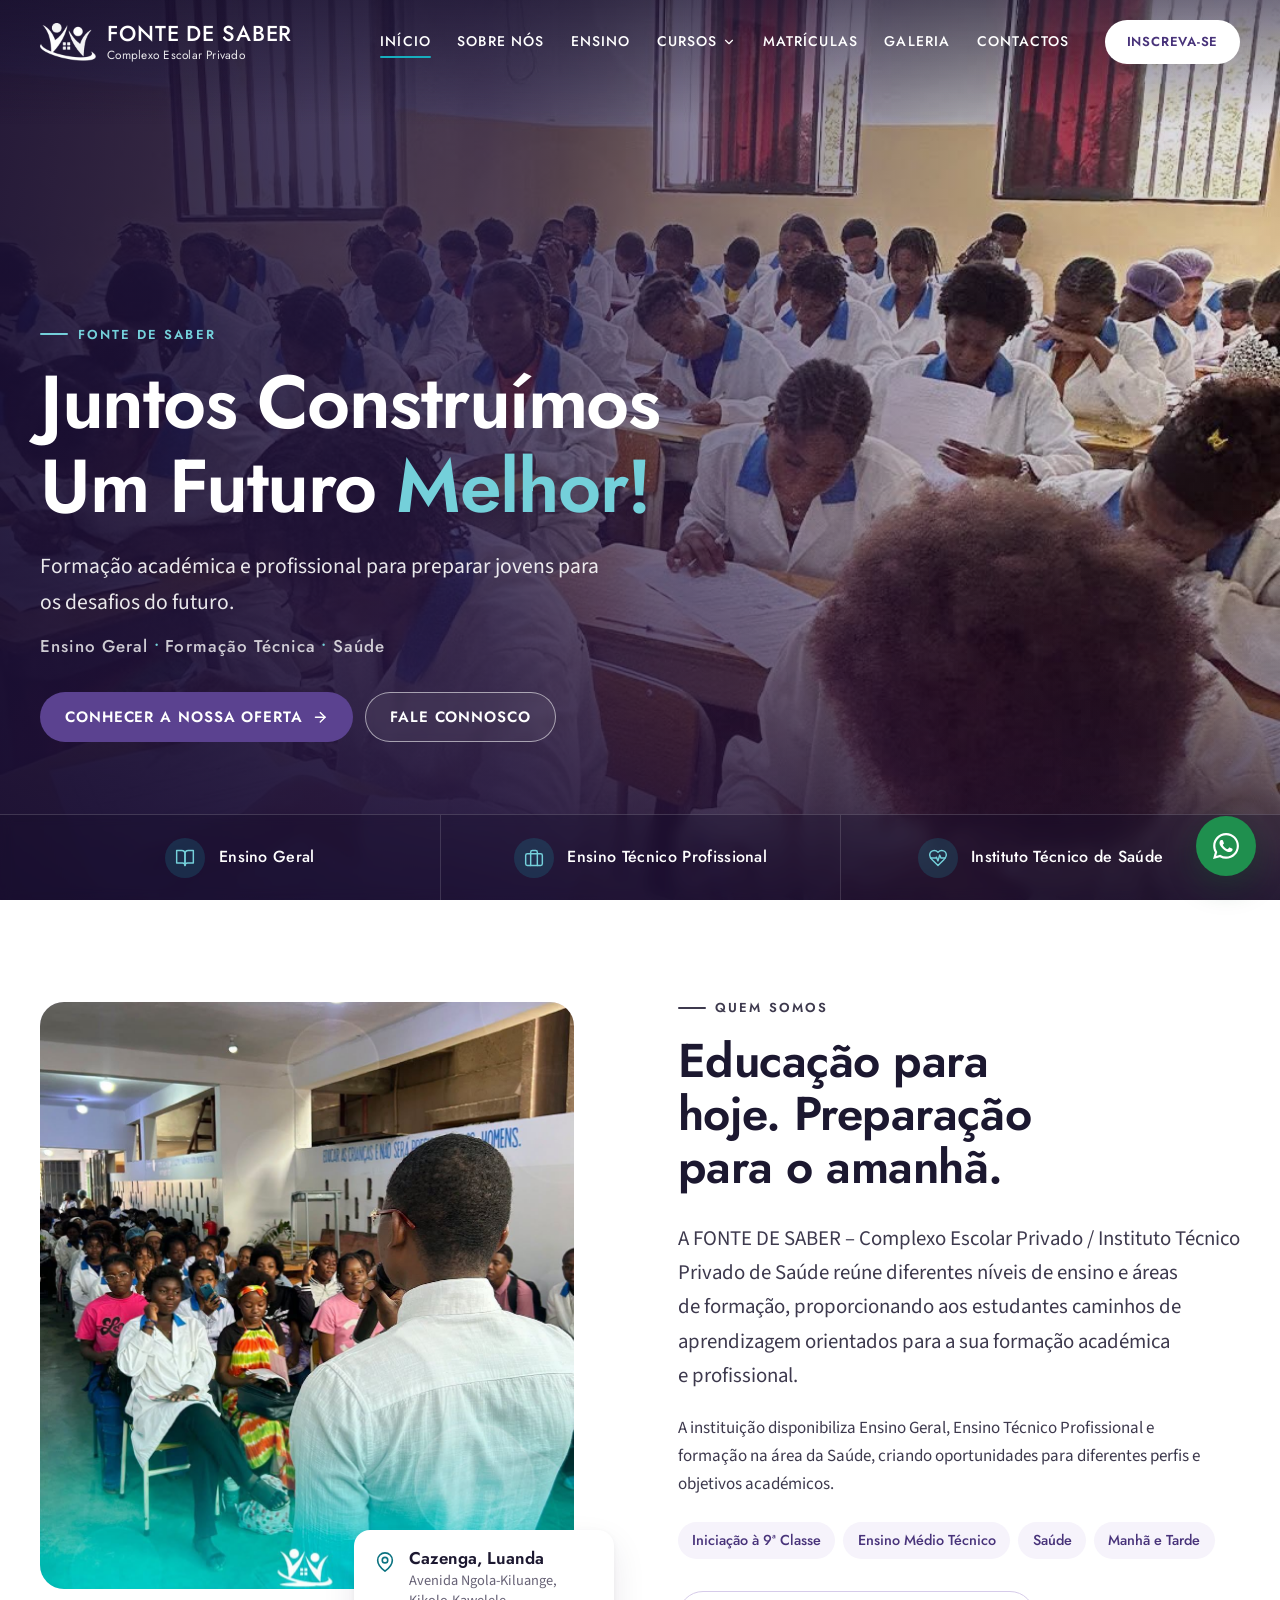
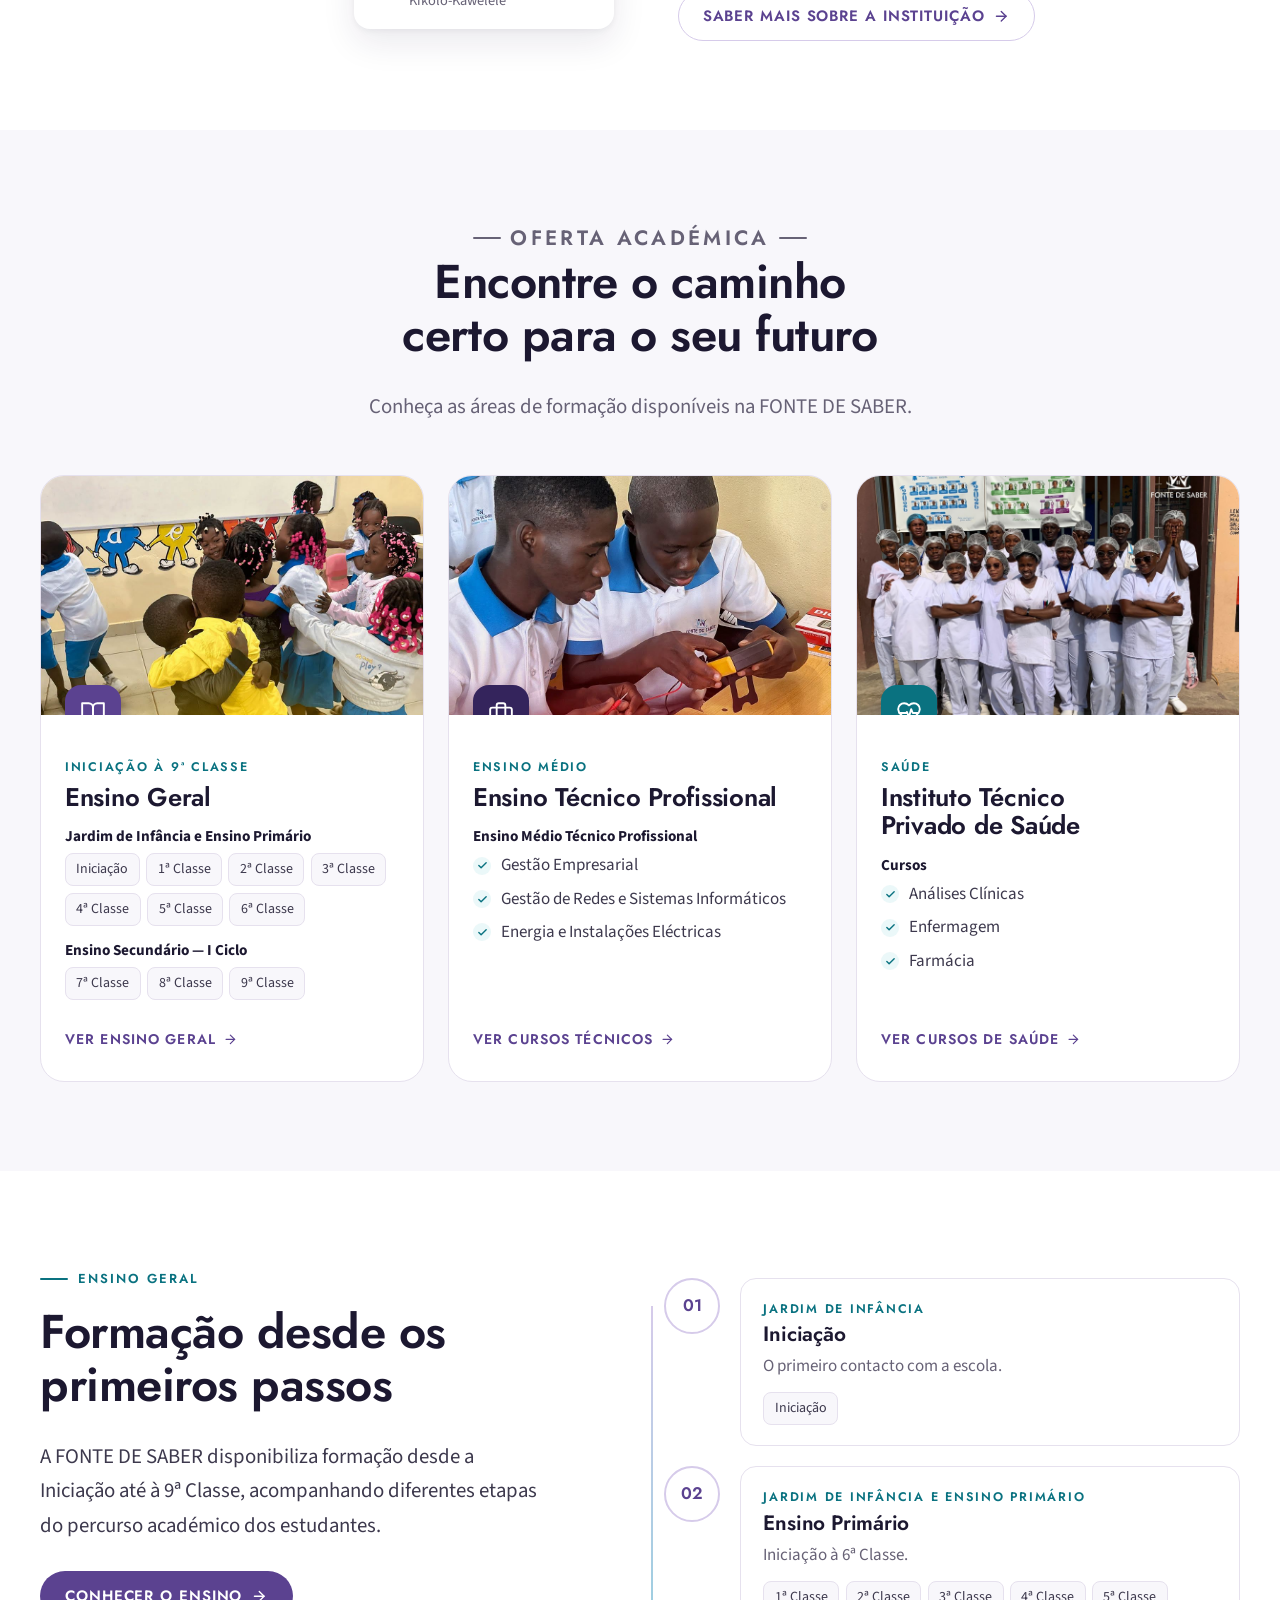
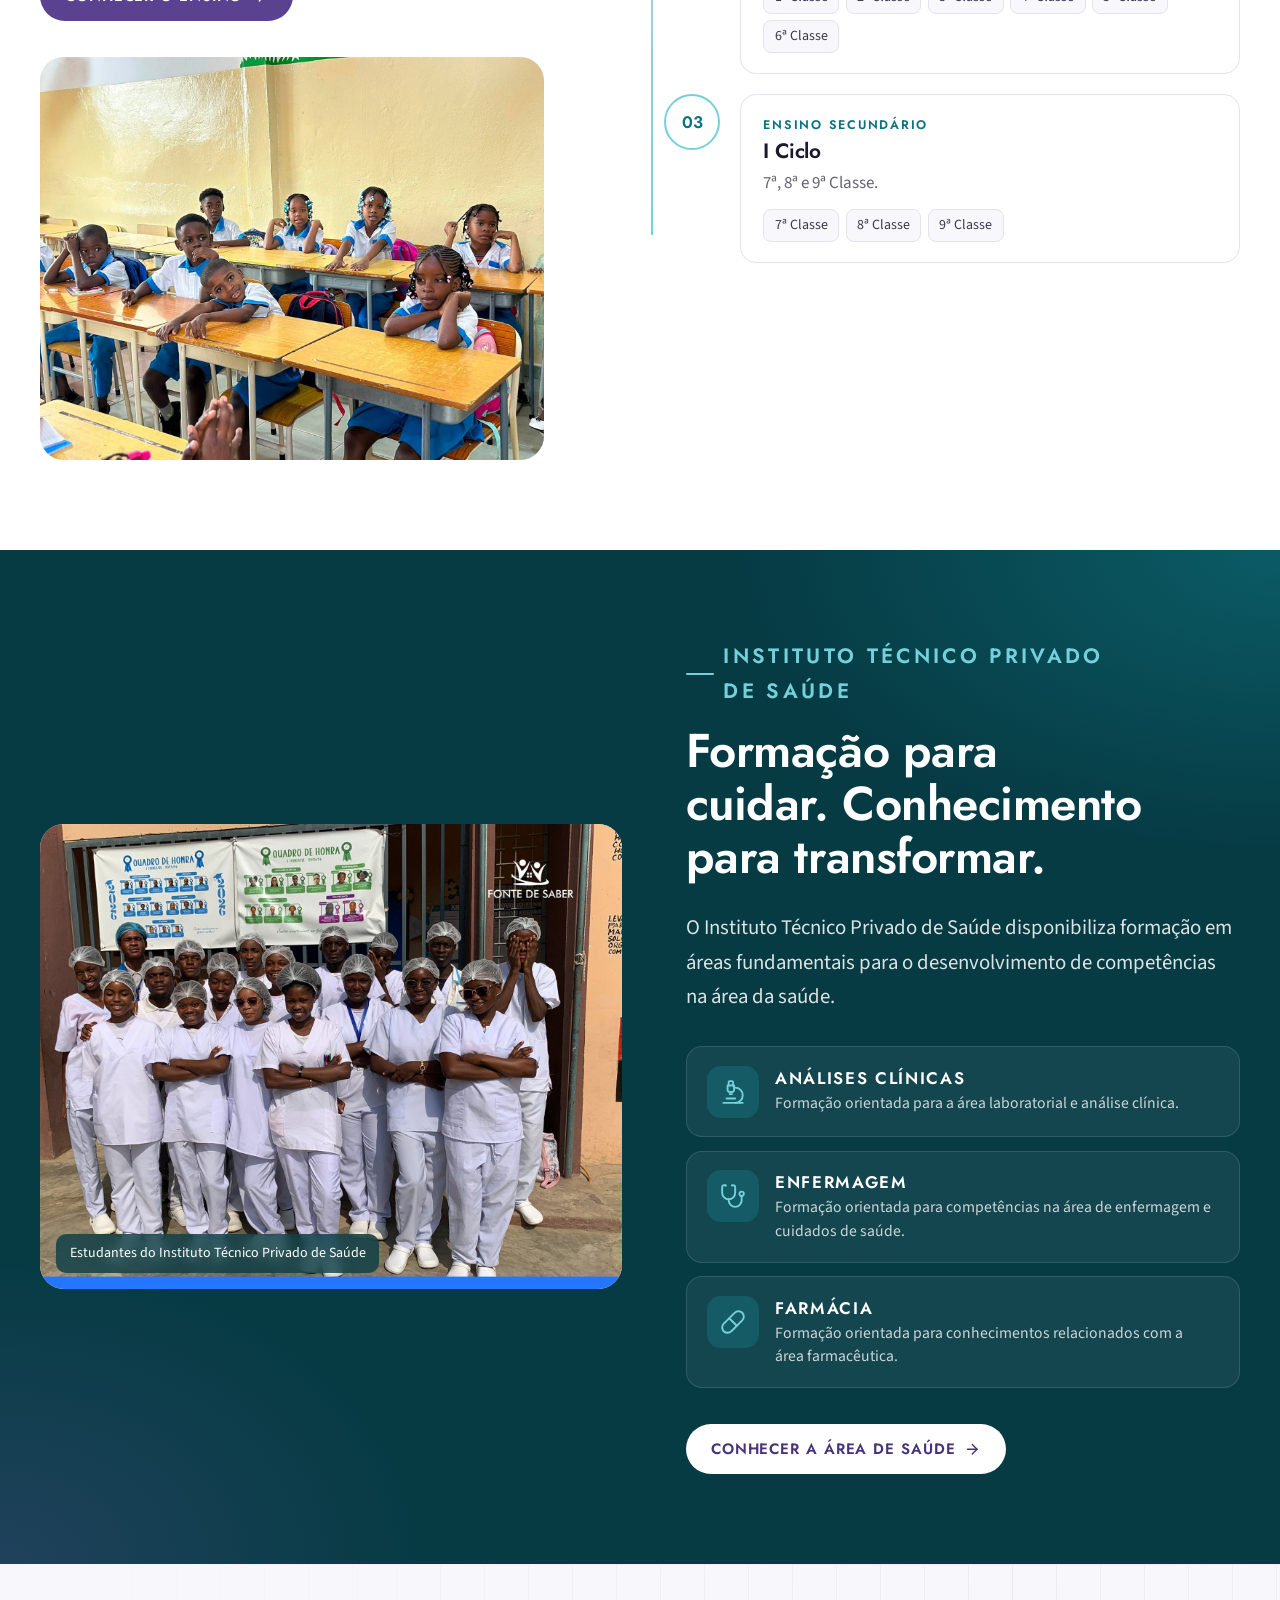
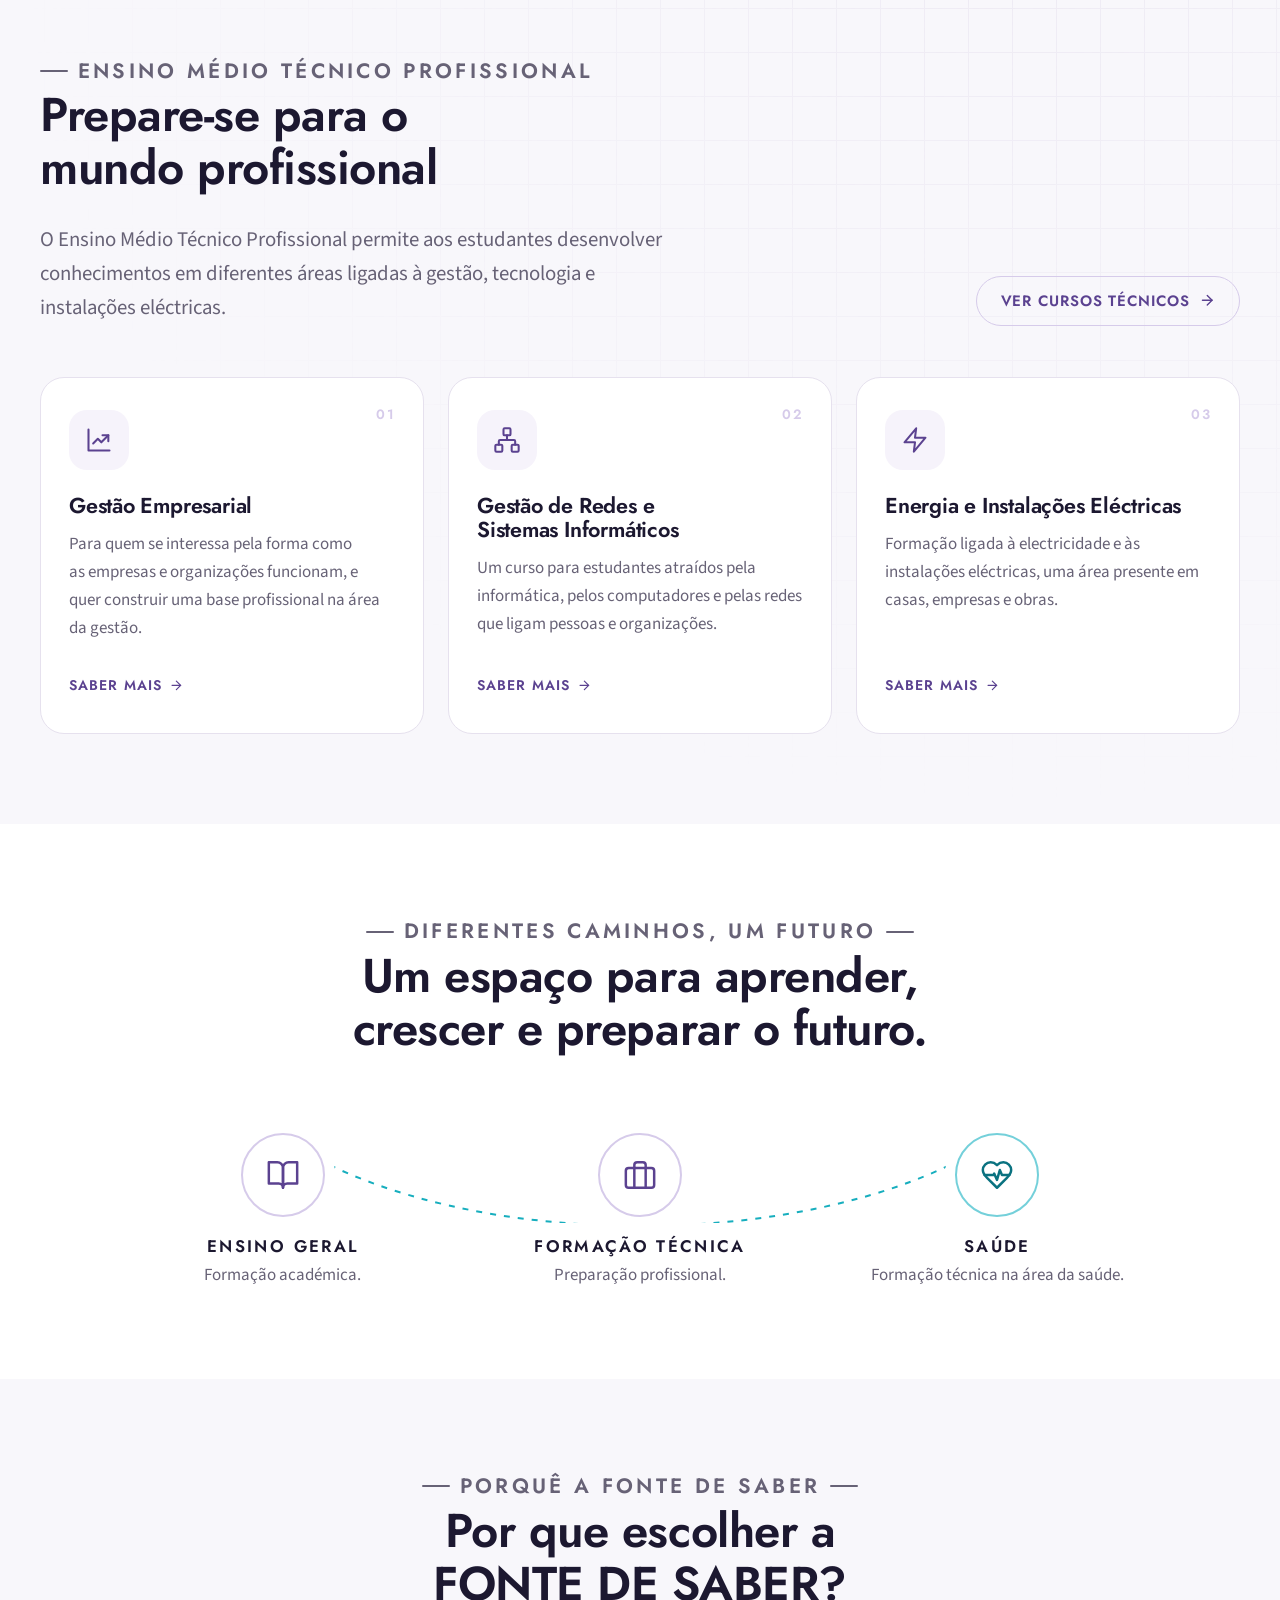
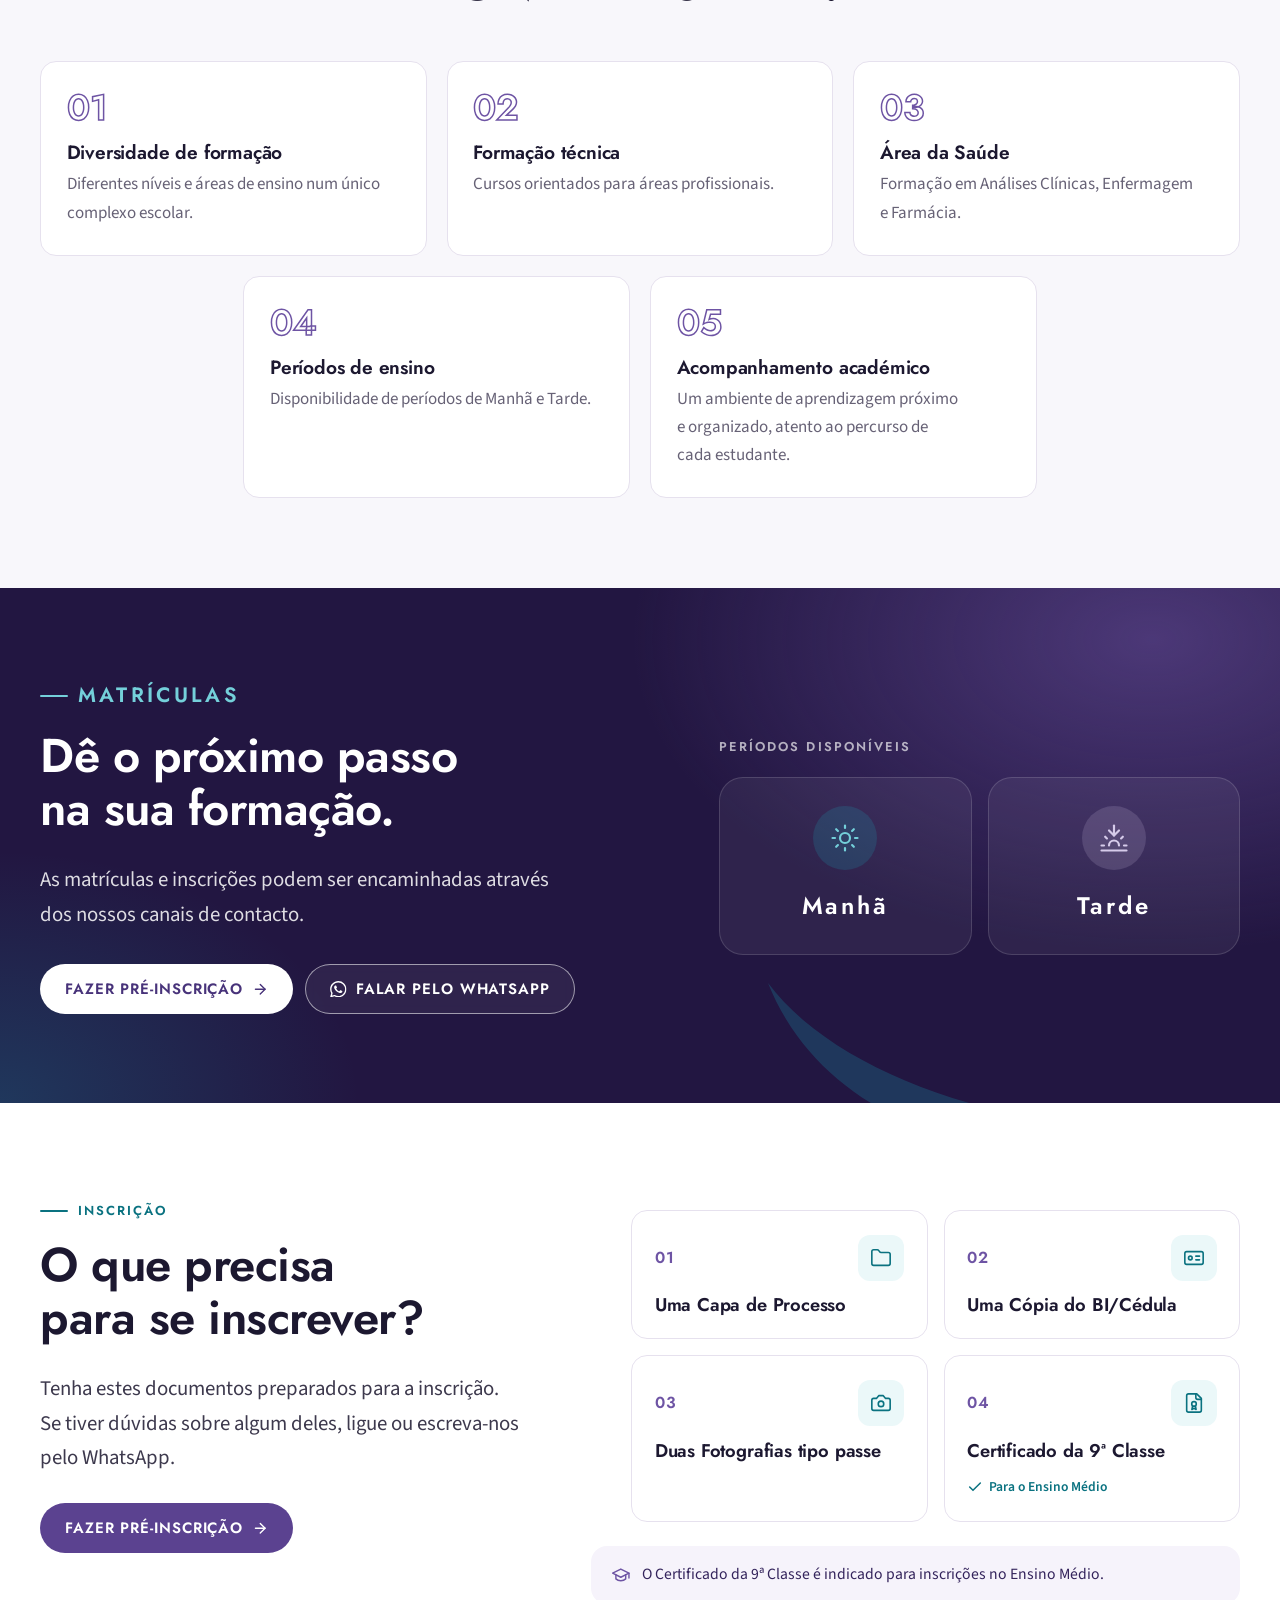
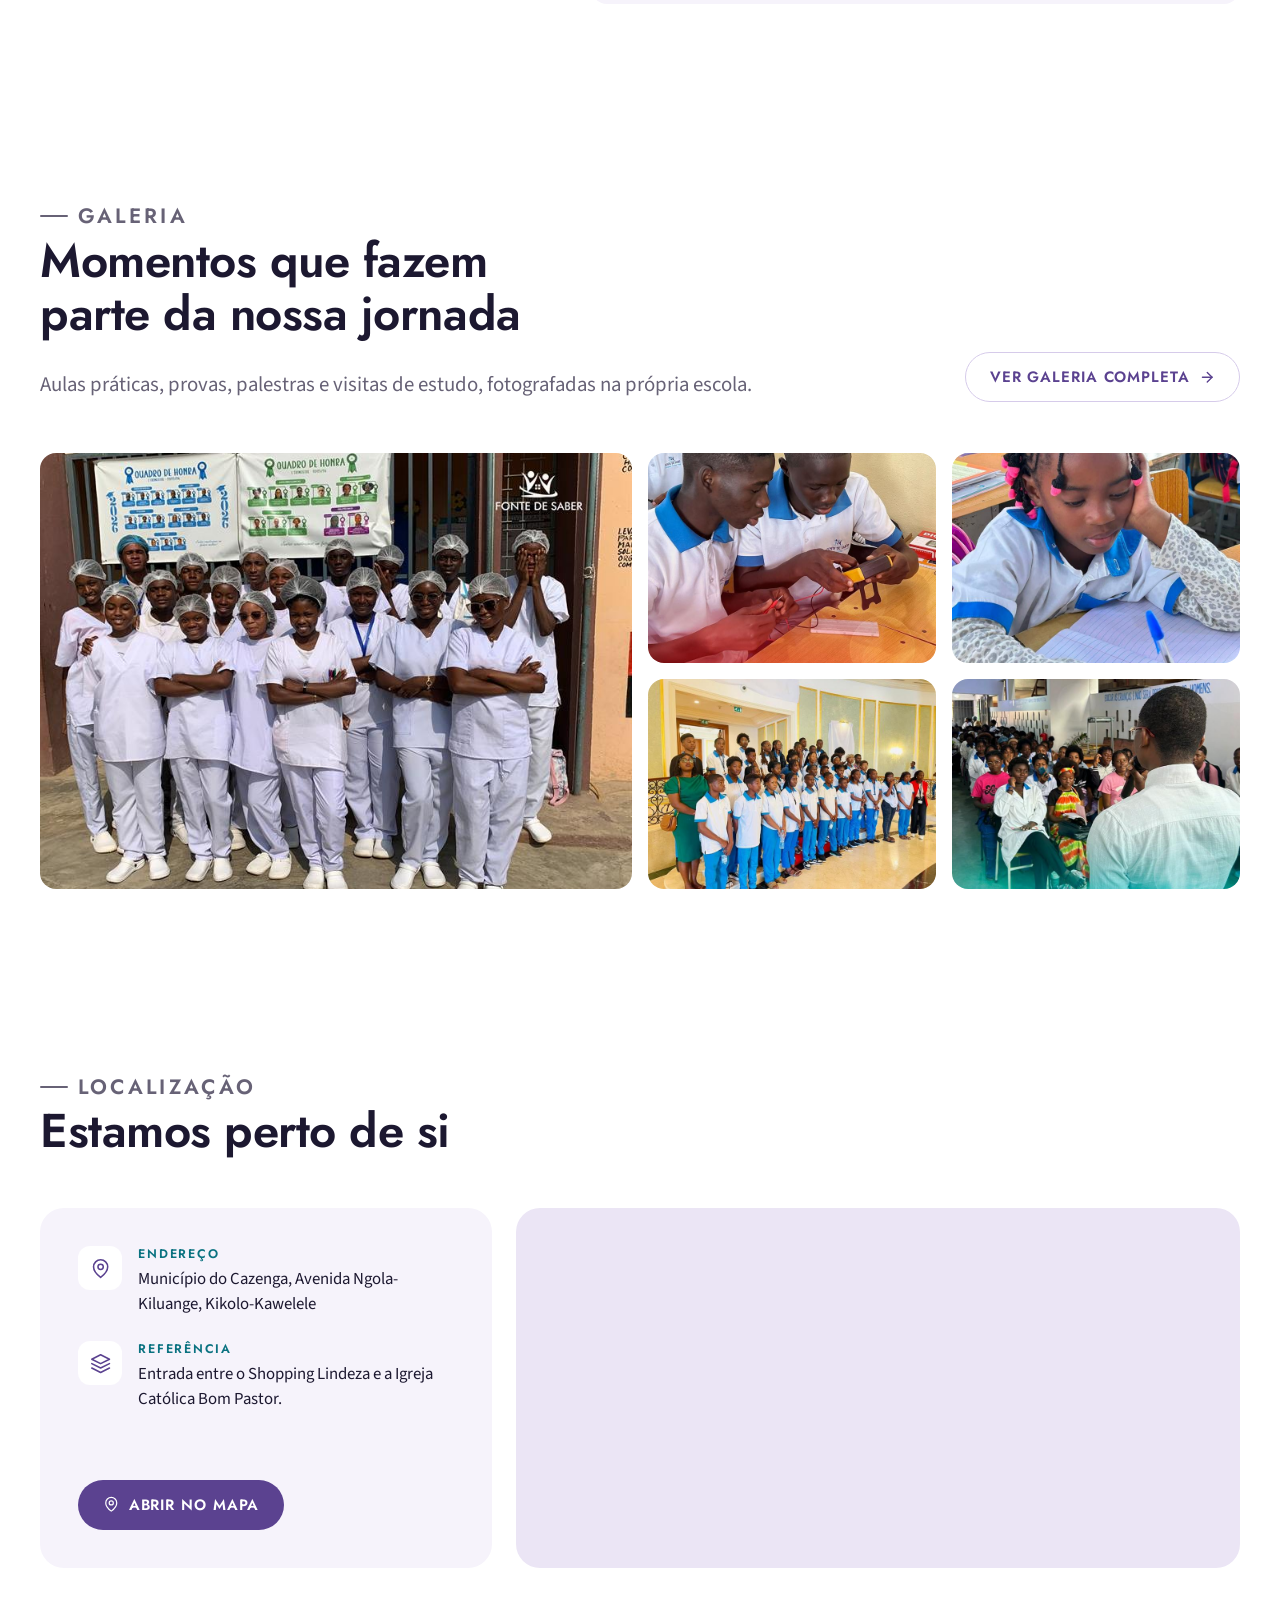
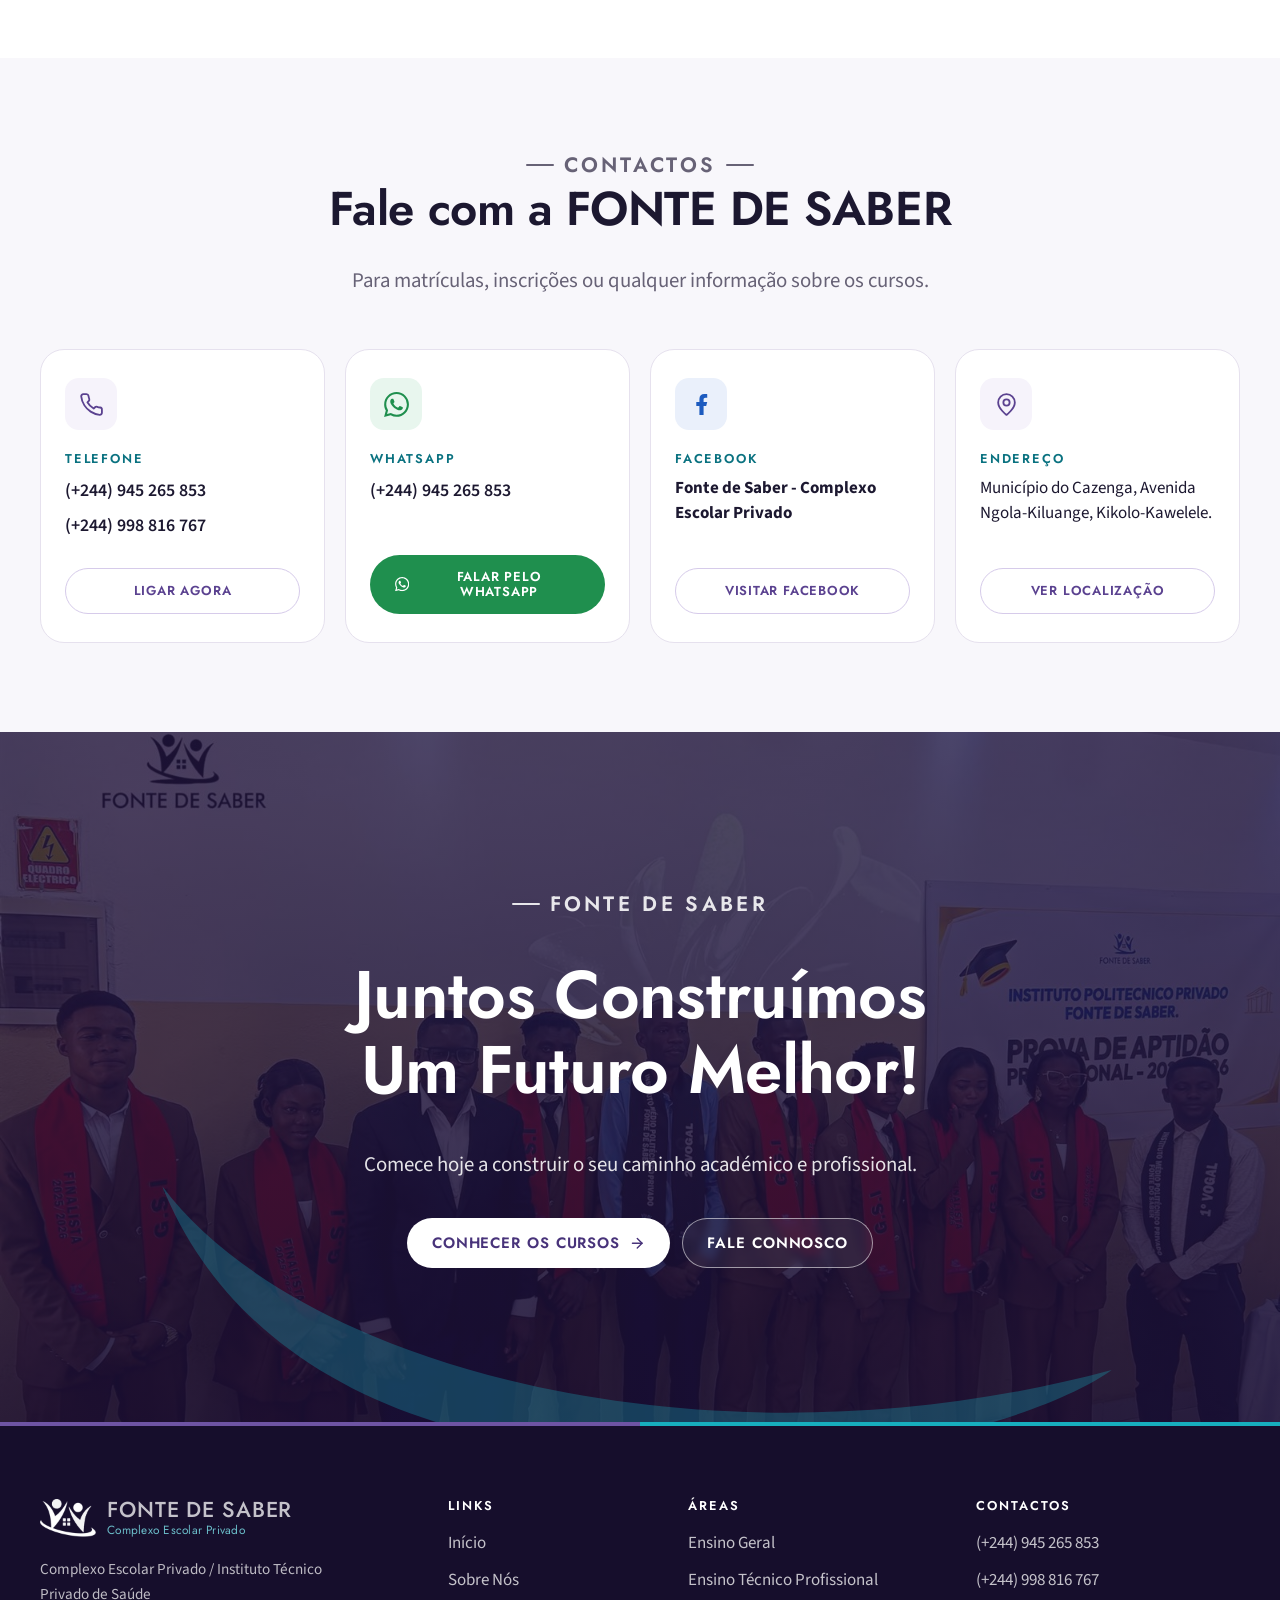
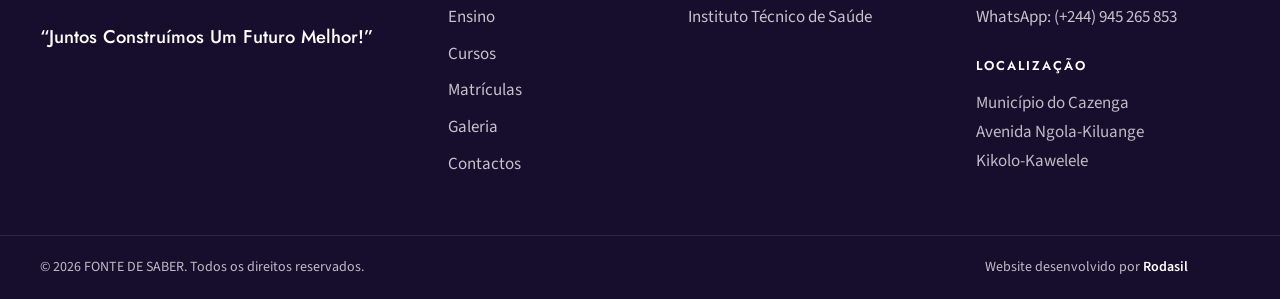
==== index.html @ 8ee9c996 "Demo do site FONTE DE SABER Co-Authored-By: Claude Opus 5.5 <noreply@anthropic.com>" ====
<!doctype html>
<html lang="pt">
<head>
  <meta charset="utf-8">
  <meta name="viewport" content="width=device-width, initial-scale=1">
  <meta name="robots" content="noindex, nofollow">
  <title>FONTE DE SABER | Complexo Escolar Privado e Instituto Técnico de Saúde</title>
  <meta name="description" content="FONTE DE SABER – Complexo Escolar Privado e Instituto Técnico Privado de Saúde no Cazenga, Luanda. Ensino Geral, Formação Técnica Profissional e cursos na área da Saúde.">
  <meta name="keywords" content="Fonte de Saber, Complexo Escolar Privado, Instituto Técnico Privado de Saúde, Escola no Cazenga, Escola em Kikolo, Ensino no Cazenga, Análises Clínicas, Enfermagem, Farmácia, Gestão Empresarial, Redes e Sistemas Informáticos, Energia e Instalações Eléctricas">
  <link rel="canonical" href="https://dominio-a-definir.ao/">
  <meta name="theme-color" content="#3D2A6B">

  <!-- Open Graph -->
  <meta property="og:type" content="website">
  <meta property="og:locale" content="pt_AO">
  <meta property="og:site_name" content="FONTE DE SABER">
  <meta property="og:title" content="FONTE DE SABER | Complexo Escolar Privado e Instituto Técnico de Saúde">
  <meta property="og:description" content="FONTE DE SABER – Complexo Escolar Privado e Instituto Técnico Privado de Saúde no Cazenga, Luanda. Ensino Geral, Formação Técnica Profissional e cursos na área da Saúde.">
  <meta property="og:url" content="https://dominio-a-definir.ao/">
  <meta property="og:image" content="https://dominio-a-definir.ao/assets/img/og-image.jpg">
  <meta name="twitter:card" content="summary_large_image">

  <link rel="icon" type="image/png" sizes="64x64" href="assets/img/favicon-64.png">
  <link rel="apple-touch-icon" href="assets/img/favicon-180.png">

  <link rel="preconnect" href="https://fonts.googleapis.com">
  <link rel="preconnect" href="https://fonts.gstatic.com" crossorigin>
  <link href="https://fonts.googleapis.com/css2?family=Jost:wght@400;500;600;700&family=Source+Sans+3:ital,wght@0,400;0,600;0,700;1,400&display=swap" rel="stylesheet">
  <link rel="stylesheet" href="assets/css/style.css">

  <!-- Schema.org: EducationalOrganization (apenas dados oficiais fornecidos) -->
  <script type="application/ld+json">
  {
    "@context": "https://schema.org",
    "@type": "EducationalOrganization",
    "name": "FONTE DE SABER – Complexo Escolar Privado / Instituto Técnico Privado de Saúde",
    "alternateName": "FONTE DE SABER",
    "slogan": "Juntos Construímos Um Futuro Melhor!",
    "url": "https://dominio-a-definir.ao/",
    "logo": "https://dominio-a-definir.ao/assets/img/logo-full.png",
    "telephone": ["+244945265853", "+244998816767"],
    "address": {
      "@type": "PostalAddress",
      "streetAddress": "Avenida Ngola-Kiluange, Kikolo-Kawelele",
      "addressLocality": "Cazenga",
      "addressRegion": "Luanda",
      "addressCountry": "AO"
    },
    "hasOfferCatalog": {
      "@type": "OfferCatalog",
      "name": "Oferta académica",
      "itemListElement": [
        {"@type": "Course", "name": "Ensino Geral – Iniciação à 6ª Classe"},
        {"@type": "Course", "name": "Ensino Secundário – I Ciclo (7ª, 8ª e 9ª Classe)"},
        {"@type": "Course", "name": "Gestão Empresarial"},
        {"@type": "Course", "name": "Gestão de Redes e Sistemas Informáticos"},
        {"@type": "Course", "name": "Energia e Instalações Eléctricas"},
        {"@type": "Course", "name": "Análises Clínicas"},
        {"@type": "Course", "name": "Enfermagem"},
        {"@type": "Course", "name": "Farmácia"}
      ]
    }
  }
  </script>
</head>
<body>
  <a class="skip-link" href="#conteudo">Saltar para o conteúdo</a>
  <!-- Component: Icons (sprite SVG). Usar com <svg class="icon"><use href="#i-nome"/></svg>. Traços baseados em Lucide (licença ISC). -->
<svg xmlns="http://www.w3.org/2000/svg" style="display:none" aria-hidden="true">
  <symbol id="i-arrow" viewBox="0 0 24 24" fill="none" stroke="currentColor" stroke-width="2" stroke-linecap="round" stroke-linejoin="round"><path d="M5 12h14"/><path d="m12 5 7 7-7 7"/></symbol>
  <symbol id="i-book" viewBox="0 0 24 24" fill="none" stroke="currentColor" stroke-width="1.75" stroke-linecap="round" stroke-linejoin="round"><path d="M2 3h6a4 4 0 0 1 4 4v14a3 3 0 0 0-3-3H2z"/><path d="M22 3h-6a4 4 0 0 0-4 4v14a3 3 0 0 1 3-3h7z"/></symbol>
  <symbol id="i-cap" viewBox="0 0 24 24" fill="none" stroke="currentColor" stroke-width="1.75" stroke-linecap="round" stroke-linejoin="round"><path d="M22 10v6"/><path d="M2 10l10-5 10 5-10 5z"/><path d="M6 12v5c3 3 9 3 12 0v-5"/></symbol>
  <symbol id="i-briefcase" viewBox="0 0 24 24" fill="none" stroke="currentColor" stroke-width="1.75" stroke-linecap="round" stroke-linejoin="round"><rect x="2" y="7" width="20" height="14" rx="2"/><path d="M16 21V5a2 2 0 0 0-2-2h-4a2 2 0 0 0-2 2v16"/></symbol>
  <symbol id="i-chart" viewBox="0 0 24 24" fill="none" stroke="currentColor" stroke-width="1.75" stroke-linecap="round" stroke-linejoin="round"><path d="M3 3v18h18"/><path d="m7 15 4-4 3 3 6-6"/><path d="M15 8h5v5"/></symbol>
  <symbol id="i-network" viewBox="0 0 24 24" fill="none" stroke="currentColor" stroke-width="1.75" stroke-linecap="round" stroke-linejoin="round"><rect x="16" y="16" width="6" height="6" rx="1"/><rect x="2" y="16" width="6" height="6" rx="1"/><rect x="9" y="2" width="6" height="6" rx="1"/><path d="M5 16v-3a1 1 0 0 1 1-1h12a1 1 0 0 1 1 1v3"/><path d="M12 12V8"/></symbol>
  <symbol id="i-monitor" viewBox="0 0 24 24" fill="none" stroke="currentColor" stroke-width="1.75" stroke-linecap="round" stroke-linejoin="round"><rect x="2" y="3" width="20" height="14" rx="2"/><path d="M8 21h8"/><path d="M12 17v4"/></symbol>
  <symbol id="i-zap" viewBox="0 0 24 24" fill="none" stroke="currentColor" stroke-width="1.75" stroke-linecap="round" stroke-linejoin="round"><path d="M13 2 3 14h9l-1 8 10-12h-9l1-8z"/></symbol>
  <symbol id="i-heart" viewBox="0 0 24 24" fill="none" stroke="currentColor" stroke-width="1.75" stroke-linecap="round" stroke-linejoin="round"><path d="M19 14c1.49-1.46 3-3.21 3-5.5A5.5 5.5 0 0 0 16.5 3c-1.76 0-3 .5-4.5 2-1.5-1.5-2.74-2-4.5-2A5.5 5.5 0 0 0 2 8.5c0 2.3 1.5 4.05 3 5.5l7 7Z"/><path d="M3.22 12H9.5l.5-1 2 4.5 2-7 1.5 3.5h5.27"/></symbol>
  <symbol id="i-microscope" viewBox="0 0 24 24" fill="none" stroke="currentColor" stroke-width="1.75" stroke-linecap="round" stroke-linejoin="round"><path d="M6 18h8"/><path d="M3 22h18"/><path d="M14 22a7 7 0 1 0 0-14h-1"/><path d="M9 14h2"/><path d="M9 12a2 2 0 0 1-2-2V6h6v4a2 2 0 0 1-2 2Z"/><path d="M12 6V3a1 1 0 0 0-1-1H9a1 1 0 0 0-1 1v3"/></symbol>
  <symbol id="i-stethoscope" viewBox="0 0 24 24" fill="none" stroke="currentColor" stroke-width="1.75" stroke-linecap="round" stroke-linejoin="round"><path d="M4.8 2.3A.3.3 0 1 0 5 2H4a2 2 0 0 0-2 2v5a6 6 0 0 0 6 6 6 6 0 0 0 6-6V4a2 2 0 0 0-2-2h-1a.2.2 0 1 0 .3.3"/><path d="M8 15v1a6 6 0 0 0 6 6 6 6 0 0 0 6-6v-4"/><circle cx="20" cy="10" r="2"/></symbol>
  <symbol id="i-pill" viewBox="0 0 24 24" fill="none" stroke="currentColor" stroke-width="1.75" stroke-linecap="round" stroke-linejoin="round"><path d="m10.5 20.5 10-10a4.95 4.95 0 1 0-7-7l-10 10a4.95 4.95 0 1 0 7 7Z"/><path d="m8.5 8.5 7 7"/></symbol>
  <symbol id="i-phone" viewBox="0 0 24 24" fill="none" stroke="currentColor" stroke-width="1.75" stroke-linecap="round" stroke-linejoin="round"><path d="M22 16.92v3a2 2 0 0 1-2.18 2 19.79 19.79 0 0 1-8.63-3.07 19.5 19.5 0 0 1-6-6 19.79 19.79 0 0 1-3.07-8.67A2 2 0 0 1 4.11 2h3a2 2 0 0 1 2 1.72 12.84 12.84 0 0 0 .7 2.81 2 2 0 0 1-.45 2.11L8.09 9.91a16 16 0 0 0 6 6l1.27-1.27a2 2 0 0 1 2.11-.45 12.84 12.84 0 0 0 2.81.7A2 2 0 0 1 22 16.92z"/></symbol>
  <symbol id="i-pin" viewBox="0 0 24 24" fill="none" stroke="currentColor" stroke-width="1.75" stroke-linecap="round" stroke-linejoin="round"><path d="M20 10c0 6-8 12-8 12s-8-6-8-12a8 8 0 0 1 16 0Z"/><circle cx="12" cy="10" r="3"/></symbol>
  <symbol id="i-sun" viewBox="0 0 24 24" fill="none" stroke="currentColor" stroke-width="1.75" stroke-linecap="round" stroke-linejoin="round"><circle cx="12" cy="12" r="4"/><path d="M12 2v2M12 20v2M4.93 4.93l1.41 1.41M17.66 17.66l1.41 1.41M2 12h2M20 12h2M6.34 17.66l-1.41 1.41M19.07 4.93l-1.41 1.41"/></symbol>
  <symbol id="i-sunset" viewBox="0 0 24 24" fill="none" stroke="currentColor" stroke-width="1.75" stroke-linecap="round" stroke-linejoin="round"><path d="M12 10V2"/><path d="m4.93 10.93 1.41 1.41M2 18h2M20 18h2M19.07 10.93l-1.41 1.41M22 22H2"/><path d="m16 6-4 4-4-4"/><path d="M16 18a4 4 0 0 0-8 0"/></symbol>
  <symbol id="i-check" viewBox="0 0 24 24" fill="none" stroke="currentColor" stroke-width="2.25" stroke-linecap="round" stroke-linejoin="round"><path d="M20 6 9 17l-5-5"/></symbol>
  <symbol id="i-menu" viewBox="0 0 24 24" fill="none" stroke="currentColor" stroke-width="2" stroke-linecap="round"><path d="M4 7h16M4 12h16M4 17h16"/></symbol>
  <symbol id="i-x" viewBox="0 0 24 24" fill="none" stroke="currentColor" stroke-width="2" stroke-linecap="round"><path d="M18 6 6 18M6 6l12 12"/></symbol>
  <symbol id="i-chevron-down" viewBox="0 0 24 24" fill="none" stroke="currentColor" stroke-width="2" stroke-linecap="round" stroke-linejoin="round"><path d="m6 9 6 6 6-6"/></symbol>
  <symbol id="i-chevron-left" viewBox="0 0 24 24" fill="none" stroke="currentColor" stroke-width="2" stroke-linecap="round" stroke-linejoin="round"><path d="m15 18-6-6 6-6"/></symbol>
  <symbol id="i-chevron-right" viewBox="0 0 24 24" fill="none" stroke="currentColor" stroke-width="2" stroke-linecap="round" stroke-linejoin="round"><path d="m9 18 6-6-6-6"/></symbol>
  <symbol id="i-folder" viewBox="0 0 24 24" fill="none" stroke="currentColor" stroke-width="1.75" stroke-linecap="round" stroke-linejoin="round"><path d="M20 20a2 2 0 0 0 2-2V8a2 2 0 0 0-2-2h-7.9a2 2 0 0 1-1.69-.9L9.6 3.9A2 2 0 0 0 7.93 3H4a2 2 0 0 0-2 2v13a2 2 0 0 0 2 2Z"/></symbol>
  <symbol id="i-idcard" viewBox="0 0 24 24" fill="none" stroke="currentColor" stroke-width="1.75" stroke-linecap="round" stroke-linejoin="round"><rect x="2" y="5" width="20" height="14" rx="2"/><circle cx="8" cy="12" r="2"/><path d="M14 10h4M14 14h4"/></symbol>
  <symbol id="i-camera" viewBox="0 0 24 24" fill="none" stroke="currentColor" stroke-width="1.75" stroke-linecap="round" stroke-linejoin="round"><path d="M14.5 4h-5L7 7H4a2 2 0 0 0-2 2v9a2 2 0 0 0 2 2h16a2 2 0 0 0 2-2V9a2 2 0 0 0-2-2h-3l-2.5-3z"/><circle cx="12" cy="13" r="3"/></symbol>
  <symbol id="i-certificate" viewBox="0 0 24 24" fill="none" stroke="currentColor" stroke-width="1.75" stroke-linecap="round" stroke-linejoin="round"><path d="M15 2H6a2 2 0 0 0-2 2v16a2 2 0 0 0 2 2h12a2 2 0 0 0 2-2V7Z"/><path d="M14 2v4a2 2 0 0 0 2 2h4"/><circle cx="12" cy="13" r="2.5"/><path d="m10.5 15.2-.8 3.8 2.3-1.2 2.3 1.2-.8-3.8"/></symbol>
  <symbol id="i-users" viewBox="0 0 24 24" fill="none" stroke="currentColor" stroke-width="1.75" stroke-linecap="round" stroke-linejoin="round"><path d="M16 21v-2a4 4 0 0 0-4-4H6a4 4 0 0 0-4 4v2"/><circle cx="9" cy="7" r="4"/><path d="M22 21v-2a4 4 0 0 0-3-3.87M16 3.13a4 4 0 0 1 0 7.75"/></symbol>
  <symbol id="i-layers" viewBox="0 0 24 24" fill="none" stroke="currentColor" stroke-width="1.75" stroke-linecap="round" stroke-linejoin="round"><path d="m12 2 10 5-10 5L2 7z"/><path d="m2 17 10 5 10-5"/><path d="m2 12 10 5 10-5"/></symbol>
  <symbol id="i-blocks" viewBox="0 0 24 24" fill="none" stroke="currentColor" stroke-width="1.75" stroke-linecap="round" stroke-linejoin="round"><rect x="3" y="3" width="7" height="7" rx="1.5"/><rect x="14" y="3" width="7" height="7" rx="1.5"/><rect x="3" y="14" width="7" height="7" rx="1.5"/><rect x="14" y="14" width="7" height="7" rx="1.5"/></symbol>
  <symbol id="i-whatsapp" viewBox="0 0 24 24" fill="currentColor"><path d="M17.47 14.38c-.3-.15-1.76-.87-2.03-.97-.27-.1-.47-.15-.67.15-.2.3-.77.97-.94 1.16-.17.2-.35.22-.64.08-.3-.15-1.26-.46-2.39-1.48-.88-.79-1.48-1.76-1.65-2.06-.17-.3-.02-.46.13-.6.13-.14.3-.35.45-.52.15-.18.2-.3.3-.5.1-.2.05-.37-.03-.52-.07-.15-.67-1.61-.92-2.2-.24-.58-.49-.5-.67-.51h-.57c-.2 0-.52.07-.8.37-.27.3-1.04 1.02-1.04 2.48s1.07 2.88 1.21 3.07c.15.2 2.1 3.2 5.08 4.49.7.3 1.26.49 1.7.63.71.22 1.36.19 1.87.12.57-.09 1.76-.72 2-1.41.25-.7.25-1.29.18-1.41-.08-.13-.28-.2-.57-.35m-5.42 7.4A9.87 9.87 0 0 1 7.02 20.4l-.36-.21-3.74.98 1-3.65-.24-.37a9.86 9.86 0 0 1-1.51-5.26c0-5.45 4.44-9.88 9.89-9.88 2.64 0 5.12 1.03 6.99 2.9a9.83 9.83 0 0 1 2.89 6.99c0 5.45-4.44 9.88-9.89 9.88M20.46 3.49A11.82 11.82 0 0 0 12.05 0C5.5 0 .16 5.34.16 11.89c0 2.1.55 4.14 1.59 5.95L.06 24l6.3-1.65a11.88 11.88 0 0 0 5.69 1.45c6.55 0 11.89-5.34 11.89-11.89 0-3.18-1.24-6.17-3.48-8.42"/></symbol>
  <symbol id="i-facebook" viewBox="0 0 24 24" fill="currentColor"><path d="M14 13.5h2.5l1-4H14v-2c0-1.03 0-2 2-2h1.5V2.14C17.17 2.1 15.94 2 14.64 2 11.93 2 10 3.66 10 6.7v2.8H7v4h3V22h4z"/></symbol>
  <symbol id="i-send" viewBox="0 0 24 24" fill="none" stroke="currentColor" stroke-width="1.75" stroke-linecap="round" stroke-linejoin="round"><path d="m22 2-7 20-4-9-9-4z"/><path d="M22 2 11 13"/></symbol>
  <symbol id="i-expand" viewBox="0 0 24 24" fill="none" stroke="currentColor" stroke-width="1.75" stroke-linecap="round" stroke-linejoin="round"><path d="M15 3h6v6M9 21H3v-6M21 3l-7 7M3 21l7-7"/></symbol>
</svg>

  <!-- Component: Header + MobileMenu
     Transparente sobre o hero; ganha fundo sólido e sombra ao fazer scroll (classe .is-solid, ver main.js).
     WordPress: substituir pelo cabeçalho do tema / Elementor Header, mantendo as mesmas classes. -->
<header class="site-header" data-header>
  <div class="container site-header__inner">
    <a class="brand" href="" aria-label="FONTE DE SABER – página inicial">
      <img class="brand__mark" src="assets/img/logo-mark.png" alt="" width="56" height="38">
      <span class="brand__text">
        <span class="brand__name">FONTE DE SABER</span>
        <span class="brand__tag">Complexo Escolar Privado</span>
      </span>
    </a>

    <nav class="nav" aria-label="Navegação principal">
      <ul class="nav__list">
        <li><a class="nav__link" href="" aria-current="page">Início</a></li>
        <li><a class="nav__link" href="sobre/">Sobre Nós</a></li>
        <li><a class="nav__link" href="ensino/">Ensino</a></li>
        <li class="nav__item--drop">
          <button class="nav__link nav__drop-toggle" type="button" aria-expanded="false" aria-controls="menu-cursos">
            Cursos <svg class="icon icon--sm" aria-hidden="true"><use href="#i-chevron-down"/></svg>
          </button>
          <ul class="nav__dropdown" id="menu-cursos">
            <li><a href="tecnico-profissional/"><svg class="icon" aria-hidden="true"><use href="#i-briefcase"/></svg><span><strong>Ensino Técnico Profissional</strong><small>Gestão, Informática e Electricidade</small></span></a></li>
            <li><a href="saude/"><svg class="icon" aria-hidden="true"><use href="#i-heart"/></svg><span><strong>Instituto Técnico de Saúde</strong><small>Análises Clínicas, Enfermagem e Farmácia</small></span></a></li>
          </ul>
        </li>
        <li><a class="nav__link" href="matriculas/">Matrículas</a></li>
        <li><a class="nav__link" href="galeria/">Galeria</a></li>
        <li><a class="nav__link" href="contactos/">Contactos</a></li>
      </ul>
    </nav>

    <a class="btn btn--primary site-header__cta" href="pre-inscricao/">Inscreva-se</a>

    <button class="nav-toggle" type="button" aria-expanded="false" aria-controls="mobile-menu" aria-label="Abrir menu">
      <svg class="icon nav-toggle__open" aria-hidden="true"><use href="#i-menu"/></svg>
      <svg class="icon nav-toggle__close" aria-hidden="true"><use href="#i-x"/></svg>
    </button>
  </div>

  <!-- Component: MobileMenu -->
  <div class="mobile-menu" id="mobile-menu" hidden>
    <nav aria-label="Navegação móvel">
      <ul class="mobile-menu__list">
        <li><a href="" aria-current="page">Início</a></li>
        <li><a href="sobre/">Sobre Nós</a></li>
        <li><a href="ensino/">Ensino</a></li>
        <li class="mobile-menu__group">
          <span class="mobile-menu__label">Cursos</span>
          <a href="tecnico-profissional/">Ensino Técnico Profissional</a>
          <a href="saude/">Instituto Técnico de Saúde</a>
        </li>
        <li><a href="matriculas/">Matrículas</a></li>
        <li><a href="galeria/">Galeria</a></li>
        <li><a href="contactos/">Contactos</a></li>
      </ul>
    </nav>
    <div class="mobile-menu__foot">
      <a class="btn btn--primary btn--block" href="pre-inscricao/">Inscreva-se agora</a>
      <a class="mobile-menu__phone" href="tel:+244945265853"><svg class="icon" aria-hidden="true"><use href="#i-phone"/></svg> (+244) 945 265 853</a>
    </div>
  </div>
</header>


  <main id="conteudo" tabindex="-1">
<!-- Página inicial: ordem das secções = ordem dos blocos HTML no WordPress -->
<!-- Component: Hero (página inicial) -->
<section class="hero" aria-labelledby="hero-title">
  <!-- IMAGEM: fotografia real da instituição (estudantes do Instituto de Saúde durante uma prova).
       Para substituir: trocar assets/img/hero-provas-saude.jpg (ideal: horizontal, mín. 1920px de largura). -->
  <img class="hero__bg" src="assets/img/hero-provas-saude.jpg" alt="Estudantes da FONTE DE SABER, de bata branca, durante uma prova em sala de aula" width="1080" height="1350" fetchpriority="high" decoding="async">

  <div class="container hero__content">
    <p class="eyebrow eyebrow--light reveal">FONTE DE SABER</p>
    <h1 class="hero__title reveal" id="hero-title" style="--d:.08s">Juntos Construímos Um Futuro <em>Melhor!</em></h1>
    <p class="hero__lead reveal" style="--d:.16s">Formação académica e profissional para preparar jovens para os desafios do futuro.</p>
    <p class="hero__areas reveal" style="--d:.22s">Ensino Geral<span aria-hidden="true">•</span>Formação Técnica<span aria-hidden="true">•</span>Saúde</p>
    <div class="btn-row reveal" style="--d:.3s">
      <a class="btn btn--primary" href="ensino/">Conhecer a nossa oferta <svg class="icon icon--arrow" aria-hidden="true"><use href="#i-arrow"/></svg></a>
      <a class="btn btn--ghost" href="contactos/">Fale connosco</a>
    </div>
  </div>

  <div class="hero__badges">
    <ul class="container" aria-label="Áreas de ensino">
      <li><span class="hero__badge-icon"><svg class="icon" aria-hidden="true"><use href="#i-book"/></svg></span>Ensino Geral</li>
      <li><span class="hero__badge-icon"><svg class="icon" aria-hidden="true"><use href="#i-briefcase"/></svg></span>Ensino Técnico Profissional</li>
      <li><span class="hero__badge-icon"><svg class="icon" aria-hidden="true"><use href="#i-heart"/></svg></span>Instituto Técnico de Saúde</li>
    </ul>
  </div>
</section>

<!-- Secção: Apresentação (duas colunas) -->
<section class="section intro" aria-labelledby="intro-title">
  <div class="container intro__grid">
    <div class="intro__visual reveal">
      <!-- IMAGEM: palestra com estudantes da instituição. Substituir em assets/img/palestra.jpg -->
      <div class="media">
        <img src="assets/img/palestra.jpg" alt="Estudantes da FONTE DE SABER sentados a assistir a uma palestra no espaço da escola" width="1080" height="1350" loading="lazy" decoding="async">
      </div>
      <div class="intro__tag">
        <svg class="icon" aria-hidden="true"><use href="#i-pin"/></svg>
        <div><strong>Cazenga, Luanda</strong><span>Avenida Ngola-Kiluange, Kikolo-Kawelele</span></div>
      </div>
    </div>

    <div class="intro__text">
      <p class="eyebrow reveal">Quem somos</p>
      <h2 id="intro-title" class="reveal">Educação para hoje. Preparação para o amanhã.</h2>
      <p class="lead reveal">A FONTE DE SABER – Complexo Escolar Privado / Instituto Técnico Privado de Saúde reúne diferentes níveis de ensino e áreas de formação, proporcionando aos estudantes caminhos de aprendizagem orientados para a sua formação académica e profissional.</p>
      <p class="reveal">A instituição disponibiliza Ensino Geral, Ensino Técnico Profissional e formação na área da Saúde, criando oportunidades para diferentes perfis e objetivos académicos.</p>
      <ul class="intro__pillars reveal" aria-label="Áreas">
        <li>Iniciação à 9ª Classe</li>
        <li>Ensino Médio Técnico</li>
        <li>Saúde</li>
        <li>Manhã e Tarde</li>
      </ul>
      <div class="btn-row reveal">
        <a class="btn btn--outline" href="sobre/">Saber mais sobre a instituição <svg class="icon icon--arrow" aria-hidden="true"><use href="#i-arrow"/></svg></a>
      </div>
    </div>
  </div>
</section>

<!-- Secção: Áreas de ensino — 3 x EducationCard -->
<section class="section section--soft areas" id="cursos" aria-labelledby="areas-title">
  <div class="container">
    <div class="section-header section-header--center reveal">
      <p class="eyebrow">Oferta académica</p>
      <h2 id="areas-title">Encontre o caminho certo para o seu futuro</h2>
      <p>Conheça as áreas de formação disponíveis na FONTE DE SABER.</p>
    </div>

    <div class="areas__grid">
      <!-- EducationCard: Ensino Geral -->
      <article class="edu-card reveal">
        <div class="edu-card__media">
          <!-- IMAGEM: sala da classe infantil. Substituir em assets/img/infantil-sala.jpg -->
          <img src="assets/img/infantil-sala.jpg" alt="Crianças da classe de Iniciação a brincar juntas na sala de aula" width="1080" height="1350" loading="lazy" decoding="async" style="object-position:50% 35%">
          <span class="edu-card__icon"><svg class="icon" aria-hidden="true"><use href="#i-book"/></svg></span>
        </div>
        <div class="edu-card__body">
          <span class="edu-card__kicker">Iniciação à 9ª Classe</span>
          <h3>Ensino Geral</h3>
          <div class="edu-card__group">
            <h4>Jardim de Infância e Ensino Primário</h4>
            <ul class="chips"><li>Iniciação</li><li>1ª Classe</li><li>2ª Classe</li><li>3ª Classe</li><li>4ª Classe</li><li>5ª Classe</li><li>6ª Classe</li></ul>
          </div>
          <div class="edu-card__group">
            <h4>Ensino Secundário — I Ciclo</h4>
            <ul class="chips"><li>7ª Classe</li><li>8ª Classe</li><li>9ª Classe</li></ul>
          </div>
          <div class="edu-card__foot"><a class="link-arrow" href="ensino/">Ver Ensino Geral <svg class="icon" aria-hidden="true"><use href="#i-arrow"/></svg></a></div>
        </div>
      </article>

      <!-- EducationCard: Ensino Técnico Profissional -->
      <article class="edu-card edu-card--tech reveal" style="--d:.08s">
        <div class="edu-card__media">
          <!-- IMAGEM: aula prática com multímetro. Substituir em assets/img/tecnico-multimetro.jpg -->
          <img src="assets/img/tecnico-multimetro.jpg" alt="Dois estudantes de uniforme a fazer medições com um multímetro numa aula prática" width="1080" height="1350" loading="lazy" decoding="async" style="object-position:50% 30%">
          <span class="edu-card__icon"><svg class="icon" aria-hidden="true"><use href="#i-briefcase"/></svg></span>
        </div>
        <div class="edu-card__body">
          <span class="edu-card__kicker">Ensino Médio</span>
          <h3>Ensino Técnico Profissional</h3>
          <div class="edu-card__group">
            <h4>Ensino Médio Técnico Profissional</h4>
            <ul class="check-list">
              <li>Gestão Empresarial</li>
              <li>Gestão de Redes e Sistemas Informáticos</li>
              <li>Energia e Instalações Eléctricas</li>
            </ul>
          </div>
          <div class="edu-card__foot"><a class="link-arrow" href="tecnico-profissional/">Ver cursos técnicos <svg class="icon" aria-hidden="true"><use href="#i-arrow"/></svg></a></div>
        </div>
      </article>

      <!-- EducationCard: Instituto Técnico de Saúde -->
      <article class="edu-card edu-card--health reveal" style="--d:.16s">
        <div class="edu-card__media">
          <!-- IMAGEM: estudantes de saúde de farda. Substituir em assets/img/saude-turma.jpg -->
          <img src="assets/img/saude-turma.jpg" alt="Turma de estudantes de saúde de farda branca e touca, em frente à escola" width="1600" height="1280" loading="lazy" decoding="async" style="object-position:50% 40%">
          <span class="edu-card__icon"><svg class="icon" aria-hidden="true"><use href="#i-heart"/></svg></span>
        </div>
        <div class="edu-card__body">
          <span class="edu-card__kicker">Saúde</span>
          <h3>Instituto Técnico Privado de Saúde</h3>
          <div class="edu-card__group">
            <h4>Cursos</h4>
            <ul class="check-list">
              <li>Análises Clínicas</li>
              <li>Enfermagem</li>
              <li>Farmácia</li>
            </ul>
          </div>
          <div class="edu-card__foot"><a class="link-arrow" href="saude/">Ver cursos de saúde <svg class="icon" aria-hidden="true"><use href="#i-arrow"/></svg></a></div>
        </div>
      </article>
    </div>
  </div>
</section>

<!-- Secção: Ensino Geral (timeline Iniciação → Ensino Primário → I Ciclo) -->
<section class="section journey" aria-labelledby="journey-title">
  <div class="container journey__grid">
    <div class="journey__intro">
      <p class="eyebrow reveal">Ensino Geral</p>
      <h2 id="journey-title" class="reveal" style="font-size:var(--fs-h2)">Formação desde os primeiros passos</h2>
      <p class="lead reveal">A FONTE DE SABER disponibiliza formação desde a Iniciação até à 9ª Classe, acompanhando diferentes etapas do percurso académico dos estudantes.</p>
      <div class="btn-row reveal">
        <a class="btn btn--primary" href="ensino/">Conhecer o ensino <svg class="icon icon--arrow" aria-hidden="true"><use href="#i-arrow"/></svg></a>
      </div>
      <!-- IMAGEM: sala do Ensino Primário. Substituir em assets/img/galeria/03-primario.jpg -->
      <div class="media journey__photo reveal">
        <img src="assets/img/galeria/03-primario.jpg" alt="Alunos do Ensino Primário sentados nas carteiras durante a aula" width="1600" height="1200" loading="lazy" decoding="async">
      </div>
    </div>

    <ol class="timeline" aria-label="Percurso do Ensino Geral">
      <li class="timeline__step reveal">
        <span class="timeline__dot" aria-hidden="true">01</span>
        <div class="timeline__card">
          <small>Jardim de Infância</small>
          <h3>Iniciação</h3>
          <p>O primeiro contacto com a escola.</p>
          <ul class="chips"><li>Iniciação</li></ul>
        </div>
      </li>
      <li class="timeline__step reveal" style="--d:.08s">
        <span class="timeline__dot" aria-hidden="true">02</span>
        <div class="timeline__card">
          <small>Jardim de Infância e Ensino Primário</small>
          <h3>Ensino Primário</h3>
          <p>Iniciação à 6ª Classe.</p>
          <ul class="chips"><li>1ª Classe</li><li>2ª Classe</li><li>3ª Classe</li><li>4ª Classe</li><li>5ª Classe</li><li>6ª Classe</li></ul>
        </div>
      </li>
      <li class="timeline__step reveal" style="--d:.16s">
        <span class="timeline__dot" aria-hidden="true">03</span>
        <div class="timeline__card">
          <small>Ensino Secundário</small>
          <h3>I Ciclo</h3>
          <p>7ª, 8ª e 9ª Classe.</p>
          <ul class="chips"><li>7ª Classe</li><li>8ª Classe</li><li>9ª Classe</li></ul>
        </div>
      </li>
    </ol>
  </div>
</section>

<!-- Secção: Instituto Técnico Privado de Saúde (destaque) — 3 x HealthCourseCard -->
<section class="section health" aria-labelledby="health-title">
  <div class="container health__grid">
    <div class="media health__media reveal">
      <!-- IMAGEM: turma de saúde de farda. Ideal no futuro: foto em laboratório/aula prática. Substituir em assets/img/saude-turma.jpg -->
      <img src="assets/img/saude-turma.jpg" alt="Estudantes do Instituto Técnico Privado de Saúde, de farda branca e touca, reunidos à entrada da escola" width="1600" height="1280" loading="lazy" decoding="async">
      <span class="health__media-caption">Estudantes do Instituto Técnico Privado de Saúde</span>
    </div>

    <div class="health__text">
      <p class="eyebrow reveal">Instituto Técnico Privado de Saúde</p>
      <h2 id="health-title" class="reveal">Formação para cuidar. Conhecimento para transformar.</h2>
      <p class="reveal">O Instituto Técnico Privado de Saúde disponibiliza formação em áreas fundamentais para o desenvolvimento de competências na área da saúde.</p>

      <ul class="health-courses">
        <li class="health-card reveal">
          <span class="health-card__icon"><svg class="icon" aria-hidden="true"><use href="#i-microscope"/></svg></span>
          <div><h3>Análises Clínicas</h3><p>Formação orientada para a área laboratorial e análise clínica.</p></div>
        </li>
        <li class="health-card reveal" style="--d:.08s">
          <span class="health-card__icon"><svg class="icon" aria-hidden="true"><use href="#i-stethoscope"/></svg></span>
          <div><h3>Enfermagem</h3><p>Formação orientada para competências na área de enfermagem e cuidados de saúde.</p></div>
        </li>
        <li class="health-card reveal" style="--d:.16s">
          <span class="health-card__icon"><svg class="icon" aria-hidden="true"><use href="#i-pill"/></svg></span>
          <div><h3>Farmácia</h3><p>Formação orientada para conhecimentos relacionados com a área farmacêutica.</p></div>
        </li>
      </ul>

      <div class="btn-row reveal">
        <a class="btn btn--white" href="saude/">Conhecer a área de saúde <svg class="icon icon--arrow" aria-hidden="true"><use href="#i-arrow"/></svg></a>
      </div>
    </div>
  </div>
</section>

<!-- Secção: Ensino Técnico Profissional — 3 x TechnicalCourseCard -->
<section class="section tech" aria-labelledby="tech-title">
  <div class="container">
    <div class="tech__head">
      <div class="section-header reveal">
        <p class="eyebrow">Ensino Médio Técnico Profissional</p>
        <h2 id="tech-title">Prepare-se para o mundo profissional</h2>
        <p>O Ensino Médio Técnico Profissional permite aos estudantes desenvolver conhecimentos em diferentes áreas ligadas à gestão, tecnologia e instalações eléctricas.</p>
      </div>
      <a class="btn btn--outline reveal" href="tecnico-profissional/">Ver cursos técnicos <svg class="icon icon--arrow" aria-hidden="true"><use href="#i-arrow"/></svg></a>
    </div>

    <div class="course-grid">
      <!-- TechnicalCourseCard x3 (descrições institucionais — sem conteúdos curriculares inventados) -->
<article class="course-card reveal" id="gestao-empresarial">
  <span class="course-card__num" aria-hidden="true">01</span>
  <span class="course-card__icon"><svg class="icon" aria-hidden="true"><use href="#i-chart"/></svg></span>
  <h3>Gestão Empresarial</h3>
  <p>Para quem se interessa pela forma como as empresas e organizações funcionam, e quer construir uma base profissional na área da gestão.</p>
  <a class="link-arrow" href="tecnico-profissional/#gestao-empresarial" aria-label="Saber mais sobre Gestão Empresarial">Saber mais <svg class="icon" aria-hidden="true"><use href="#i-arrow"/></svg></a>
</article>
<article class="course-card reveal" id="redes-sistemas" style="--d:.08s">
  <span class="course-card__num" aria-hidden="true">02</span>
  <span class="course-card__icon"><svg class="icon" aria-hidden="true"><use href="#i-network"/></svg></span>
  <h3>Gestão de Redes e Sistemas Informáticos</h3>
  <p>Um curso para estudantes atraídos pela informática, pelos computadores e pelas redes que ligam pessoas e organizações.</p>
  <a class="link-arrow" href="tecnico-profissional/#redes-sistemas" aria-label="Saber mais sobre Gestão de Redes e Sistemas Informáticos">Saber mais <svg class="icon" aria-hidden="true"><use href="#i-arrow"/></svg></a>
</article>
<article class="course-card reveal" id="energia-instalacoes" style="--d:.16s">
  <span class="course-card__num" aria-hidden="true">03</span>
  <span class="course-card__icon"><svg class="icon" aria-hidden="true"><use href="#i-zap"/></svg></span>
  <h3>Energia e Instalações Eléctricas</h3>
  <p>Formação ligada à electricidade e às instalações eléctricas, uma área presente em casas, empresas e obras.</p>
  <a class="link-arrow" href="tecnico-profissional/#energia-instalacoes" aria-label="Saber mais sobre Energia e Instalações Eléctricas">Saber mais <svg class="icon" aria-hidden="true"><use href="#i-arrow"/></svg></a>
</article>

    </div>
  </div>
</section>

<!-- Secção: Diferentes caminhos, um futuro (três áreas ligadas pelo arco do logótipo) -->
<section class="section paths" aria-labelledby="paths-title">
  <div class="container">
    <div class="section-header section-header--center reveal">
      <p class="eyebrow">Diferentes caminhos, um futuro</p>
      <h2 id="paths-title">Um espaço para aprender, crescer e preparar o futuro.</h2>
    </div>

    <div class="paths__track">
      <svg class="paths__line" viewBox="0 0 600 120" preserveAspectRatio="none" aria-hidden="true">
        <path d="M0 42 C 150 150, 450 150, 600 42" fill="none" stroke="currentColor" stroke-width="2" stroke-dasharray="6 8" vector-effect="non-scaling-stroke"/>
      </svg>
      <a class="paths__node reveal" href="ensino/" style="text-decoration:none">
        <span class="paths__circle"><svg class="icon" aria-hidden="true"><use href="#i-book"/></svg></span>
        <h3>Ensino Geral</h3>
        <p>Formação académica.</p>
      </a>
      <a class="paths__node paths__node--mid reveal" href="tecnico-profissional/" style="text-decoration:none;--d:.1s">
        <span class="paths__circle"><svg class="icon" aria-hidden="true"><use href="#i-briefcase"/></svg></span>
        <h3>Formação Técnica</h3>
        <p>Preparação profissional.</p>
      </a>
      <a class="paths__node paths__node--health reveal" href="saude/" style="text-decoration:none;--d:.2s">
        <span class="paths__circle"><svg class="icon" aria-hidden="true"><use href="#i-heart"/></svg></span>
        <h3>Saúde</h3>
        <p>Formação técnica na área da saúde.</p>
      </a>
    </div>
  </div>
</section>

<!-- Secção: Por que escolher a FONTE DE SABER? (baseado apenas na oferta oficial) -->
<section class="section section--soft why" aria-labelledby="why-title">
  <div class="container">
    <div class="section-header section-header--center reveal">
      <p class="eyebrow">Porquê a FONTE DE SABER</p>
      <h2 id="why-title">Por que escolher a FONTE DE SABER?</h2>
    </div>
    <div class="why__grid">
      <article class="why-card reveal"><span class="why-card__num" aria-hidden="true">01</span><h3>Diversidade de formação</h3><p>Diferentes níveis e áreas de ensino num único complexo escolar.</p></article>
      <article class="why-card reveal" style="--d:.06s"><span class="why-card__num" aria-hidden="true">02</span><h3>Formação técnica</h3><p>Cursos orientados para áreas profissionais.</p></article>
      <article class="why-card reveal" style="--d:.12s"><span class="why-card__num" aria-hidden="true">03</span><h3>Área da Saúde</h3><p>Formação em Análises Clínicas, Enfermagem e Farmácia.</p></article>
      <article class="why-card reveal"><span class="why-card__num" aria-hidden="true">04</span><h3>Períodos de ensino</h3><p>Disponibilidade de períodos de Manhã e Tarde.</p></article>
      <article class="why-card reveal" style="--d:.06s"><span class="why-card__num" aria-hidden="true">05</span><h3>Acompanhamento académico</h3><p>Um ambiente de aprendizagem próximo e organizado, atento ao percurso de cada estudante.</p></article>
    </div>
  </div>
</section>

<!-- Secção: Matrículas (fundo contrastante) -->
<section class="section enrol" id="matriculas" aria-labelledby="enrol-title">
  <svg class="swoosh" viewBox="0 0 640 220" aria-hidden="true"><path d="M8 40c90 120 360 190 620 120-40 30-210 90-420 40C110 175 40 120 8 40z" fill="currentColor"/></svg>
  <div class="container enrol__grid">
    <div class="enrol__text">
      <p class="eyebrow reveal">Matrículas</p>
      <h2 id="enrol-title" class="reveal">Dê o próximo passo na sua formação.</h2>
      <p class="reveal">As matrículas e inscrições podem ser encaminhadas através dos nossos canais de contacto.</p>
      <div class="btn-row reveal">
        <a class="btn btn--white" href="pre-inscricao/">Fazer pré-inscrição <svg class="icon icon--arrow" aria-hidden="true"><use href="#i-arrow"/></svg></a>
        <a class="btn btn--ghost" href="https://wa.me/244945265853?text=Ol%C3%A1%2C%20gostaria%20de%20obter%20informa%C3%A7%C3%B5es%20sobre%20as%20matr%C3%ADculas%20da%20FONTE%20DE%20SABER." target="_blank" rel="noopener"><svg class="icon" aria-hidden="true"><use href="#i-whatsapp"/></svg> Falar pelo WhatsApp</a>
      </div>
    </div>
    <div class="periods reveal" style="--d:.1s">
      <p class="periods__title">Períodos disponíveis</p>
      <div class="period period--manha">
        <span class="period__icon"><svg class="icon" aria-hidden="true"><use href="#i-sun"/></svg></span>
        <strong>Manhã</strong>
      </div>
      <div class="period period--tarde">
        <span class="period__icon"><svg class="icon" aria-hidden="true"><use href="#i-sunset"/></svg></span>
        <strong>Tarde</strong>
      </div>
    </div>
  </div>
</section>

<!-- Secção: Requisitos de inscrição — 4 x RequirementCard -->
<section class="section req" id="requisitos" aria-labelledby="req-title">
  <div class="container req__grid">
    <div class="req__intro reveal">
      <p class="eyebrow">Inscrição</p>
      <h2 id="req-title" style="font-size:var(--fs-h2)">O que precisa para se inscrever?</h2>
      <p class="lead">Tenha estes documentos preparados para a inscrição. Se tiver dúvidas sobre algum deles, ligue ou escreva-nos pelo WhatsApp.</p>
      <div class="btn-row">
        <a class="btn btn--primary" href="pre-inscricao/">Fazer pré-inscrição <svg class="icon icon--arrow" aria-hidden="true"><use href="#i-arrow"/></svg></a>
      </div>
    </div>

    <div>
      <ol class="req__list" aria-label="Documentos necessários">
        <li class="req-card reveal">
          <div class="req-card__top"><span class="req-card__num">01</span><span class="req-card__icon"><svg class="icon" aria-hidden="true"><use href="#i-folder"/></svg></span></div>
          <h3>Uma Capa de Processo</h3>
        </li>
        <li class="req-card reveal" style="--d:.06s">
          <div class="req-card__top"><span class="req-card__num">02</span><span class="req-card__icon"><svg class="icon" aria-hidden="true"><use href="#i-idcard"/></svg></span></div>
          <h3>Uma Cópia do BI/Cédula</h3>
        </li>
        <li class="req-card reveal" style="--d:.12s">
          <div class="req-card__top"><span class="req-card__num">03</span><span class="req-card__icon"><svg class="icon" aria-hidden="true"><use href="#i-camera"/></svg></span></div>
          <h3>Duas Fotografias tipo passe</h3>
        </li>
        <li class="req-card reveal" style="--d:.18s">
          <div class="req-card__top"><span class="req-card__num">04</span><span class="req-card__icon"><svg class="icon" aria-hidden="true"><use href="#i-certificate"/></svg></span></div>
          <h3>Certificado da 9ª Classe</h3>
          <span class="req-card__check"><svg class="icon" aria-hidden="true"><use href="#i-check"/></svg> Para o Ensino Médio</span>
        </li>
      </ol>
      <p class="req__note reveal"><svg class="icon" aria-hidden="true"><use href="#i-cap"/></svg><span>O Certificado da 9ª Classe é indicado para inscrições no Ensino Médio.</span></p>
    </div>
  </div>
</section>

<!-- Secção: Galeria (pré-visualização) -->
<section class="section gallery" aria-labelledby="gallery-preview-title">
  <div class="container">
    <div class="tech__head">
      <div class="section-header reveal">
        <p class="eyebrow">Galeria</p>
        <h2 id="gallery-preview-title">Momentos que fazem parte da nossa jornada</h2>
        <p>Aulas práticas, provas, palestras e visitas de estudo, fotografadas na própria escola.</p>
      </div>
      <a class="btn btn--outline reveal" href="galeria/">Ver galeria completa <svg class="icon icon--arrow" aria-hidden="true"><use href="#i-arrow"/></svg></a>
    </div>
    <ul class="gallery__preview reveal" data-gallery>
      <!-- Galeria (pré-visualização na página inicial): 5 fotografias com lightbox -->
<li class="gallery__item" data-cat="saude"><button class="gallery__btn" type="button" data-full="assets/img/galeria/11-saude.jpg" data-caption="Estudantes do Instituto de Saúde"><img src="assets/img/galeria/11-saude-thumb.jpg" alt="Turma de saúde de farda branca e touca à entrada da escola" width="720" height="576" loading="lazy" decoding="async"><span class="gallery__caption">Estudantes do Instituto de Saúde <svg class="icon" aria-hidden="true"><use href="#i-expand"/></svg></span></button></li>
<li class="gallery__item" data-cat="tecnico"><button class="gallery__btn" type="button" data-full="assets/img/galeria/07-tecnico.jpg" data-caption="Aula prática com multímetro"><img src="assets/img/galeria/07-tecnico-thumb.jpg" alt="Dois estudantes a medir um circuito com um multímetro" width="720" height="900" loading="lazy" decoding="async"><span class="gallery__caption">Aula prática com multímetro <svg class="icon" aria-hidden="true"><use href="#i-expand"/></svg></span></button></li>
<li class="gallery__item" data-cat="ensino-geral"><button class="gallery__btn" type="button" data-full="assets/img/galeria/01-infantil.jpg" data-caption="Classe de Iniciação"><img src="assets/img/galeria/01-infantil-thumb.jpg" alt="Crianças da classe de Iniciação na sala de aula" width="720" height="960" loading="lazy" decoding="async"><span class="gallery__caption">Classe de Iniciação <svg class="icon" aria-hidden="true"><use href="#i-expand"/></svg></span></button></li>
<li class="gallery__item" data-cat="ensino-geral"><button class="gallery__btn" type="button" data-full="assets/img/galeria/22-visita.jpg" data-caption="Saída escolar"><img src="assets/img/galeria/22-visita-thumb.jpg" alt="Alunos de uniforme alinhados numa visita de estudo" width="720" height="540" loading="lazy" decoding="async"><span class="gallery__caption">Saída escolar <svg class="icon" aria-hidden="true"><use href="#i-expand"/></svg></span></button></li>
<li class="gallery__item" data-cat="vida-escolar"><button class="gallery__btn" type="button" data-full="assets/img/galeria/17-palestra.jpg" data-caption="Palestra para estudantes"><img src="assets/img/galeria/17-palestra-thumb.jpg" alt="Orador com microfone diante de estudantes sentados" width="720" height="900" loading="lazy" decoding="async"><span class="gallery__caption">Palestra para estudantes <svg class="icon" aria-hidden="true"><use href="#i-expand"/></svg></span></button></li>

    </ul>
  </div>
</section>

<!-- Secção: Localização (mapa por pesquisa de endereço — sem coordenadas inventadas) -->
<section class="section location" id="localizacao" aria-labelledby="location-title">
  <div class="container">
    <div class="section-header reveal">
      <p class="eyebrow">Localização</p>
      <h2 id="location-title">Estamos perto de si</h2>
    </div>
    <div class="location__grid">
      <div class="location__card reveal">
        <div class="location__item">
          <span class="location__item-icon"><svg class="icon" aria-hidden="true"><use href="#i-pin"/></svg></span>
          <div>
            <h3>Endereço</h3>
            <address>Município do Cazenga, Avenida Ngola-Kiluange, Kikolo-Kawelele</address>
          </div>
        </div>
        <div class="location__item">
          <span class="location__item-icon"><svg class="icon" aria-hidden="true"><use href="#i-layers"/></svg></span>
          <div>
            <h3>Referência</h3>
            <p>Entrada entre o Shopping Lindeza e a Igreja Católica Bom Pastor.</p>
          </div>
        </div>
        <a class="btn btn--primary" href="https://www.google.com/maps/search/?api=1&amp;query=Avenida%20Ngola%20Kiluange%2C%20Kikolo%2C%20Cazenga%2C%20Luanda%2C%20Angola" target="_blank" rel="noopener">
          <svg class="icon" aria-hidden="true"><use href="#i-pin"/></svg> Abrir no mapa
        </a>
      </div>
      <!-- MAPA: embed por pesquisa de texto. Quando a escola tiver a ficha no Google Maps,
           substituir o src pelo "Incorporar um mapa" da própria ficha. -->
      <div class="map reveal" style="--d:.08s">
        <iframe title="Mapa: Avenida Ngola-Kiluange, Kikolo, Cazenga, Luanda" src="https://www.google.com/maps?q=Avenida%20Ngola%20Kiluange%2C%20Kikolo%2C%20Cazenga%2C%20Luanda%2C%20Angola&amp;output=embed" loading="lazy" referrerpolicy="no-referrer-when-downgrade"></iframe>
      </div>
    </div>
  </div>
</section>

<!-- Secção: Contactos — 4 x ContactCard -->
<section class="section section--soft contact" id="contactos" aria-labelledby="contact-title">
  <div class="container">
    <div class="section-header section-header--center reveal">
      <p class="eyebrow">Contactos</p>
      <h2 id="contact-title">Fale com a FONTE DE SABER</h2>
      <p>Para matrículas, inscrições ou qualquer informação sobre os cursos.</p>
    </div>
    <div class="contact__grid">
      <article class="contact-card reveal">
        <span class="contact-card__icon"><svg class="icon" aria-hidden="true"><use href="#i-phone"/></svg></span>
        <h3>Telefone</h3>
        <a href="tel:+244945265853">(+244) 945 265 853</a>
        <a href="tel:+244998816767">(+244) 998 816 767</a>
        <span class="contact-card__spacer"></span>
        <a class="btn btn--outline" href="tel:+244945265853">Ligar agora</a>
      </article>
      <article class="contact-card contact-card--wa reveal" style="--d:.06s">
        <span class="contact-card__icon"><svg class="icon" aria-hidden="true"><use href="#i-whatsapp"/></svg></span>
        <h3>WhatsApp</h3>
        <a href="https://wa.me/244945265853" target="_blank" rel="noopener">(+244) 945 265 853</a>
        <span class="contact-card__spacer"></span>
        <a class="btn btn--wa" href="https://wa.me/244945265853?text=Ol%C3%A1%2C%20gostaria%20de%20obter%20informa%C3%A7%C3%B5es%20sobre%20as%20matr%C3%ADculas%20da%20FONTE%20DE%20SABER." target="_blank" rel="noopener"><svg class="icon" aria-hidden="true"><use href="#i-whatsapp"/></svg> Falar pelo WhatsApp</a>
      </article>
      <article class="contact-card contact-card--fb reveal" style="--d:.12s">
        <span class="contact-card__icon"><svg class="icon" aria-hidden="true"><use href="#i-facebook"/></svg></span>
        <h3>Facebook</h3>
        <p><strong>Fonte de Saber - Complexo Escolar Privado</strong></p>
        <span class="contact-card__spacer"></span>
        <!-- PLACEHOLDER: o URL da página de Facebook não foi fornecido. Este link abre a pesquisa do Facebook pelo nome
             da página. Substituir pelo endereço real (ex.: https://www.facebook.com/nome-da-pagina). -->
        <a class="btn btn--outline" href="https://www.facebook.com/search/top?q=Fonte%20de%20Saber%20-%20Complexo%20Escolar%20Privado" target="_blank" rel="noopener" data-placeholder="facebook-url">Visitar Facebook</a>
      </article>
      <article class="contact-card reveal" style="--d:.18s">
        <span class="contact-card__icon"><svg class="icon" aria-hidden="true"><use href="#i-pin"/></svg></span>
        <h3>Endereço</h3>
        <address>Município do Cazenga, Avenida Ngola-Kiluange, Kikolo-Kawelele.</address>
        <span class="contact-card__spacer"></span>
        <a class="btn btn--outline" href="contactos/#localizacao">Ver localização</a>
      </article>
    </div>
  </div>
</section>

<!-- Component: CTASection (final) -->
<section class="cta-final" aria-labelledby="cta-title">
  <!-- IMAGEM: finalistas na Prova de Aptidão Profissional. Substituir em assets/img/finalistas.jpg -->
  <img class="cta-final__bg" src="assets/img/finalistas.jpg" alt="" width="1600" height="1200" loading="lazy" decoding="async">
  <svg class="swoosh" viewBox="0 0 640 220" aria-hidden="true"><path d="M8 40c90 120 360 190 620 120-40 30-210 90-420 40C110 175 40 120 8 40z" fill="currentColor"/></svg>
  <div class="container">
    <p class="eyebrow eyebrow--light reveal" style="justify-content:center">FONTE DE SABER</p>
    <h2 id="cta-title" class="reveal">Juntos Construímos Um Futuro Melhor!</h2>
    <p class="reveal">Comece hoje a construir o seu caminho académico e profissional.</p>
    <div class="btn-row reveal">
      <a class="btn btn--white" href="ensino/#cursos">Conhecer os cursos <svg class="icon icon--arrow" aria-hidden="true"><use href="#i-arrow"/></svg></a>
      <a class="btn btn--ghost" href="contactos/">Fale connosco</a>
    </div>
  </div>
</section>


  </main>

  <!-- Component: Footer -->
<footer class="site-footer">
  <div class="container site-footer__grid">
    <div class="site-footer__brand">
      <a class="brand brand--footer" href="" aria-label="FONTE DE SABER – página inicial">
        <img class="brand__mark" src="assets/img/logo-mark.png" alt="" width="56" height="38" loading="lazy">
        <span class="brand__text">
          <span class="brand__name">FONTE DE SABER</span>
          <span class="brand__tag">Complexo Escolar Privado</span>
        </span>
      </a>
      <p class="site-footer__desc">Complexo Escolar Privado / Instituto Técnico Privado de Saúde</p>
      <p class="site-footer__slogan">“Juntos Construímos Um Futuro Melhor!”</p>
    </div>

    <nav class="site-footer__col" aria-label="Links do rodapé">
      <h2 class="site-footer__title">Links</h2>
      <ul>
        <li><a href="">Início</a></li>
        <li><a href="sobre/">Sobre Nós</a></li>
        <li><a href="ensino/">Ensino</a></li>
        <li><a href="ensino/#cursos">Cursos</a></li>
        <li><a href="matriculas/">Matrículas</a></li>
        <li><a href="galeria/">Galeria</a></li>
        <li><a href="contactos/">Contactos</a></li>
      </ul>
    </nav>

    <div class="site-footer__col">
      <h2 class="site-footer__title">Áreas</h2>
      <ul>
        <li><a href="ensino/">Ensino Geral</a></li>
        <li><a href="tecnico-profissional/">Ensino Técnico Profissional</a></li>
        <li><a href="saude/">Instituto Técnico de Saúde</a></li>
      </ul>
    </div>

    <div class="site-footer__col">
      <h2 class="site-footer__title">Contactos</h2>
      <ul>
        <li><a href="tel:+244945265853">(+244) 945 265 853</a></li>
        <li><a href="tel:+244998816767">(+244) 998 816 767</a></li>
        <li><a href="https://wa.me/244945265853" target="_blank" rel="noopener">WhatsApp: (+244) 945 265 853</a></li>
      </ul>
      <h2 class="site-footer__title site-footer__title--spaced">Localização</h2>
      <address>
        Município do Cazenga<br>
        Avenida Ngola-Kiluange<br>
        Kikolo-Kawelele
      </address>
    </div>
  </div>

  <div class="site-footer__bottom">
    <div class="container site-footer__bottom-inner">
      <p>© 2026 FONTE DE SABER. Todos os direitos reservados.</p>
      <p>Website desenvolvido por <strong>Rodasil</strong></p>
    </div>
  </div>
</footer>

  <!-- Component: WhatsAppButton (flutuante). Número oficial: 244945265853 -->
<a class="wa-float" href="https://wa.me/244945265853?text=Ol%C3%A1%2C%20gostaria%20de%20obter%20informa%C3%A7%C3%B5es%20sobre%20as%20matr%C3%ADculas%20da%20FONTE%20DE%20SABER." target="_blank" rel="noopener" aria-label="Falar pelo WhatsApp com a FONTE DE SABER">
  <svg class="icon" aria-hidden="true"><use href="#i-whatsapp"/></svg>
  <span class="wa-float__label">WhatsApp</span>
</a>


  <script src="assets/js/main.js" defer></script>
</body>
</html>
---- assets/css/style.css ----
/* ==========================================================================
   FONTE DE SABER — estilos globais
   Estrutura:
     1. Tokens (cores, tipografia, espaçamento)  -> colar em "CSS Adicional" no WordPress
     2. Base / reset
     3. Utilitários e componentes base (container, botões, SectionHeader)
     4. Header + MobileMenu
     5. Secções (prefixo por secção: .hero, .intro, .areas, ...)
     6. Footer, WhatsAppButton, Lightbox
     7. Animações e acessibilidade
   ========================================================================== */

/* 1. TOKENS ---------------------------------------------------------------- */
:root {
  /* Cores extraídas do logótipo */
  --purple-50: #f6f3fb;
  --purple-100: #ebe5f5;
  --purple-200: #d6cbea;
  --purple-500: #6e54a4;   /* roxo do logótipo */
  --purple-600: #5b4290;
  --purple-700: #48337a;
  --purple-800: #34245c;
  --purple-900: #221641;
  --teal-50: #ebf8f9;
  --teal-100: #cfeff2;
  --teal-300: #74d0da;
  --teal-500: #17aebe;     /* turquesa do logótipo */
  --teal-600: #0e93a2;
  --teal-700: #0a7280;
  --teal-900: #063b44;

  --ink: #1c1830;
  --text: #3d394d;
  --muted: #676276;
  --line: #e6e1ee;
  --bg: #ffffff;
  --bg-soft: #f8f7fb;
  --white: #ffffff;

  /* Tipografia */
  --font-head: "Jost", "Futura", "Century Gothic", system-ui, sans-serif;
  --font-body: "Source Sans 3", "Segoe UI", system-ui, -apple-system, sans-serif;
  --fs-sm: 0.9375rem;
  --fs-base: 1.0625rem;
  --fs-lg: clamp(1.125rem, 0.4vw + 1.05rem, 1.3rem);
  --fs-h4: 1.25rem;
  --fs-h3: clamp(1.35rem, 0.6vw + 1.2rem, 1.6rem);
  --fs-h2: clamp(1.95rem, 2.2vw + 1.2rem, 3rem);
  --fs-h1: clamp(2.45rem, 4.6vw + 1rem, 4.75rem);

  /* Espaçamento e forma */
  --gutter: 16px;
  --container: 1200px;
  --section-y: clamp(4.5rem, 7vw, 7.5rem);
  --radius-sm: 10px;
  --radius: 16px;
  --radius-lg: 24px;
  --shadow-sm: 0 1px 2px rgba(28, 24, 48, .06), 0 2px 8px rgba(28, 24, 48, .05);
  --shadow: 0 2px 6px rgba(28, 24, 48, .05), 0 14px 34px rgba(34, 22, 65, .09);
  --shadow-lg: 0 24px 60px rgba(34, 22, 65, .18);
  --header-h: 68px;
  --ease: cubic-bezier(.2, .7, .2, 1);
}
@media (min-width: 768px) { :root { --gutter: 32px; } }
@media (min-width: 1120px) { :root { --header-h: 84px; } }

/* 2. BASE ------------------------------------------------------------------ */
*, *::before, *::after { box-sizing: border-box; }
html { -webkit-text-size-adjust: 100%; scroll-behavior: smooth; scroll-padding-top: calc(var(--header-h) + 16px); }
body {
  margin: 0;
  font-family: var(--font-body);
  font-size: var(--fs-base);
  line-height: 1.65;
  color: var(--text);
  background: var(--bg);
  -webkit-font-smoothing: antialiased;
  text-rendering: optimizeLegibility;
  overflow-x: hidden;
}
img, svg, video, iframe { display: block; max-width: 100%; }
img { height: auto; }
h1, h2, h3, h4 { font-family: var(--font-head); color: var(--ink); line-height: 1.12; margin: 0 0 .6em; font-weight: 600; letter-spacing: -0.01em; text-wrap: balance; }
p { margin: 0 0 1em; text-wrap: pretty; }
a { color: var(--purple-600); text-decoration-thickness: 1px; text-underline-offset: 3px; }
ul { padding: 0; margin: 0; list-style: none; }
address { font-style: normal; }
button { font: inherit; color: inherit; cursor: pointer; }
main:focus { outline: none; }
:focus-visible { outline: 3px solid var(--teal-500); outline-offset: 3px; border-radius: 4px; }

.icon { width: 1.25em; height: 1.25em; flex: none; }
.icon--sm { width: 1em; height: 1em; }
.visually-hidden { position: absolute !important; width: 1px; height: 1px; padding: 0; margin: -1px; overflow: hidden; clip: rect(0 0 0 0); white-space: nowrap; border: 0; }
.skip-link { position: absolute; left: 16px; top: -60px; z-index: 200; background: var(--purple-700); color: #fff; padding: 10px 16px; border-radius: 8px; transition: top .2s; }
.skip-link:focus { top: 12px; }

/* 3. COMPONENTES BASE ------------------------------------------------------ */
.container { width: 100%; max-width: calc(var(--container) + var(--gutter) * 2); margin-inline: auto; padding-inline: var(--gutter); }
.section { padding-block: var(--section-y); position: relative; }
.section--soft { background: var(--bg-soft); }
.section--tight-top { padding-top: calc(var(--section-y) * .5); }

/* SectionHeader */
.eyebrow {
  display: inline-flex; align-items: center; gap: .6rem;
  font-family: var(--font-head); font-weight: 600; font-size: .8125rem;
  letter-spacing: .16em; text-transform: uppercase; color: var(--teal-700);
  margin: 0 0 1rem;
}
.eyebrow::before { content: ""; width: 28px; height: 2px; border-radius: 2px; background: currentColor; }
.eyebrow--light { color: var(--teal-300); }
.section-header { max-width: 720px; margin-bottom: clamp(2.25rem, 4vw, 3.5rem); }
.section-header--center { margin-inline: auto; text-align: center; }
.section-header--center .eyebrow::after { content: ""; width: 28px; height: 2px; border-radius: 2px; background: currentColor; }
.section-header h2 { font-size: var(--fs-h2); }
.section-header p { font-size: var(--fs-lg); color: var(--muted); margin: 0; }
.lead { font-size: var(--fs-lg); color: var(--text); }

/* Botões */
.btn {
  --btn-bg: var(--purple-600); --btn-fg: #fff; --btn-bd: transparent;
  display: inline-flex; align-items: center; justify-content: center; gap: .55rem;
  min-height: 50px; padding: .8rem 1.5rem;
  font-family: var(--font-head); font-weight: 600; font-size: .9375rem; letter-spacing: .06em; text-transform: uppercase;
  text-decoration: none; line-height: 1.2; text-align: center;
  color: var(--btn-fg); background: var(--btn-bg); border: 1.5px solid var(--btn-bd); border-radius: 999px;
  transition: background-color .25s var(--ease), color .25s var(--ease), border-color .25s var(--ease), transform .25s var(--ease), box-shadow .25s var(--ease);
}
.btn:hover { transform: translateY(-1px); }
.btn .icon { width: 1.1em; height: 1.1em; transition: transform .25s var(--ease); }
.btn:hover .icon--arrow { transform: translateX(3px); }
.btn--primary:hover { --btn-bg: var(--purple-700); box-shadow: 0 10px 24px rgba(72, 51, 122, .28); }
.btn--teal { --btn-bg: var(--teal-700); }
.btn--teal:hover { --btn-bg: #08606c; box-shadow: 0 10px 24px rgba(10, 114, 128, .28); }
.btn--outline { --btn-bg: transparent; --btn-fg: var(--purple-600); --btn-bd: var(--purple-200); }
.btn--outline:hover { --btn-bg: var(--purple-50); --btn-bd: var(--purple-500); }
.btn--ghost { --btn-bg: rgba(255, 255, 255, .06); --btn-fg: #fff; --btn-bd: rgba(255, 255, 255, .55); backdrop-filter: blur(4px); }
.btn--ghost:hover { --btn-bg: #fff; --btn-fg: var(--purple-800); --btn-bd: #fff; }
.btn--white { --btn-bg: #fff; --btn-fg: var(--purple-700); }
.btn--white:hover { --btn-bg: var(--purple-50); }
.btn--wa { --btn-bg: #1f8f4e; }
.btn--wa:hover { --btn-bg: #187a42; box-shadow: 0 10px 24px rgba(31, 143, 78, .28); }
.btn--block { width: 100%; }
.btn-row { display: flex; flex-wrap: wrap; gap: .75rem; }
@media (max-width: 479px) { .btn-row > .btn { width: 100%; } }

/* Link com seta + underline animado */
.link-arrow {
  display: inline-flex; align-items: center; gap: .45rem;
  font-family: var(--font-head); font-weight: 600; font-size: .875rem; letter-spacing: .08em; text-transform: uppercase;
  color: var(--purple-600); text-decoration: none; position: relative; padding-block: 4px;
}
.link-arrow::after { content: ""; position: absolute; left: 0; bottom: 0; height: 1.5px; width: 100%; background: currentColor; transform: scaleX(0); transform-origin: left; transition: transform .3s var(--ease); }
.link-arrow:hover::after { transform: scaleX(1); }
.link-arrow .icon { width: 1.05em; height: 1.05em; transition: transform .25s var(--ease); }
.link-arrow:hover .icon { transform: translateX(3px); }

/* Imagem com zoom suave */
.media { position: relative; overflow: hidden; border-radius: var(--radius-lg); background: var(--purple-100); }
.media img { width: 100%; height: 100%; object-fit: cover; transition: transform .9s var(--ease); }
.media:hover img { transform: scale(1.035); }

/* Arco do logótipo, usado como motivo gráfico */
.swoosh { position: absolute; pointer-events: none; color: var(--teal-500); }

/* 4. HEADER ---------------------------------------------------------------- */
.site-header {
  position: fixed; inset: 0 0 auto; z-index: 100;
  height: var(--header-h);
  color: #fff;
  transition: background-color .35s var(--ease), box-shadow .35s var(--ease), color .35s var(--ease);
}
.site-header::before { /* leve sombreado para legibilidade sobre a fotografia */
  content: ""; position: absolute; inset: 0 0 -40px; z-index: -1; pointer-events: none;
  background: linear-gradient(180deg, rgba(20, 12, 40, .55), rgba(20, 12, 40, 0));
  transition: opacity .35s var(--ease);
}
.site-header.is-solid, .site-header.menu-open { background: rgba(255, 255, 255, .97); color: var(--ink); box-shadow: 0 1px 0 var(--line), 0 8px 24px rgba(28, 24, 48, .06); }
/* backdrop-filter só sem menu aberto: senão o .mobile-menu (position: fixed) fica preso ao header */
.site-header.is-solid:not(.menu-open) { backdrop-filter: saturate(1.4) blur(10px); }
.site-header.menu-open { background: #fff; }
.site-header.is-solid::before, .site-header.menu-open::before { opacity: 0; }
.site-header__inner { height: 100%; display: flex; align-items: center; gap: 1.5rem; }

.brand { display: inline-flex; align-items: center; gap: .7rem; color: inherit; text-decoration: none; flex: none; }
.brand__mark { width: 48px; height: auto; transition: filter .35s var(--ease); }
.site-header:not(.is-solid):not(.menu-open) .brand__mark { filter: brightness(0) invert(1); }
.brand__text { display: flex; flex-direction: column; line-height: 1.05; }
.brand__name { font-family: var(--font-head); font-weight: 500; font-size: 1.2rem; letter-spacing: .04em; color: inherit; }
.site-header.is-solid .brand__name, .site-header.menu-open .brand__name { color: var(--purple-500); }
.brand__tag { font-family: var(--font-head); font-size: .74rem; letter-spacing: .02em; opacity: .9; margin-top: 3px; }
.site-header.is-solid .brand__tag, .site-header.menu-open .brand__tag { color: var(--teal-700); opacity: 1; }
@media (min-width: 1120px) { .brand__mark { width: 56px; } .brand__name { font-size: 1.35rem; } }

.nav { display: none; margin-left: auto; }
.nav__list { display: flex; align-items: center; gap: .25rem; }
.nav__link {
  position: relative; display: inline-flex; align-items: center; gap: .3rem;
  padding: .55rem .7rem; background: none; border: 0;
  font-family: var(--font-head); font-weight: 500; font-size: .875rem; letter-spacing: .08em; text-transform: uppercase;
  color: inherit; text-decoration: none;
}
.nav__link::after { content: ""; position: absolute; left: .7rem; right: .7rem; bottom: .25rem; height: 2px; border-radius: 2px; background: var(--teal-500); transform: scaleX(0); transform-origin: left; transition: transform .3s var(--ease); }
.nav__link:hover::after, .nav__link[aria-current="page"]::after { transform: scaleX(1); }
.nav__drop-toggle .icon { transition: transform .25s var(--ease); }
.nav__item--drop { position: relative; }
.nav__item--drop:hover .nav__drop-toggle .icon, .nav__drop-toggle[aria-expanded="true"] .icon { transform: rotate(180deg); }
.nav__dropdown {
  position: absolute; top: calc(100% + 10px); left: 50%; width: 330px; padding: .5rem;
  background: #fff; color: var(--ink); border-radius: var(--radius); box-shadow: var(--shadow-lg); border: 1px solid var(--line);
  opacity: 0; visibility: hidden; transform: translate(-50%, 6px); transition: opacity .2s, transform .2s var(--ease), visibility .2s;
}
.nav__dropdown::before { content: ""; position: absolute; inset: -12px 0 auto; height: 12px; }
.nav__item--drop:hover .nav__dropdown, .nav__item--drop:focus-within .nav__dropdown, .nav__dropdown.is-open { opacity: 1; visibility: visible; transform: translate(-50%, 0); }
.nav__dropdown a { display: flex; gap: .85rem; align-items: flex-start; padding: .8rem .9rem; border-radius: 12px; text-decoration: none; color: inherit; transition: background-color .2s; }
.nav__dropdown a:hover { background: var(--purple-50); }
.nav__dropdown .icon { width: 22px; height: 22px; color: var(--teal-700); margin-top: 2px; }
.nav__dropdown strong { display: block; font-family: var(--font-head); font-weight: 600; font-size: .98rem; color: var(--ink); }
.nav__dropdown small { display: block; font-size: .85rem; color: var(--muted); line-height: 1.4; }

.site-header__cta { display: none; min-height: 44px; padding: .6rem 1.3rem; font-size: .8125rem; }
.site-header:not(.is-solid):not(.menu-open) .site-header__cta { --btn-bg: #fff; --btn-fg: var(--purple-700); }

.nav-toggle { margin-left: auto; display: inline-grid; place-items: center; width: 46px; height: 46px; border-radius: 12px; border: 1px solid rgba(255,255,255,.35); background: rgba(255,255,255,.08); color: inherit; }
.site-header.is-solid .nav-toggle, .site-header.menu-open .nav-toggle { border-color: var(--line); background: #fff; }
.nav-toggle .icon { width: 24px; height: 24px; }
.nav-toggle__close, .nav-toggle[aria-expanded="true"] .nav-toggle__open { display: none; }
.nav-toggle[aria-expanded="true"] .nav-toggle__close { display: block; }

@media (min-width: 1120px) {
  .nav { display: block; }
  .site-header__cta { display: inline-flex; }
  .nav-toggle { display: none; }
}

/* MobileMenu */
.mobile-menu {
  position: fixed; top: var(--header-h); left: 0; right: 0; bottom: 0;
  background: #fff; color: var(--ink); overflow-y: auto; overscroll-behavior: contain;
  padding: 1rem var(--gutter) 2rem; border-top: 1px solid var(--line);
  display: flex; flex-direction: column; justify-content: space-between; gap: 2rem;
  animation: menuIn .3s var(--ease);
}
.mobile-menu[hidden] { display: none; }
@keyframes menuIn { from { opacity: 0; transform: translateY(-8px); } }
.mobile-menu__list > li { border-bottom: 1px solid var(--line); }
.mobile-menu__list a { display: block; padding: .95rem .25rem; font-family: var(--font-head); font-weight: 500; font-size: 1.2rem; color: var(--ink); text-decoration: none; }
.mobile-menu__list a[aria-current="page"] { color: var(--purple-600); }
.mobile-menu__group { padding-bottom: .5rem; }
.mobile-menu__label { display: block; padding: .95rem .25rem .25rem; font-family: var(--font-head); font-size: .78rem; letter-spacing: .16em; text-transform: uppercase; color: var(--teal-700); font-weight: 600; }
.mobile-menu__group a { padding: .55rem .25rem .55rem 1rem; font-size: 1.05rem; color: var(--text); border-left: 2px solid var(--teal-100); }
.mobile-menu__foot { display: grid; gap: 1rem; }
.mobile-menu__phone { display: inline-flex; gap: .5rem; align-items: center; justify-content: center; color: var(--purple-700); font-weight: 600; text-decoration: none; padding: .5rem; }
body.no-scroll { overflow: hidden; }

/* 5. SECÇÕES --------------------------------------------------------------- */

/* Hero (página inicial) */
.hero {
  position: relative; isolation: isolate; color: #fff;
  min-height: min(100svh, 980px); display: flex; flex-direction: column; justify-content: flex-end;
  padding-top: calc(var(--header-h) + 3rem);
  background: var(--purple-900);
}
.hero__bg { position: absolute; inset: 0; width: 100%; height: 100%; object-fit: cover; object-position: 50% 30%; z-index: -2; }
.hero::before {
  content: ""; position: absolute; inset: 0; z-index: -1;
  background:
    linear-gradient(90deg, rgba(26, 15, 52, .92) 0%, rgba(34, 22, 65, .78) 38%, rgba(34, 22, 65, .25) 75%, rgba(34, 22, 65, .1) 100%),
    linear-gradient(0deg, rgba(20, 12, 40, .85) 0%, rgba(20, 12, 40, 0) 45%);
}
@media (max-width: 767px) {
  .hero::before { background: linear-gradient(180deg, rgba(26, 15, 52, .55) 0%, rgba(26, 15, 52, .72) 40%, rgba(22, 13, 45, .95) 100%); }
}
.hero__content { padding-bottom: clamp(2.5rem, 6vw, 4.5rem); }
.hero__content > * { max-width: 680px; }
.hero__title { font-size: var(--fs-h1); color: #fff; font-weight: 600; letter-spacing: -0.02em; margin-bottom: 1.25rem; }
.hero__title em { font-style: normal; color: var(--teal-300); }
.hero__lead { font-size: clamp(1.125rem, .6vw + 1rem, 1.35rem); color: rgba(255, 255, 255, .9); max-width: 560px; margin-bottom: .75rem; }
.hero__areas { font-family: var(--font-head); font-weight: 500; letter-spacing: .06em; color: rgba(255, 255, 255, .78); margin-bottom: 2rem; }
.hero__areas span { color: var(--teal-300); padding-inline: .35rem; }
.hero__badges { border-top: 1px solid rgba(255, 255, 255, .16); background: rgba(20, 12, 40, .35); backdrop-filter: blur(6px); }
.hero__badges ul { display: grid; grid-template-columns: 1fr; }
.hero__badges li { display: flex; align-items: center; gap: .85rem; padding: 1rem 0; font-family: var(--font-head); font-weight: 500; font-size: 1rem; letter-spacing: .02em; }
.hero__badges li + li { border-top: 1px solid rgba(255, 255, 255, .12); }
.hero__badge-icon { display: grid; place-items: center; width: 40px; height: 40px; border-radius: 50%; background: rgba(23, 174, 190, .18); color: var(--teal-300); flex: none; }
.hero__badge-icon .icon { width: 20px; height: 20px; }
@media (min-width: 768px) {
  .hero__badges ul { grid-template-columns: repeat(3, 1fr); }
  .hero__badges li { padding: 1.4rem 1rem; justify-content: center; }
  .hero__badges li + li { border-top: 0; border-left: 1px solid rgba(255, 255, 255, .14); }
}

/* PageHero (páginas internas) */
.page-hero {
  position: relative; isolation: isolate; color: #fff; background: var(--purple-900);
  padding: calc(var(--header-h) + clamp(3.5rem, 8vw, 6.5rem)) 0 clamp(3.5rem, 7vw, 5.5rem);
  overflow: hidden;
}
.page-hero__bg { position: absolute; inset: 0; width: 100%; height: 100%; object-fit: cover; z-index: -2; object-position: 50% 35%; }
.page-hero::before { content: ""; position: absolute; inset: 0; z-index: -1; background: linear-gradient(100deg, rgba(26, 15, 52, .94) 0%, rgba(34, 22, 65, .8) 50%, rgba(34, 22, 65, .45) 100%); }
.page-hero--teal { background: var(--teal-900); }
.page-hero--teal::before { background: linear-gradient(100deg, rgba(4, 44, 51, .95) 0%, rgba(6, 59, 68, .82) 50%, rgba(6, 59, 68, .4) 100%); }
.page-hero h1 { color: #fff; font-size: clamp(2.2rem, 3.6vw + 1rem, 3.9rem); max-width: 820px; margin-bottom: 1rem; }
.page-hero p { font-size: var(--fs-lg); color: rgba(255, 255, 255, .86); max-width: 640px; margin: 0; }
.breadcrumb { display: flex; flex-wrap: wrap; gap: .4rem; font-size: .875rem; margin-bottom: 1.5rem; color: rgba(255, 255, 255, .7); }
.breadcrumb a { color: rgba(255, 255, 255, .85); text-decoration: none; }
.breadcrumb a:hover { color: #fff; text-decoration: underline; }
.breadcrumb li + li::before { content: "/"; margin-right: .4rem; opacity: .5; }

/* Intro / Apresentação */
.intro__grid { display: grid; gap: clamp(2.5rem, 5vw, 5rem); align-items: center; }
@media (min-width: 900px) { .intro__grid { grid-template-columns: 1.02fr 1fr; } }
.intro__visual { position: relative; padding: 0 0 2.5rem 0; }
.intro__visual .media { aspect-ratio: 4 / 4.4; }
.intro__visual .media img { object-position: 50% 25%; }
.intro__tag {
  position: absolute; right: 0; bottom: 0; max-width: 260px;
  background: #fff; border-radius: var(--radius); box-shadow: var(--shadow); padding: 1.1rem 1.25rem;
  display: flex; gap: .85rem; align-items: flex-start;
}
.intro__tag .icon { color: var(--teal-700); width: 22px; height: 22px; margin-top: 3px; }
.intro__tag strong { display: block; font-family: var(--font-head); color: var(--ink); font-weight: 600; line-height: 1.25; }
.intro__tag span { font-size: .9rem; color: var(--muted); line-height: 1.4; display: block; margin-top: 2px; }
@media (min-width: 900px) { .intro__visual { padding: 0 2.5rem 2.5rem 0; } .intro__tag { right: 0; } }
.intro__text h2 { font-size: var(--fs-h2); }
.intro__text p { color: var(--text); }
.intro__text .btn-row { margin-top: 2rem; }
.intro__pillars { display: flex; flex-wrap: wrap; gap: .5rem; margin: 1.5rem 0 0; }
.intro__pillars li { padding: .4rem .9rem; border-radius: 999px; background: var(--purple-50); color: var(--purple-700); font-family: var(--font-head); font-weight: 500; font-size: .9rem; }

/* EducationCard (Áreas de ensino) */
.areas__grid { display: grid; gap: 1.5rem; }
@media (min-width: 768px) { .areas__grid { grid-template-columns: repeat(2, 1fr); } }
@media (min-width: 1024px) { .areas__grid { grid-template-columns: repeat(3, 1fr); } }
.edu-card {
  position: relative; display: flex; flex-direction: column;
  background: #fff; border: 1px solid var(--line); border-radius: var(--radius-lg); overflow: hidden;
  transition: transform .4s var(--ease), box-shadow .4s var(--ease), border-color .4s;
}
.edu-card:hover { transform: translateY(-6px); box-shadow: var(--shadow); border-color: transparent; }
.edu-card__media { aspect-ratio: 16 / 10; overflow: hidden; position: relative; }
.edu-card__media img { width: 100%; height: 100%; object-fit: cover; transition: transform .9s var(--ease); }
.edu-card:hover .edu-card__media img { transform: scale(1.05); }
.edu-card__icon {
  position: absolute; left: 1.5rem; bottom: -26px; z-index: 1;
  width: 56px; height: 56px; border-radius: 16px; display: grid; place-items: center;
  color: #fff; background: var(--purple-600); box-shadow: 0 8px 20px rgba(34, 22, 65, .25);
}
.edu-card__icon .icon { width: 26px; height: 26px; }
.edu-card--tech .edu-card__icon { background: var(--purple-800); }
.edu-card--health .edu-card__icon { background: var(--teal-700); }
.edu-card__body { padding: 2.6rem 1.5rem 1.6rem; display: flex; flex-direction: column; flex: 1; }
.edu-card__kicker { font-family: var(--font-head); font-size: .78rem; font-weight: 600; letter-spacing: .14em; text-transform: uppercase; color: var(--teal-700); margin-bottom: .4rem; }
.edu-card h3 { font-size: var(--fs-h3); margin-bottom: 1rem; }
.edu-card__group + .edu-card__group { margin-top: 1rem; }
.edu-card__group h4 { font-family: var(--font-body); font-size: .95rem; font-weight: 700; color: var(--ink); margin: 0 0 .5rem; letter-spacing: 0; }
.chips { display: flex; flex-wrap: wrap; gap: .4rem; }
.chips li { font-size: .875rem; padding: .25rem .65rem; border-radius: 8px; background: var(--bg-soft); border: 1px solid var(--line); color: var(--text); }
.check-list li { position: relative; padding-left: 1.75rem; margin-bottom: .55rem; line-height: 1.45; }
.check-list li::before {
  content: ""; position: absolute; left: 0; top: .2em; width: 18px; height: 18px; border-radius: 50%;
  background: var(--teal-50) url("data:image/svg+xml,%3Csvg xmlns='http://www.w3.org/2000/svg' viewBox='0 0 24 24' fill='none' stroke='%230a7280' stroke-width='3' stroke-linecap='round' stroke-linejoin='round'%3E%3Cpath d='M20 6 9 17l-5-5'/%3E%3C/svg%3E") center / 11px no-repeat;
}
.edu-card__foot { margin-top: auto; padding-top: 1.5rem; }

/* Ensino Geral: timeline */
.journey__grid { display: grid; gap: 3rem; align-items: start; }
@media (min-width: 1024px) { .journey__grid { grid-template-columns: .9fr 1.1fr; gap: 5rem; } }
.journey__intro .btn-row { margin-top: 1.75rem; }
.journey__photo { margin-top: 2.25rem; aspect-ratio: 5 / 4; }
.journey__photo img { object-position: 50% 30%; }
.timeline { position: relative; display: grid; gap: 1.25rem; counter-reset: step; }
.timeline::before { content: ""; position: absolute; left: 27px; top: 28px; bottom: 28px; width: 2px; background: linear-gradient(var(--purple-200), var(--teal-300)); }
.timeline__step { position: relative; display: grid; grid-template-columns: 56px 1fr; gap: 1.25rem; align-items: start; }
.timeline__dot {
  position: relative; z-index: 1; width: 56px; height: 56px; border-radius: 50%; display: grid; place-items: center;
  background: #fff; border: 2px solid var(--purple-200); color: var(--purple-600);
  font-family: var(--font-head); font-weight: 600; font-size: 1.05rem;
}
.timeline__step:last-child .timeline__dot { border-color: var(--teal-300); color: var(--teal-700); }
.timeline__card { background: #fff; border: 1px solid var(--line); border-radius: var(--radius); padding: 1.25rem 1.4rem; transition: box-shadow .3s, transform .3s var(--ease); }
.timeline__card:hover { box-shadow: var(--shadow-sm); transform: translateX(4px); }
.timeline__card small { display: block; font-family: var(--font-head); font-size: .78rem; letter-spacing: .14em; text-transform: uppercase; color: var(--teal-700); font-weight: 600; margin-bottom: .25rem; }
.timeline__card h3 { font-size: 1.3rem; margin-bottom: .35rem; }
.timeline__card p { margin: 0 0 .75rem; color: var(--muted); }
.timeline__card .chips { margin-top: .25rem; }

/* Instituto de Saúde (secção de destaque) */
.health { background: var(--teal-900); color: rgba(255, 255, 255, .86); overflow: hidden; isolation: isolate; }
.health::before {
  content: ""; position: absolute; inset: 0; z-index: -1;
  background:
    radial-gradient(900px 500px at 100% 0%, rgba(23, 174, 190, .28), transparent 60%),
    radial-gradient(700px 500px at 0% 100%, rgba(110, 84, 164, .25), transparent 60%);
}
.health h2, .health h3 { color: #fff; }
.health .eyebrow { color: var(--teal-300); }
.health__grid { display: grid; gap: clamp(2.5rem, 5vw, 4.5rem); align-items: center; }
@media (min-width: 1024px) { .health__grid { grid-template-columns: 1.05fr 1fr; } }
.health__media { aspect-ratio: 5 / 4; border-radius: var(--radius-lg); }
.health__media img { object-position: 50% 45%; }
.health__media-caption {
  position: absolute; left: 1rem; bottom: 1rem; right: 1rem; max-width: max-content;
  background: rgba(6, 59, 68, .78); backdrop-filter: blur(6px); color: #fff;
  font-size: .875rem; padding: .5rem .85rem; border-radius: 10px;
}
.health__text h2 { font-size: var(--fs-h2); }
.health__text > p { font-size: var(--fs-lg); }
.health-courses { display: grid; gap: .85rem; margin: 2rem 0 2.25rem; }
.health-card {
  display: grid; grid-template-columns: 52px 1fr; gap: 1rem; align-items: start;
  padding: 1.15rem 1.25rem; border-radius: var(--radius);
  background: rgba(255, 255, 255, .06); border: 1px solid rgba(255, 255, 255, .12);
  transition: background-color .3s, border-color .3s, transform .3s var(--ease);
}
.health-card:hover { background: rgba(255, 255, 255, .1); border-color: rgba(116, 208, 218, .5); transform: translateX(4px); }
.health-card__icon { width: 52px; height: 52px; border-radius: 14px; display: grid; place-items: center; background: rgba(23, 174, 190, .2); color: var(--teal-300); }
.health-card__icon .icon { width: 26px; height: 26px; }
.health-card h3 { font-size: 1.05rem; letter-spacing: .1em; text-transform: uppercase; margin: .2rem 0 .25rem; }
.health-card p { margin: 0; font-size: .98rem; color: rgba(255, 255, 255, .78); line-height: 1.5; }

/* HealthCourseCard grande (página /saude) */
.course-grid { display: grid; gap: 1.5rem; }
@media (min-width: 768px) { .course-grid { grid-template-columns: repeat(2, 1fr); } }
@media (min-width: 1024px) { .course-grid { grid-template-columns: repeat(3, 1fr); } }
.course-card {
  position: relative; background: #fff; border: 1px solid var(--line); border-radius: var(--radius-lg);
  padding: 2rem 1.75rem; display: flex; flex-direction: column; gap: .25rem;
  transition: transform .4s var(--ease), box-shadow .4s var(--ease), border-color .4s;
}
.course-card:hover { transform: translateY(-6px); box-shadow: var(--shadow); border-color: transparent; }
.course-card__icon { width: 60px; height: 60px; border-radius: 18px; display: grid; place-items: center; margin-bottom: 1.25rem; background: var(--purple-50); color: var(--purple-600); transition: background-color .3s, color .3s; }
.course-card__icon .icon { width: 28px; height: 28px; }
.course-card:hover .course-card__icon { background: var(--purple-600); color: #fff; }
.course-card--health .course-card__icon { background: var(--teal-50); color: var(--teal-700); }
.course-card--health:hover .course-card__icon { background: var(--teal-700); color: #fff; }
.course-card h3 { font-size: 1.35rem; margin-bottom: .5rem; }
.course-card p { color: var(--muted); margin-bottom: 1.5rem; }
.course-card .link-arrow { margin-top: auto; align-self: flex-start; }
.course-card__num { position: absolute; top: 1.6rem; right: 1.75rem; font-family: var(--font-head); font-weight: 600; font-size: .85rem; color: var(--purple-200); letter-spacing: .1em; }

/* Ensino Técnico (visual tecnológico) */
.tech { background: var(--bg-soft); overflow: hidden; isolation: isolate; }
.tech::before {
  content: ""; position: absolute; inset: 0; z-index: -1; opacity: .55;
  background-image: linear-gradient(var(--line) 1px, transparent 1px), linear-gradient(90deg, var(--line) 1px, transparent 1px);
  background-size: 44px 44px;
  mask-image: radial-gradient(ellipse at 80% 0%, #000 0%, transparent 70%);
  -webkit-mask-image: radial-gradient(ellipse at 80% 0%, #000 0%, transparent 70%);
}
.tech__head { display: grid; gap: 2rem; align-items: end; margin-bottom: clamp(2.25rem, 4vw, 3.5rem); }
.tech__head .section-header { margin-bottom: 0; }
@media (min-width: 1024px) { .tech__head { grid-template-columns: 1fr auto; } }

/* Split com fotografia (usado nas páginas internas) */
.split { display: grid; gap: clamp(2.5rem, 5vw, 4.5rem); align-items: center; }
@media (min-width: 960px) { .split { grid-template-columns: 1fr 1fr; } .split--reverse .split__media { order: 2; } }
.split__media { aspect-ratio: 4 / 4.2; }
.split__media img { object-position: 50% 30%; }
.split h2 { font-size: var(--fs-h2); }

/* Caminhos (três áreas ligadas por uma linha) */
.paths { text-align: center; overflow: hidden; }
.paths .section-header { margin-bottom: 3rem; }
.paths__track { position: relative; display: grid; gap: 2.5rem; max-width: 1040px; margin-inline: auto; }
.paths__line { display: none; }
.paths__track::before { content: ""; position: absolute; left: 50%; top: 40px; bottom: 40px; width: 2px; transform: translateX(-50%); background: linear-gradient(var(--purple-200), var(--teal-300)); z-index: 0; }
.paths__node { position: relative; z-index: 1; display: flex; flex-direction: column; align-items: center; }
.paths__circle {
  width: 84px; height: 84px; border-radius: 50%; display: grid; place-items: center; margin-bottom: 1.25rem;
  background: #fff; border: 2px solid var(--purple-200); color: var(--purple-600); box-shadow: 0 0 0 10px #fff;
  transition: transform .4s var(--ease), background-color .3s, color .3s;
}
.paths__node:hover .paths__circle { transform: scale(1.06); background: var(--purple-600); color: #fff; }
.paths__node--health .paths__circle { border-color: var(--teal-300); color: var(--teal-700); }
.paths__node--health:hover .paths__circle { background: var(--teal-700); color: #fff; }
.paths__circle .icon { width: 34px; height: 34px; }
.paths__node h3 { font-size: 1.05rem; letter-spacing: .14em; text-transform: uppercase; margin-bottom: .35rem; background: #fff; padding-inline: .5rem; }
.paths__node p { margin: 0; color: var(--muted); background: #fff; padding-inline: .5rem; }
@media (min-width: 768px) {
  .paths__track { grid-template-columns: repeat(3, 1fr); gap: 2rem; padding-top: 30px; }
  .paths__track::before { display: none; }
  .paths__line { display: block; position: absolute; left: 16.66%; right: 16.66%; top: 0; height: 120px; width: 66.68%; z-index: 0; color: var(--teal-500); }
  .paths__node--mid { transform: translateY(46px); }
}

/* WhyCard (Porquê escolher) */
.why__grid { display: grid; gap: 1rem; }
@media (min-width: 640px) { .why__grid { grid-template-columns: repeat(2, 1fr); } }
@media (min-width: 1024px) { .why__grid { grid-template-columns: repeat(6, 1fr); gap: 1.25rem; } .why-card { grid-column: span 2; } .why-card:nth-child(4) { grid-column: 2 / span 2; } }
.why-card { background: #fff; border: 1px solid var(--line); border-radius: var(--radius); padding: 1.75rem 1.6rem; transition: border-color .3s, box-shadow .3s, transform .3s var(--ease); }
.why-card:hover { border-color: var(--purple-200); box-shadow: var(--shadow-sm); transform: translateY(-3px); }
.why-card__num { font-family: var(--font-head); font-weight: 600; font-size: 2.25rem; line-height: 1; color: transparent; -webkit-text-stroke: 1.5px var(--purple-500); margin-bottom: 1rem; display: block; }
.why-card h3 { font-size: 1.2rem; margin-bottom: .45rem; }
.why-card p { margin: 0; color: var(--muted); }

/* Matrículas (alto contraste) */
.enrol { background: var(--purple-900); color: rgba(255, 255, 255, .85); overflow: hidden; isolation: isolate; }
.enrol::before { content: ""; position: absolute; inset: 0; z-index: -1; background: radial-gradient(800px 480px at 90% 10%, rgba(110, 84, 164, .55), transparent 65%), radial-gradient(600px 420px at 0% 100%, rgba(23, 174, 190, .22), transparent 60%); }
.enrol .swoosh { right: -120px; bottom: -60px; width: 640px; opacity: .22; z-index: -1; }
.enrol__grid { display: grid; gap: 3rem; align-items: center; }
@media (min-width: 1024px) { .enrol__grid { grid-template-columns: 1.15fr 1fr; gap: 5rem; } }
.enrol h2 { color: #fff; font-size: var(--fs-h2); }
.enrol .eyebrow { color: var(--teal-300); }
.enrol__text > p { font-size: var(--fs-lg); max-width: 540px; }
.enrol .btn-row { margin-top: 2rem; }
.periods { display: grid; grid-template-columns: 1fr 1fr; gap: 1rem; }
.periods__title { grid-column: 1 / -1; font-family: var(--font-head); font-size: .8rem; letter-spacing: .16em; text-transform: uppercase; color: rgba(255, 255, 255, .65); font-weight: 600; margin: 0 0 .25rem; }
.period { border-radius: var(--radius-lg); padding: 1.75rem 1.25rem; text-align: center; background: rgba(255, 255, 255, .06); border: 1px solid rgba(255, 255, 255, .14); transition: background-color .3s, transform .3s var(--ease); }
.period:hover { background: rgba(255, 255, 255, .1); transform: translateY(-3px); }
.period__icon { width: 64px; height: 64px; margin: 0 auto 1rem; border-radius: 50%; display: grid; place-items: center; background: rgba(23, 174, 190, .18); color: var(--teal-300); }
.period--tarde .period__icon { background: rgba(214, 203, 234, .16); color: var(--purple-200); }
.period__icon .icon { width: 30px; height: 30px; }
.period strong { display: block; font-family: var(--font-head); font-weight: 600; font-size: 1.5rem; letter-spacing: .12em; color: #fff; }

/* RequirementCard */
.req__grid { display: grid; gap: 3rem; }
@media (min-width: 1024px) { .req__grid { grid-template-columns: .85fr 1.15fr; gap: 4.5rem; align-items: start; } .req__intro { position: sticky; top: calc(var(--header-h) + 32px); } }
.req__list { display: grid; gap: 1rem; counter-reset: req; }
@media (min-width: 640px) { .req__list { grid-template-columns: 1fr 1fr; } }
.req-card { position: relative; background: #fff; border: 1px solid var(--line); border-radius: var(--radius); padding: 1.5rem 1.4rem 1.4rem; display: flex; flex-direction: column; gap: .9rem; transition: border-color .3s, box-shadow .3s, transform .3s var(--ease); }
.req-card:hover { border-color: var(--teal-300); box-shadow: var(--shadow-sm); transform: translateY(-3px); }
.req-card__top { display: flex; align-items: center; justify-content: space-between; }
.req-card__num { font-family: var(--font-head); font-weight: 600; font-size: 1rem; color: var(--purple-500); letter-spacing: .06em; }
.req-card__icon { width: 46px; height: 46px; border-radius: 12px; display: grid; place-items: center; background: var(--teal-50); color: var(--teal-700); }
.req-card__icon .icon { width: 22px; height: 22px; }
.req-card h3 { font-size: 1.15rem; margin: 0; }
.req-card__check { display: inline-flex; align-items: center; gap: .4rem; font-size: .85rem; color: var(--teal-700); font-weight: 600; }
.req-card__check .icon { width: 16px; height: 16px; }
.req__note { display: flex; gap: .75rem; align-items: flex-start; margin-top: 1.5rem; padding: 1rem 1.2rem; border-radius: var(--radius); background: var(--purple-50); color: var(--purple-800); font-size: .98rem; }
.req__note .icon { color: var(--purple-500); margin-top: 3px; }
.req__intro .btn-row { margin-top: 1.75rem; }

/* Localização */
.location__grid { display: grid; gap: 1.5rem; }
@media (min-width: 1024px) { .location__grid { grid-template-columns: 1fr 1.6fr; align-items: stretch; } }
.location__card { background: var(--purple-50); border-radius: var(--radius-lg); padding: clamp(1.75rem, 3vw, 2.5rem); display: flex; flex-direction: column; gap: 1.5rem; }
.location__item { display: grid; grid-template-columns: 44px 1fr; gap: 1rem; }
.location__item-icon { width: 44px; height: 44px; border-radius: 12px; display: grid; place-items: center; background: #fff; color: var(--purple-600); }
.location__item h3 { font-family: var(--font-head); font-size: .78rem; letter-spacing: .14em; text-transform: uppercase; color: var(--teal-700); margin: .1rem 0 .3rem; }
.location__item p, .location__item address { margin: 0; color: var(--ink); font-size: 1.05rem; line-height: 1.5; }
.location__card .btn { margin-top: auto; align-self: flex-start; }
.map { position: relative; min-height: 360px; border-radius: var(--radius-lg); overflow: hidden; background: var(--purple-100); }
.map iframe { position: absolute; inset: 0; width: 100%; height: 100%; border: 0; }
.map__placeholder { position: absolute; inset: 0; display: grid; place-items: center; text-align: center; padding: 2rem; color: var(--purple-700); background: repeating-linear-gradient(45deg, var(--purple-50) 0 14px, #fff 14px 28px); }
.map__placeholder .btn { margin-top: 1rem; }

/* ContactCard */
.contact__grid { display: grid; gap: 1rem; }
@media (min-width: 640px) { .contact__grid { grid-template-columns: repeat(2, 1fr); } }
@media (min-width: 1024px) { .contact__grid { grid-template-columns: repeat(4, 1fr); gap: 1.25rem; } }
.contact-card { background: #fff; border: 1px solid var(--line); border-radius: var(--radius-lg); padding: 1.75rem 1.5rem; display: flex; flex-direction: column; gap: .35rem; transition: box-shadow .3s, transform .3s var(--ease), border-color .3s; }
.contact-card:hover { box-shadow: var(--shadow); transform: translateY(-4px); border-color: transparent; }
.contact-card__icon { width: 52px; height: 52px; border-radius: 14px; display: grid; place-items: center; background: var(--purple-50); color: var(--purple-600); margin-bottom: 1rem; }
.contact-card--wa .contact-card__icon { background: #e8f6ee; color: #1f8f4e; }
.contact-card--fb .contact-card__icon { background: #eaf0fb; color: #1d5bbf; }
.contact-card__icon .icon { width: 25px; height: 25px; }
.contact-card h3 { font-family: var(--font-head); font-size: .8rem; letter-spacing: .14em; text-transform: uppercase; color: var(--teal-700); margin: 0 0 .25rem; }
.contact-card a:not(.btn) { color: var(--ink); text-decoration: none; font-size: 1.12rem; font-weight: 600; }
.contact-card a:not(.btn):hover { color: var(--purple-600); text-decoration: underline; }
.contact-card p, .contact-card address { margin: 0; color: var(--ink); line-height: 1.5; }
.contact-card .btn { margin-top: auto; align-self: stretch; min-height: 46px; font-size: .8125rem; }
.contact-card__spacer { flex: 1; min-height: 1rem; }

/* CTASection final */
.cta-final { position: relative; isolation: isolate; color: #fff; overflow: hidden; padding-block: clamp(6rem, 12vw, 10rem); text-align: center; background: var(--purple-900); }
.cta-final__bg { position: absolute; inset: 0; width: 100%; height: 100%; object-fit: cover; object-position: 50% 40%; z-index: -2; }
.cta-final::before { content: ""; position: absolute; inset: 0; z-index: -1; background: linear-gradient(180deg, rgba(34, 22, 65, .78), rgba(26, 15, 52, .9)); }
.cta-final h2 { color: #fff; font-size: clamp(2.2rem, 4vw + 1rem, 4.2rem); max-width: 900px; margin-inline: auto; }
.cta-final p { font-size: var(--fs-lg); color: rgba(255, 255, 255, .88); max-width: 560px; margin: 0 auto 2.25rem; }
.cta-final .btn-row { justify-content: center; }
.cta-final .swoosh { left: 50%; transform: translateX(-50%); bottom: -40px; width: min(980px, 140%); opacity: .3; z-index: -1; }

/* Galeria */
.gallery__filters { display: flex; flex-wrap: wrap; gap: .5rem; margin-bottom: 2rem; }
.gallery__filter { padding: .55rem 1.1rem; border-radius: 999px; border: 1px solid var(--line); background: #fff; font-family: var(--font-head); font-weight: 500; font-size: .9rem; color: var(--text); min-height: 44px; transition: all .2s; }
.gallery__filter:hover { border-color: var(--purple-200); color: var(--purple-700); }
.gallery__filter[aria-pressed="true"] { background: var(--purple-600); border-color: var(--purple-600); color: #fff; }
.gallery__grid { columns: 2 160px; column-gap: .75rem; }
@media (min-width: 768px) { .gallery__grid { columns: 3; column-gap: 1rem; } }
@media (min-width: 1200px) { .gallery__grid { columns: 4; } }
.gallery__item { break-inside: avoid; margin-bottom: .75rem; }
@media (min-width: 768px) { .gallery__item { margin-bottom: 1rem; } }
.gallery__item[hidden] { display: none; }
.gallery__btn { position: relative; display: block; width: 100%; padding: 0; border: 0; border-radius: var(--radius); overflow: hidden; background: var(--purple-100); }
.gallery__btn img { width: 100%; height: auto; transition: transform .8s var(--ease); }
.gallery__btn::after { content: ""; position: absolute; inset: 0; background: linear-gradient(0deg, rgba(26, 15, 52, .75), transparent 55%); opacity: 0; transition: opacity .35s; }
.gallery__btn:hover img, .gallery__btn:focus-visible img { transform: scale(1.04); }
.gallery__btn:hover::after, .gallery__btn:focus-visible::after { opacity: 1; }
.gallery__caption { position: absolute; left: .9rem; right: .9rem; bottom: .8rem; z-index: 1; color: #fff; text-align: left; font-size: .9rem; font-weight: 600; line-height: 1.3; opacity: 0; transform: translateY(6px); transition: opacity .35s, transform .35s var(--ease); display: flex; align-items: center; justify-content: space-between; gap: .5rem; }
.gallery__btn:hover .gallery__caption, .gallery__btn:focus-visible .gallery__caption { opacity: 1; transform: none; }
@media (hover: none) { .gallery__btn::after { opacity: .7; } .gallery__caption { opacity: 1; transform: none; font-size: .8rem; } .gallery__caption .icon { display: none; } }
.gallery__preview { display: grid; gap: .75rem; grid-template-columns: repeat(2, 1fr); }
@media (min-width: 768px) { .gallery__preview { grid-template-columns: repeat(4, 1fr); grid-auto-rows: 210px; gap: 1rem; } .gallery__preview .gallery__item:first-child { grid-column: span 2; grid-row: span 2; } }
.gallery__preview .gallery__item { margin: 0; }
.gallery__preview .gallery__btn { height: 100%; aspect-ratio: 1; }
@media (min-width: 768px) { .gallery__preview .gallery__btn { aspect-ratio: auto; } }
.gallery__preview .gallery__btn img { height: 100%; object-fit: cover; }

/* Lightbox */
.lightbox { position: fixed; inset: 0; z-index: 300; display: grid; place-items: center; background: rgba(14, 9, 28, .94); padding: 64px 12px; animation: fadeIn .25s ease; }
.lightbox[hidden] { display: none; }
@keyframes fadeIn { from { opacity: 0; } }
.lightbox__figure { margin: 0; max-width: min(1100px, 100%); max-height: 100%; display: flex; flex-direction: column; align-items: center; gap: .75rem; }
.lightbox__img { max-height: calc(100svh - 170px); width: auto; border-radius: 10px; box-shadow: 0 30px 80px rgba(0, 0, 0, .5); animation: zoomIn .3s var(--ease); }
@keyframes zoomIn { from { opacity: 0; transform: scale(.97); } }
.lightbox__caption { color: rgba(255, 255, 255, .85); font-size: .95rem; text-align: center; }
.lightbox__btn { position: absolute; width: 48px; height: 48px; border-radius: 50%; border: 1px solid rgba(255, 255, 255, .25); background: rgba(255, 255, 255, .08); color: #fff; display: grid; place-items: center; transition: background-color .2s; }
.lightbox__btn:hover { background: rgba(255, 255, 255, .2); }
.lightbox__btn .icon { width: 24px; height: 24px; }
.lightbox__close { top: 12px; right: 12px; }
.lightbox__prev { left: 12px; top: 50%; transform: translateY(-50%); }
.lightbox__next { right: 12px; top: 50%; transform: translateY(-50%); }
@media (max-width: 640px) { .lightbox__prev, .lightbox__next { top: auto; bottom: 12px; transform: none; } .lightbox__prev { left: calc(50% - 60px); } .lightbox__next { right: calc(50% - 60px); } }
.lightbox__count { position: absolute; top: 22px; left: 20px; color: rgba(255, 255, 255, .7); font-size: .9rem; font-family: var(--font-head); letter-spacing: .08em; }

/* Formulário de pré-inscrição */
.form-wrap { display: grid; gap: 3rem; }
@media (min-width: 1024px) { .form-wrap { grid-template-columns: .8fr 1.2fr; gap: 4.5rem; align-items: start; } }
.form-aside h2 { font-size: var(--fs-h2); }
.form-aside__list { display: grid; gap: 1rem; margin-top: 2rem; }
.form-aside__list li { display: grid; grid-template-columns: 44px 1fr; gap: .9rem; align-items: center; }
.form-aside__list .icon-box { width: 44px; height: 44px; border-radius: 12px; display: grid; place-items: center; background: var(--purple-50); color: var(--purple-600); }
.form-aside__list a { color: var(--ink); font-weight: 600; text-decoration: none; }
.form-aside__list a:hover { text-decoration: underline; }
.form-aside__list small { display: block; color: var(--muted); font-size: .85rem; }
.form-card { background: #fff; border: 1px solid var(--line); border-radius: var(--radius-lg); padding: clamp(1.5rem, 4vw, 2.75rem); box-shadow: var(--shadow); }
.form-grid { display: grid; gap: 1.1rem 1.25rem; }
@media (min-width: 640px) { .form-grid { grid-template-columns: 1fr 1fr; } .field--full { grid-column: 1 / -1; } }
.field { display: flex; flex-direction: column; gap: .4rem; min-width: 0; }
.field label, .field legend { font-weight: 600; color: var(--ink); font-size: .95rem; }
.field .req { color: #b4234a; }
.field .opt { color: var(--muted); font-weight: 400; font-size: .85rem; }
.field input, .field select, .field textarea {
  width: 100%; min-height: 52px; padding: .8rem 1rem; font: inherit; font-size: 1rem; color: var(--ink);
  background: var(--bg-soft); border: 1.5px solid var(--line); border-radius: 12px;
  transition: border-color .2s, background-color .2s, box-shadow .2s;
}
.field select { appearance: none; background-image: url("data:image/svg+xml,%3Csvg xmlns='http://www.w3.org/2000/svg' viewBox='0 0 24 24' fill='none' stroke='%236e54a4' stroke-width='2' stroke-linecap='round'%3E%3Cpath d='m6 9 6 6 6-6'/%3E%3C/svg%3E"); background-repeat: no-repeat; background-position: right 1rem center; background-size: 18px; padding-right: 2.75rem; }
.field textarea { min-height: 120px; resize: vertical; }
.field input:hover, .field select:hover, .field textarea:hover { border-color: var(--purple-200); }
.field input:focus, .field select:focus, .field textarea:focus { outline: none; border-color: var(--purple-500); background: #fff; box-shadow: 0 0 0 4px rgba(110, 84, 164, .14); }
.field [aria-invalid="true"] { border-color: #b4234a; background: #fff6f8; }
.field__error { color: #b4234a; font-size: .85rem; min-height: 0; }
.field__error:empty { display: none; }
fieldset.field { border: 0; padding: 0; margin: 0; }
.radio-group { display: grid; grid-template-columns: 1fr 1fr; gap: .75rem; margin-top: .4rem; }
.radio-card { position: relative; }
.radio-card input { position: absolute; opacity: 0; inset: 0; width: 100%; height: 100%; margin: 0; cursor: pointer; min-height: 0; }
.radio-card span { display: flex; align-items: center; justify-content: center; gap: .5rem; min-height: 52px; border-radius: 12px; border: 1.5px solid var(--line); background: var(--bg-soft); font-family: var(--font-head); font-weight: 500; letter-spacing: .08em; text-transform: uppercase; font-size: .9rem; transition: all .2s; }
.radio-card input:checked + span { border-color: var(--purple-500); background: var(--purple-50); color: var(--purple-700); box-shadow: 0 0 0 3px rgba(110, 84, 164, .12); }
.radio-card input:focus-visible + span { outline: 3px solid var(--teal-500); outline-offset: 2px; }
.form-actions { margin-top: 1.75rem; display: flex; flex-direction: column; gap: 1rem; }
.form-note { font-size: .85rem; color: var(--muted); margin: 0; }
.form-success { text-align: center; padding: 1.5rem .5rem; }
.form-success[hidden] { display: none; }
.form-success__icon { width: 76px; height: 76px; border-radius: 50%; margin: 0 auto 1.5rem; display: grid; place-items: center; background: var(--teal-50); color: var(--teal-700); animation: zoomIn .4s var(--ease); }
.form-success__icon .icon { width: 36px; height: 36px; }
.form-success h3 { font-size: var(--fs-h3); }
.form-success p { color: var(--muted); max-width: 460px; margin: 0 auto 1.75rem; }
.form-success .btn-row { justify-content: center; }

/* Página Ensino: lista completa de classes */
.levels { display: grid; gap: 1.5rem; }
@media (min-width: 900px) { .levels { grid-template-columns: 1fr 1fr; } }
.level-card { border-radius: var(--radius-lg); padding: clamp(1.75rem, 3vw, 2.5rem); background: #fff; border: 1px solid var(--line); }
.level-card--accent { background: var(--purple-50); border-color: transparent; }
.level-card h3 { font-size: var(--fs-h3); }
.level-card__sub { font-family: var(--font-head); font-size: .8rem; font-weight: 600; letter-spacing: .14em; text-transform: uppercase; color: var(--teal-700); margin-bottom: .5rem; display: block; }
.class-list { display: flex; flex-wrap: wrap; gap: .5rem; margin-top: 1.25rem; }
.class-list li { min-width: 92px; text-align: center; padding: .7rem .9rem; border-radius: 12px; background: #fff; border: 1px solid var(--line); font-family: var(--font-head); font-weight: 500; color: var(--purple-700); }
.level-card:not(.level-card--accent) .class-list li { background: var(--bg-soft); }

/* Info strip (períodos em páginas internas) */
.info-strip { display: grid; gap: 1rem; }
@media (min-width: 768px) { .info-strip { grid-template-columns: repeat(3, 1fr); } }
.info-strip__item { display: flex; gap: 1rem; align-items: center; padding: 1.25rem 1.4rem; border-radius: var(--radius); background: #fff; border: 1px solid var(--line); }
.info-strip__item .icon-box { width: 48px; height: 48px; border-radius: 12px; display: grid; place-items: center; background: var(--teal-50); color: var(--teal-700); flex: none; }
.info-strip__item strong { display: block; font-family: var(--font-head); color: var(--ink); font-weight: 600; }
.info-strip__item span { font-size: .92rem; color: var(--muted); }

/* 6. FOOTER ---------------------------------------------------------------- */
.site-footer { background: #160e2c; color: rgba(255, 255, 255, .72); padding-top: clamp(3.5rem, 6vw, 5rem); position: relative; }
.site-footer::before { content: ""; position: absolute; top: 0; left: 0; right: 0; height: 4px; background: linear-gradient(90deg, var(--purple-500) 0 50%, var(--teal-500) 50% 100%); }
.site-footer__grid { display: grid; gap: 2.5rem; padding-bottom: 3rem; }
@media (min-width: 640px) { .site-footer__grid { grid-template-columns: 1fr 1fr; } }
@media (min-width: 1024px) { .site-footer__grid { grid-template-columns: 1.5fr .8fr 1fr 1.1fr; gap: 3rem; } }
.brand--footer { color: #fff; margin-bottom: 1.25rem; }
.brand--footer .brand__mark { filter: brightness(0) invert(1); }
.brand--footer .brand__tag { color: var(--teal-300); }
.site-footer__desc { font-size: .95rem; max-width: 320px; }
.site-footer__slogan { font-family: var(--font-head); font-size: 1.15rem; color: #fff; font-weight: 500; }
.site-footer__title { font-family: var(--font-head); font-size: .8rem; letter-spacing: .16em; text-transform: uppercase; color: #fff; margin-bottom: 1rem; font-weight: 600; }
.site-footer__title--spaced { margin-top: 1.75rem; }
.site-footer__col li { margin-bottom: .55rem; }
.site-footer a { color: rgba(255, 255, 255, .75); text-decoration: none; background: linear-gradient(currentColor, currentColor) 0 100% / 0 1px no-repeat; transition: background-size .3s var(--ease), color .2s; }
.site-footer a:hover { color: #fff; background-size: 100% 1px; }
.site-footer .brand { background: none; }
.site-footer address { line-height: 1.7; }
.site-footer__bottom { border-top: 1px solid rgba(255, 255, 255, .1); padding-block: 1.25rem; font-size: .875rem; }
.site-footer__bottom-inner { display: flex; flex-wrap: wrap; gap: .5rem 2rem; justify-content: space-between; }
.site-footer__bottom p { margin: 0; }
.site-footer__bottom strong { color: #fff; font-weight: 600; }

/* WhatsAppButton flutuante */
.wa-float {
  position: fixed; right: 16px; bottom: 16px; z-index: 90;
  display: inline-flex; align-items: center; gap: .55rem;
  height: 56px; min-width: 56px; padding: 0 16px; border-radius: 999px;
  background: #1f8f4e; color: #fff; text-decoration: none;
  font-family: var(--font-head); font-weight: 600; font-size: .9rem; letter-spacing: .04em;
  box-shadow: 0 10px 28px rgba(16, 80, 44, .35);
  transition: transform .3s var(--ease), box-shadow .3s, background-color .3s;
}
.wa-float .icon { width: 26px; height: 26px; }
.wa-float::before { content: ""; position: absolute; inset: 0; border-radius: inherit; border: 2px solid #25d366; opacity: 0; animation: waPulse 4s ease-out 3s infinite; }
@keyframes waPulse { 0% { opacity: .55; transform: scale(1); } 40%, 100% { opacity: 0; transform: scale(1.18); } }
.wa-float:hover { transform: translateY(-3px); background: #187a42; box-shadow: 0 14px 32px rgba(16, 80, 44, .42); }
.wa-float { justify-content: center; padding: 0; width: 56px; }
.wa-float__label { position: absolute; width: 1px; height: 1px; overflow: hidden; clip: rect(0 0 0 0); white-space: nowrap; }
@media (min-width: 768px) { .wa-float { right: 24px; bottom: 24px; width: 60px; height: 60px; } }

/* 7. ANIMAÇÕES ------------------------------------------------------------- */
.js .reveal { opacity: 0; transform: translateY(22px); transition: opacity .8s var(--ease), transform .8s var(--ease); transition-delay: var(--d, 0s); }
.js .reveal.is-visible { opacity: 1; transform: none; }
.js .hero .reveal { transition-duration: 1s; }

@media (prefers-reduced-motion: reduce) {
  html { scroll-behavior: auto; }
  *, *::before, *::after { animation-duration: .01ms !important; animation-iteration-count: 1 !important; transition-duration: .01ms !important; }
  .js .reveal { opacity: 1; transform: none; }
}

/* Espaço para o botão flutuante do WhatsApp no fim da página */
.site-footer__bottom { padding-bottom: calc(1.25rem + 76px); }
@media (min-width: 768px) { .site-footer__bottom { padding-bottom: 1.25rem; } .site-footer__bottom-inner { padding-right: 84px; } }
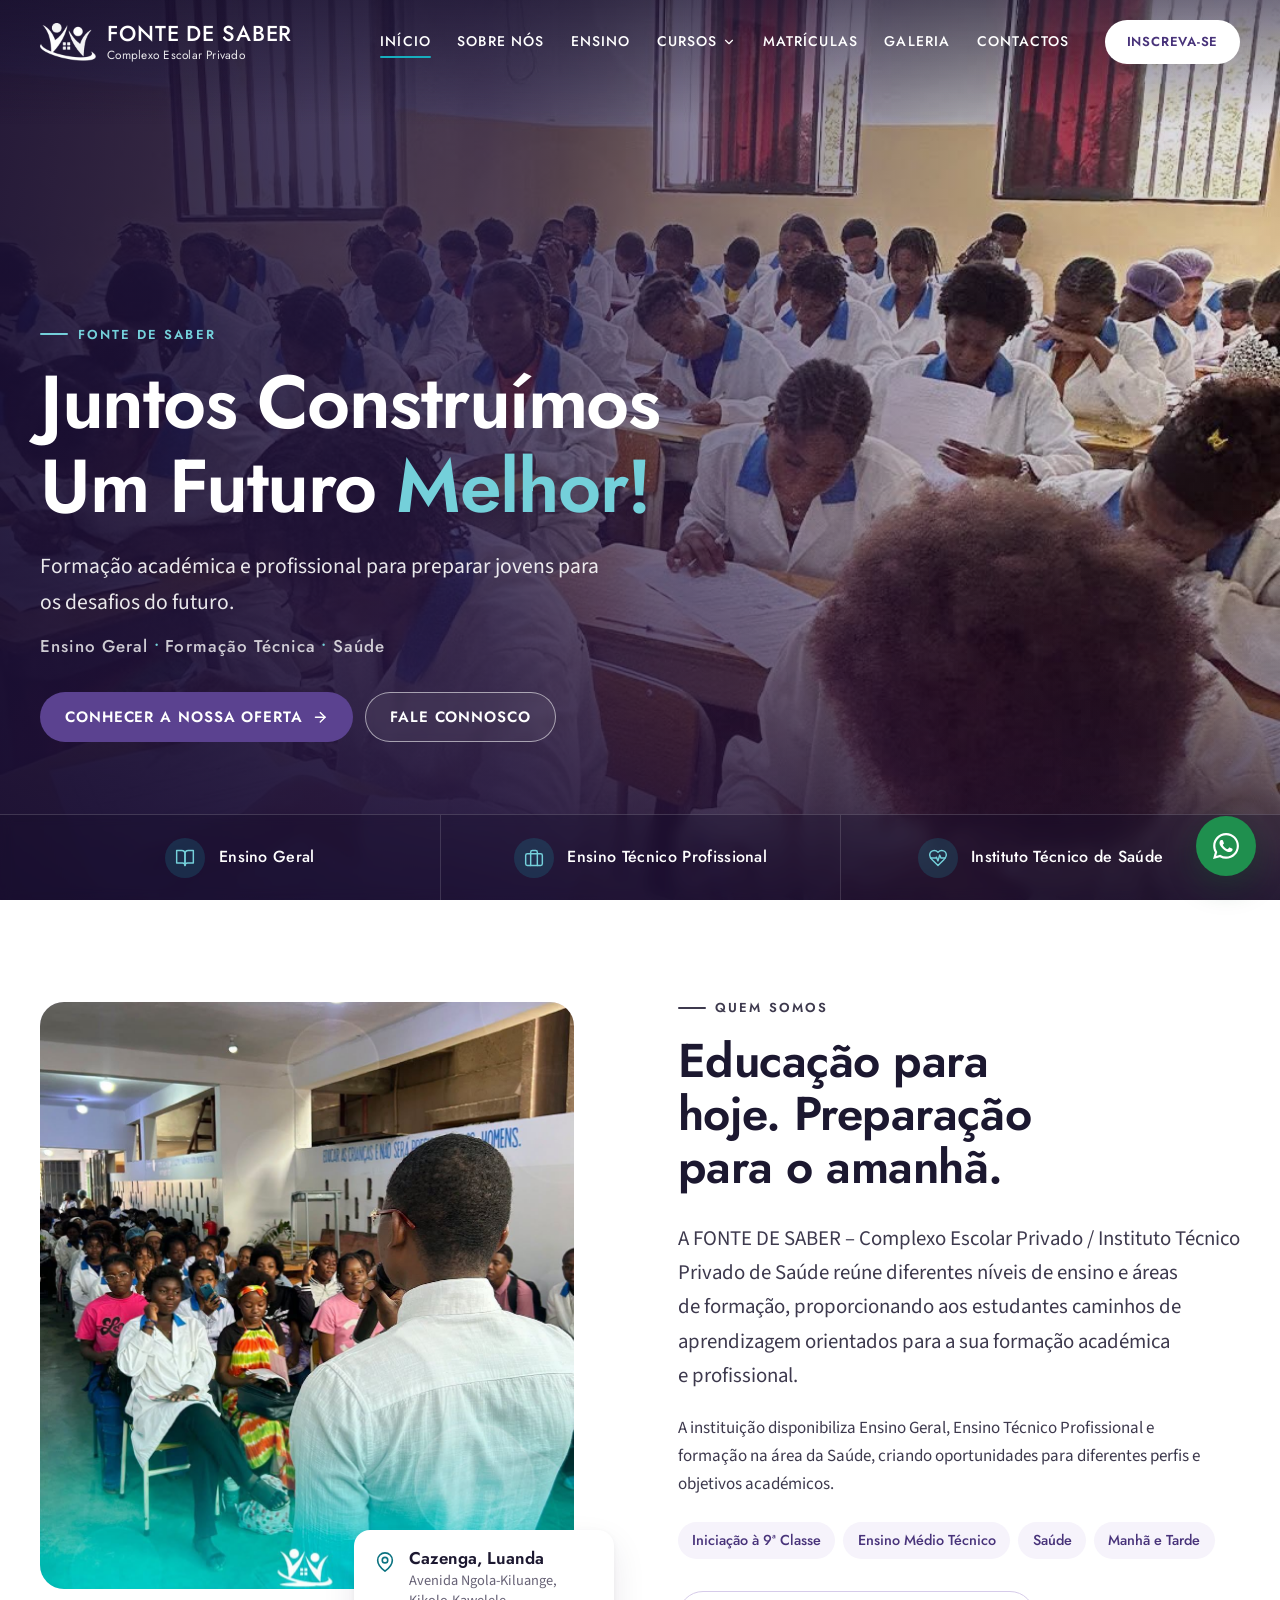
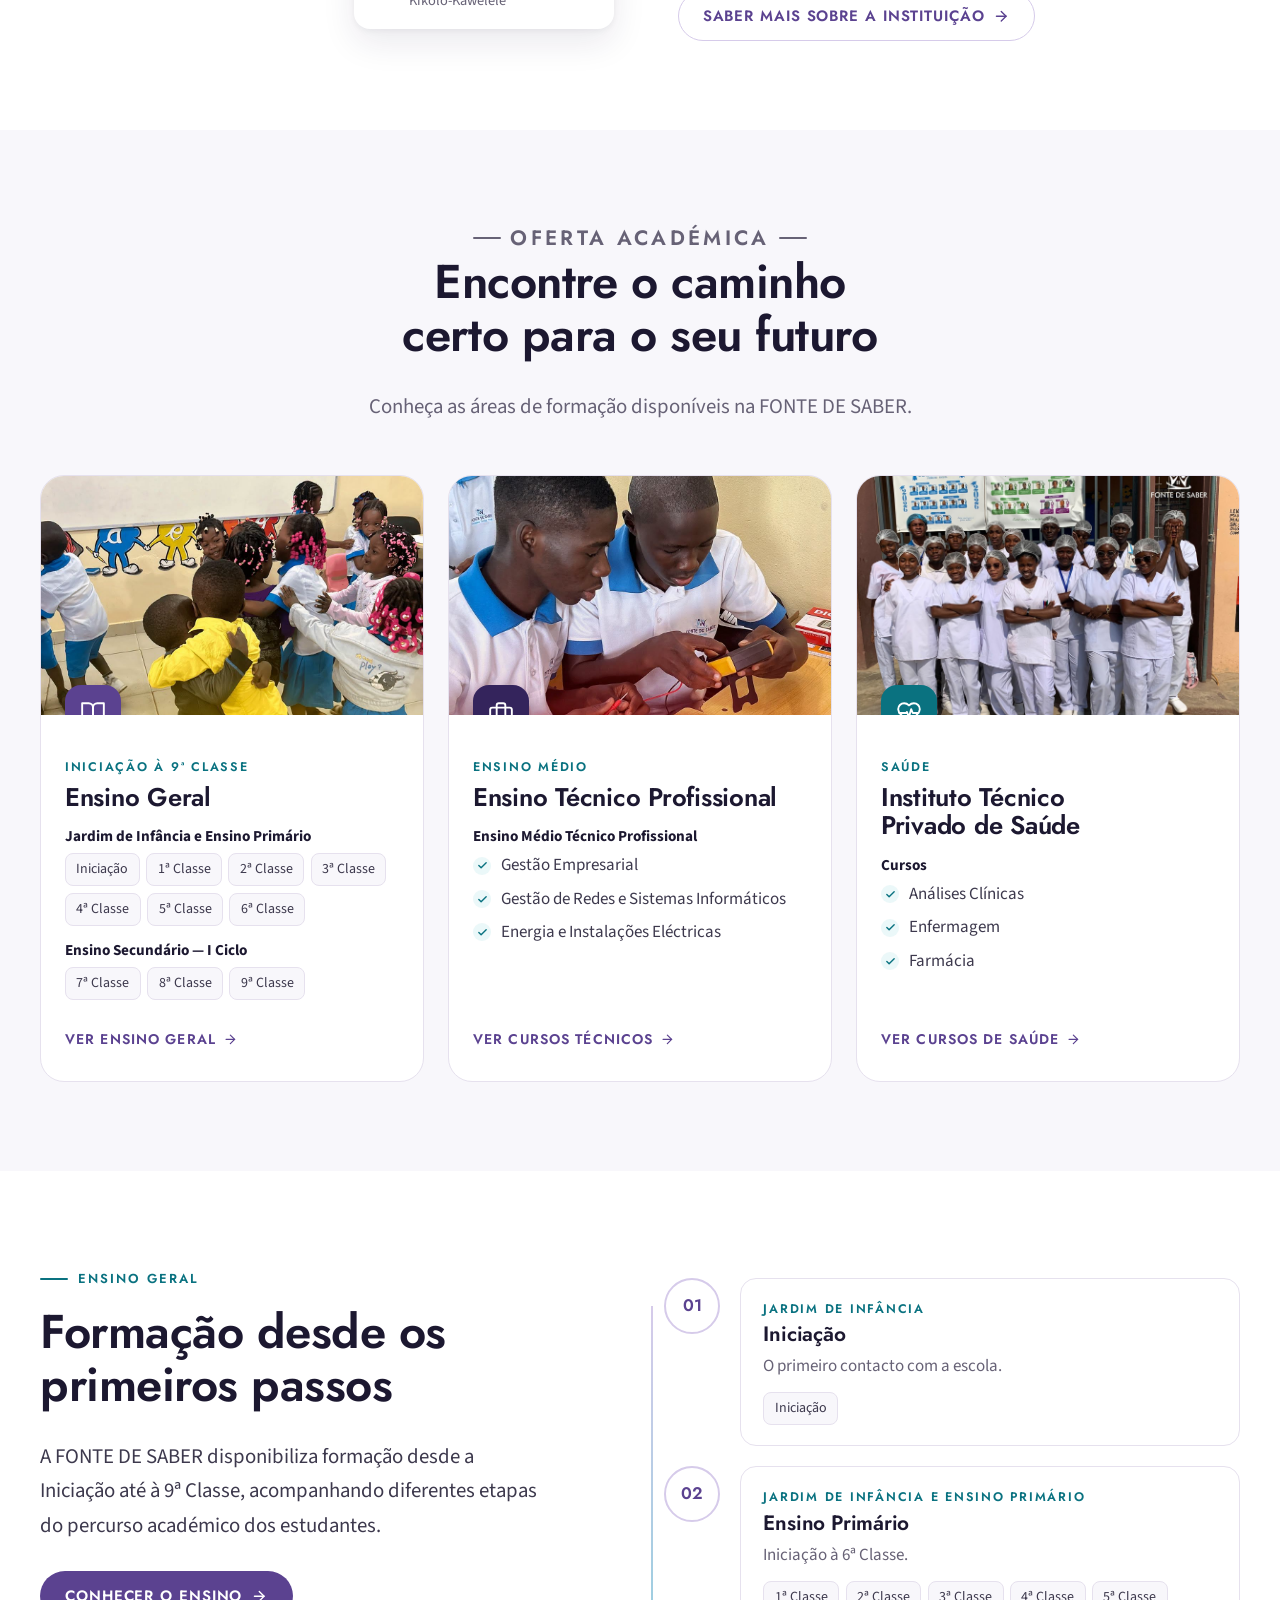
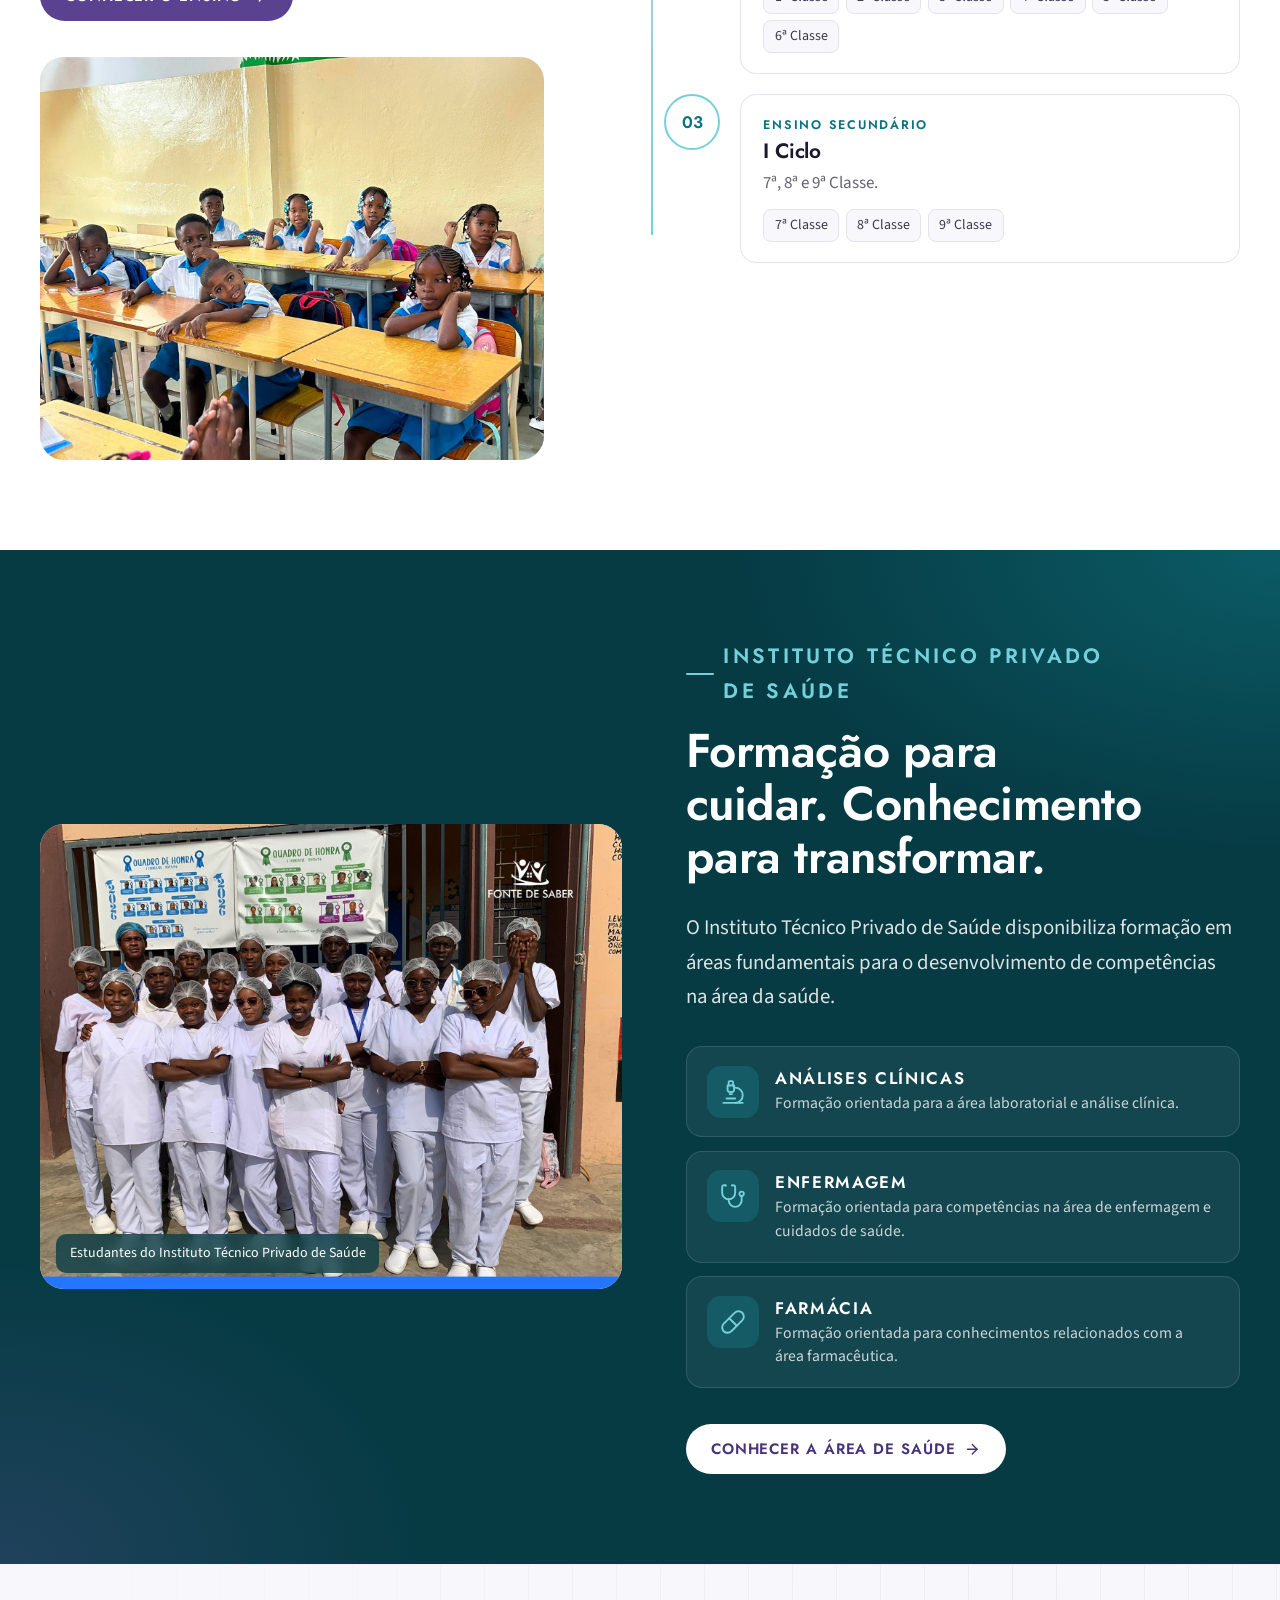
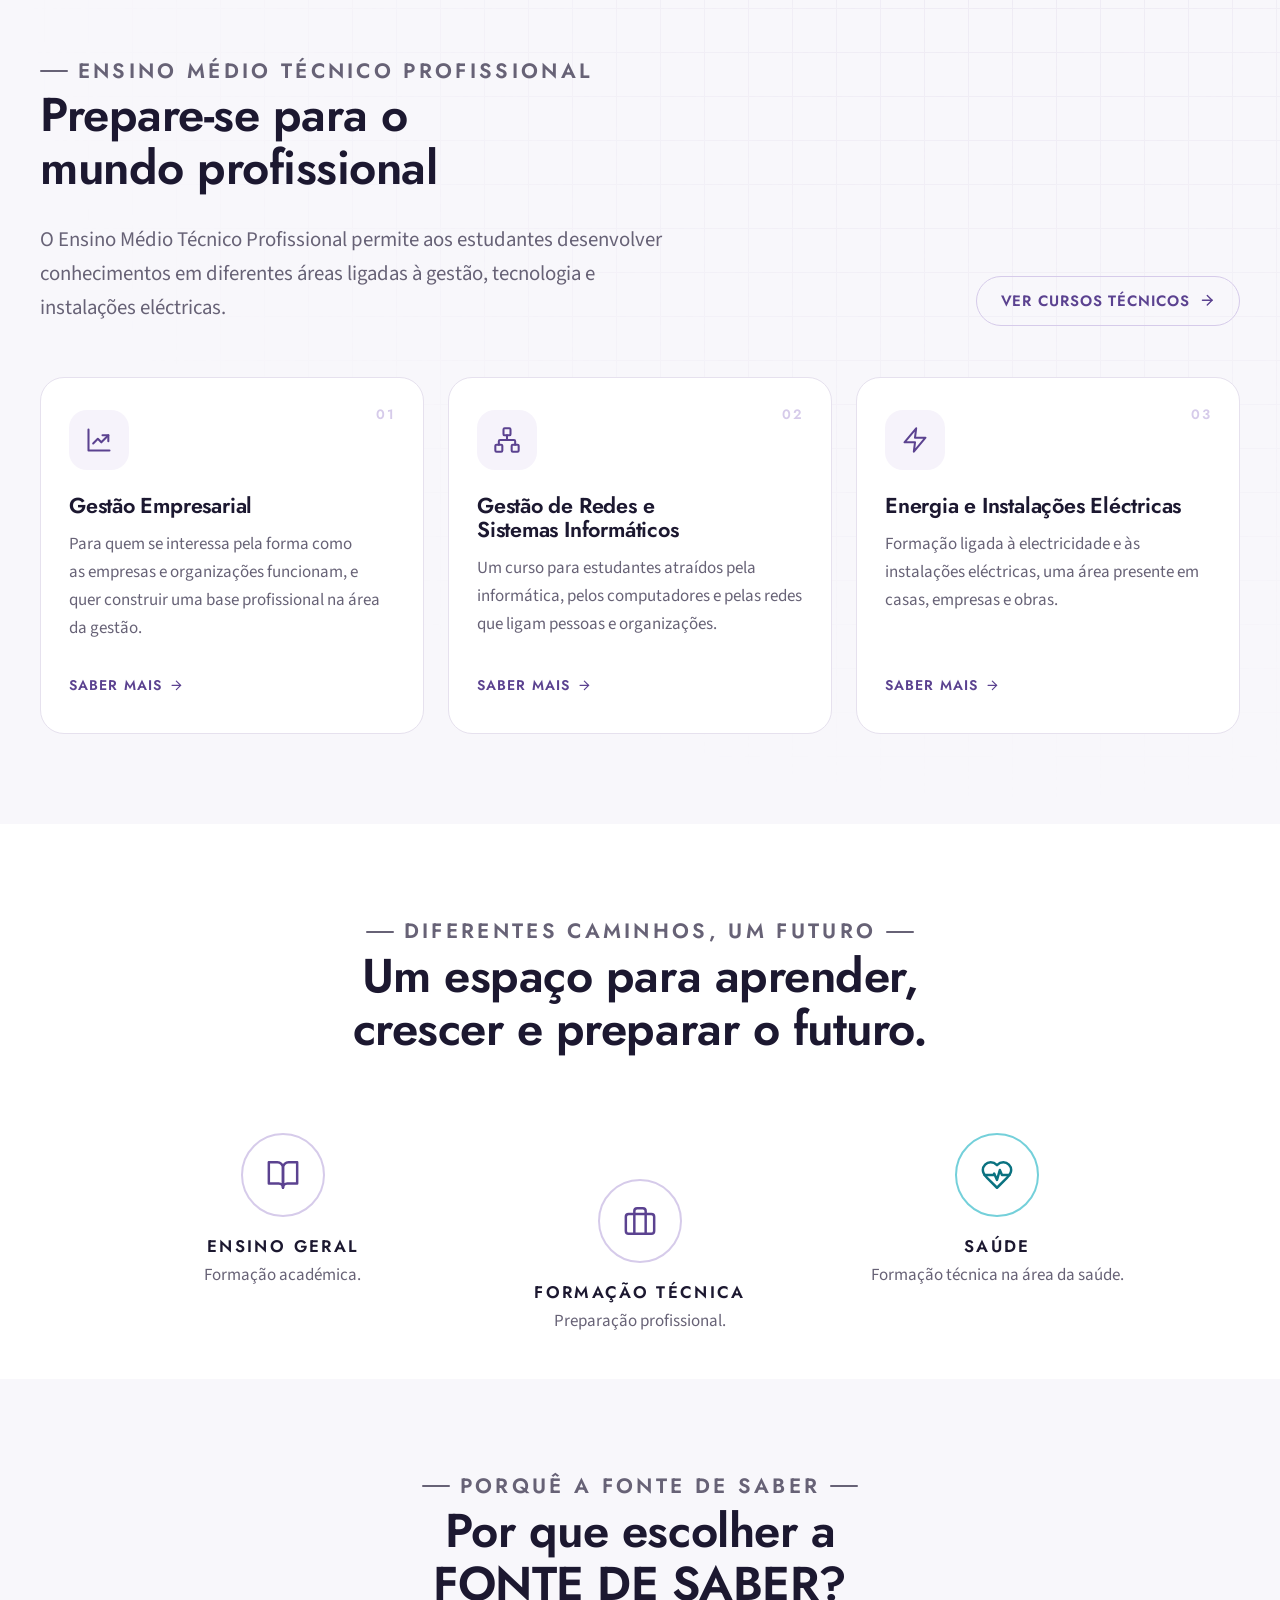
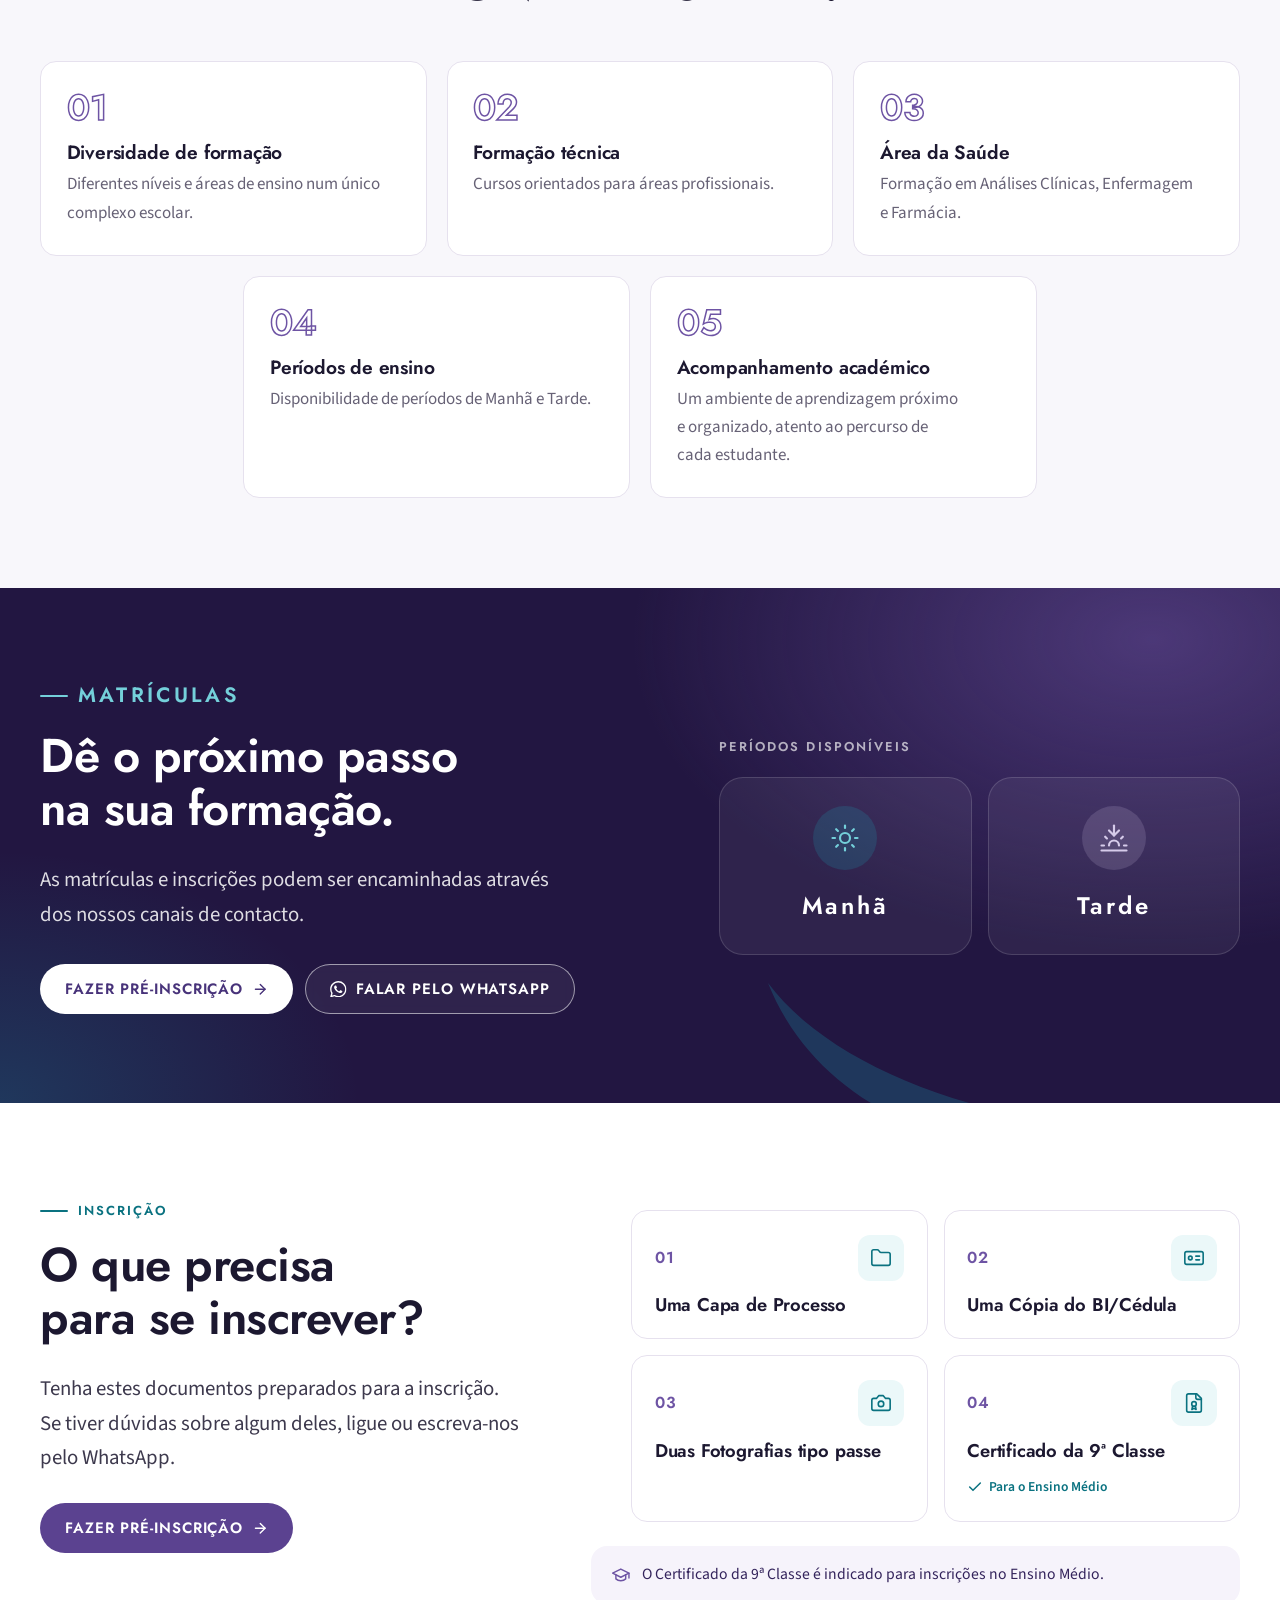
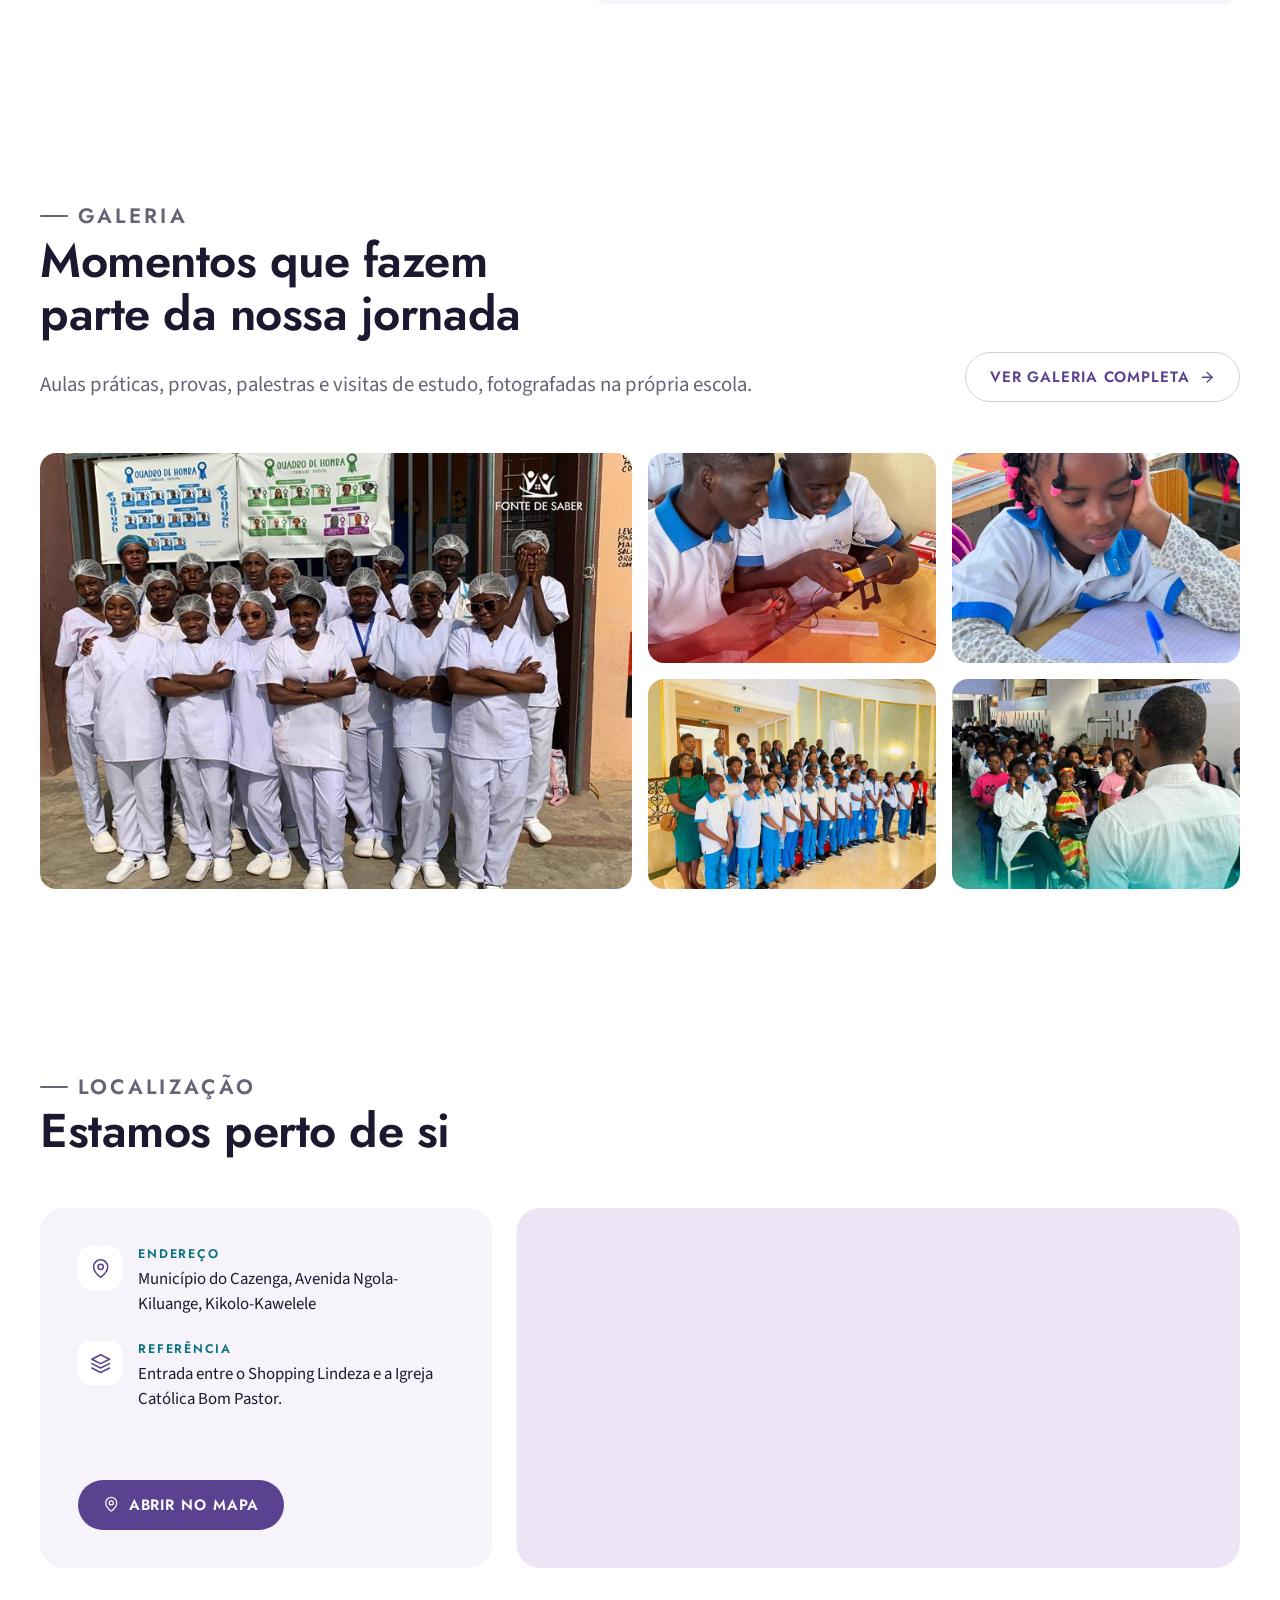
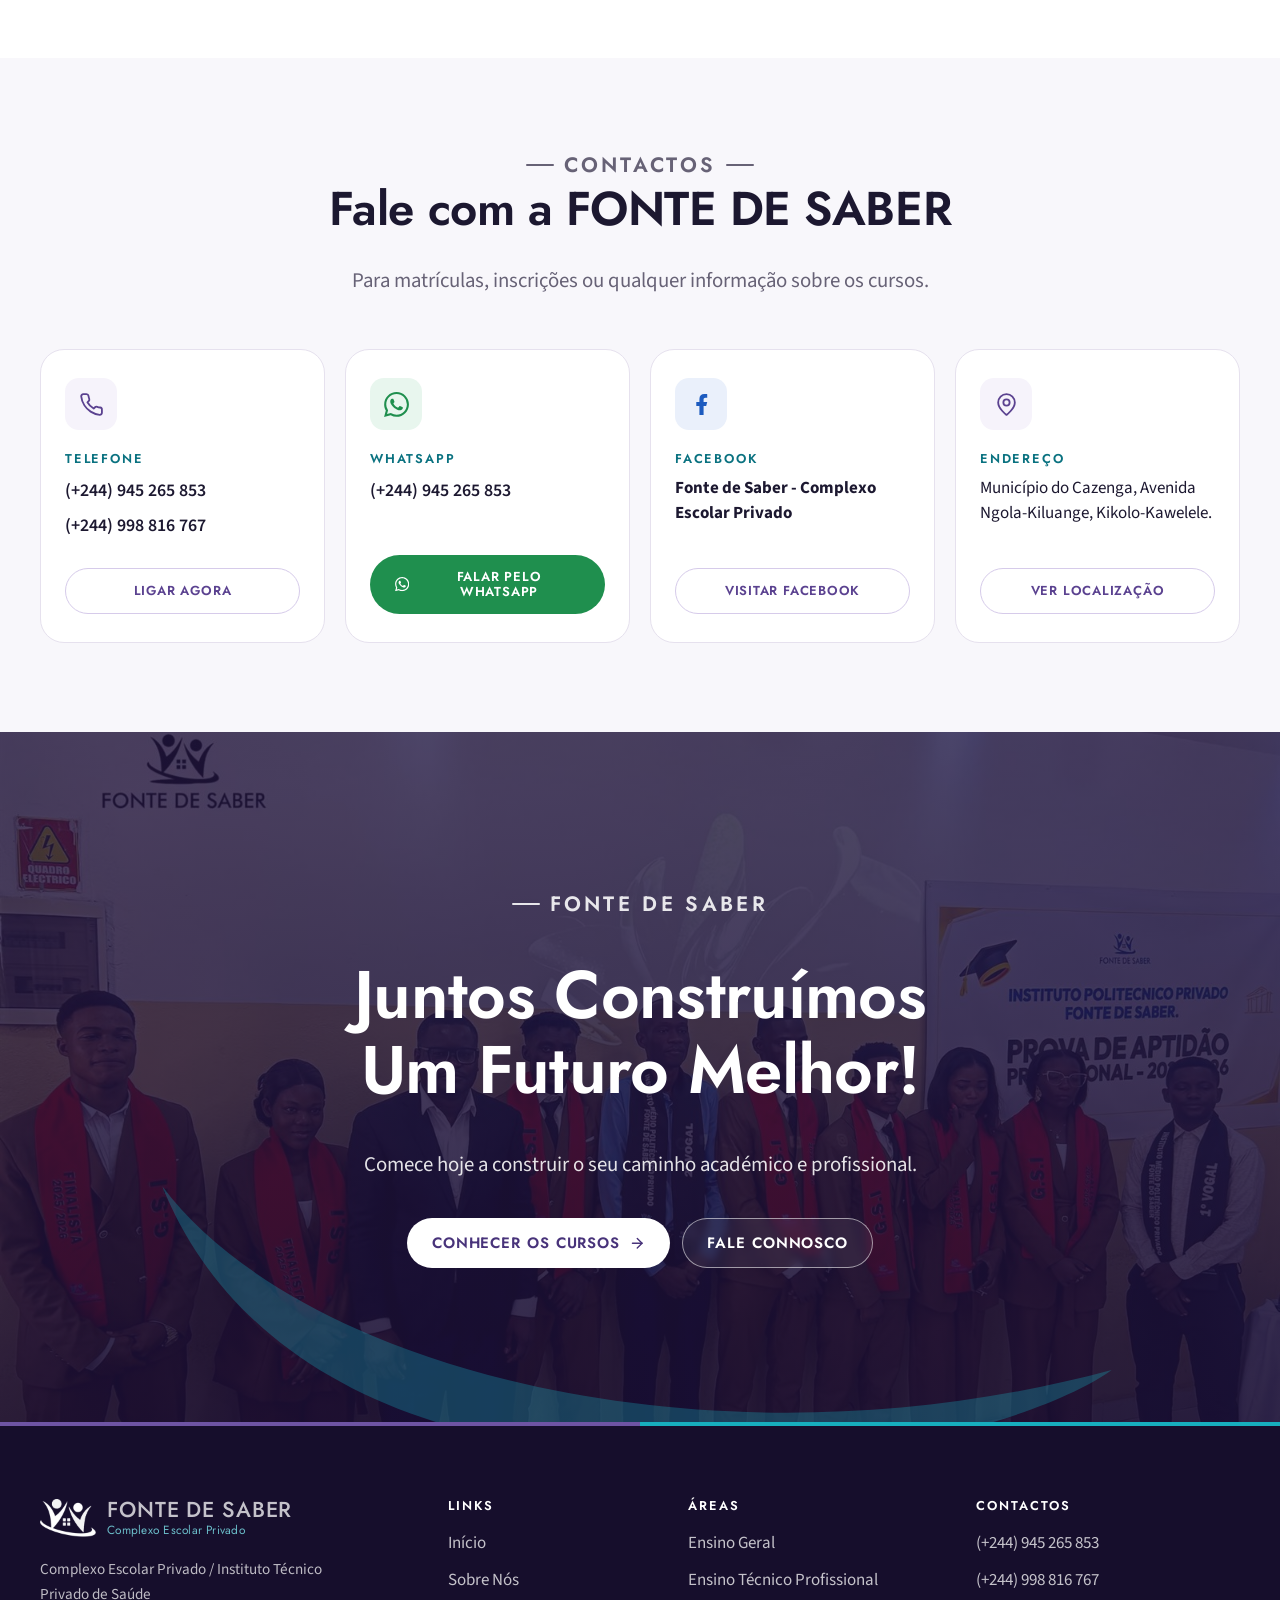
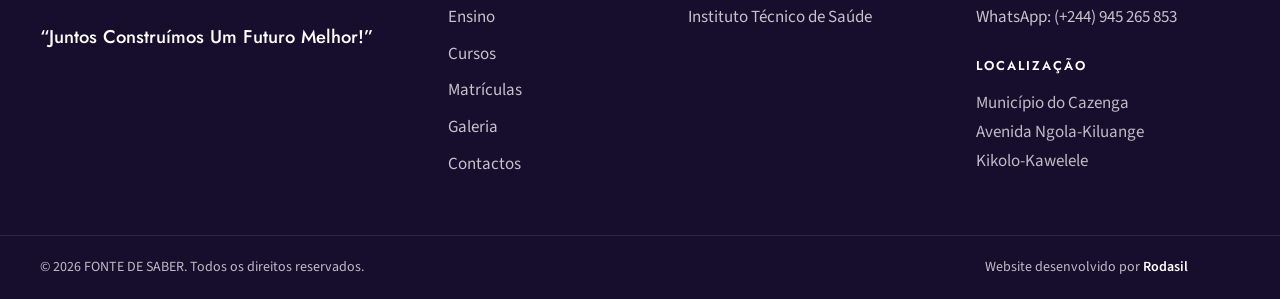
==== commit 8a1ed1a8: "Animações de entrada e transições entre páginas Co-Authored-By: Claude Opus 5.5 <noreply@anthropic.c" ====
--- a/index.html
+++ b/index.html
@@ -4,6 +4,7 @@
   <meta charset="utf-8">
   <meta name="viewport" content="width=device-width, initial-scale=1">
   <meta name="robots" content="noindex, nofollow">
+  <script>/* activa as animações antes do primeiro paint; is-nav = vindo de outra página do site */document.documentElement.className+=' js'+(document.referrer.indexOf(location.host)>-1?' is-nav':'');</script>
   <title>FONTE DE SABER | Complexo Escolar Privado e Instituto Técnico de Saúde</title>
   <meta name="description" content="FONTE DE SABER – Complexo Escolar Privado e Instituto Técnico Privado de Saúde no Cazenga, Luanda. Ensino Geral, Formação Técnica Profissional e cursos na área da Saúde.">
   <meta name="keywords" content="Fonte de Saber, Complexo Escolar Privado, Instituto Técnico Privado de Saúde, Escola no Cazenga, Escola em Kikolo, Ensino no Cazenga, Análises Clínicas, Enfermagem, Farmácia, Gestão Empresarial, Redes e Sistemas Informáticos, Energia e Instalações Eléctricas">
--- a/assets/css/style.css
+++ b/assets/css/style.css
@@ -60,6 +60,7 @@
   --shadow-lg: 0 24px 60px rgba(34, 22, 65, .18);
   --header-h: 68px;
   --ease: cubic-bezier(.2, .7, .2, 1);
+  --ease-out: cubic-bezier(.16, 1, .3, 1);
 }
 @media (min-width: 768px) { :root { --gutter: 32px; } }
 @media (min-width: 1120px) { :root { --header-h: 84px; } }
@@ -723,14 +724,90 @@
 @media (min-width: 768px) { .wa-float { right: 24px; bottom: 24px; width: 60px; height: 60px; } }
 
 /* 7. ANIMAÇÕES ------------------------------------------------------------- */
-.js .reveal { opacity: 0; transform: translateY(22px); transition: opacity .8s var(--ease), transform .8s var(--ease); transition-delay: var(--d, 0s); }
+/* Entradas ao fazer scroll: main.js marca cada .reveal com data-anim e acrescenta .is-visible quando entra no ecrã;
+   no fim da entrada retira .reveal para o elemento recuperar as suas transições de hover.
+   Variantes: up (padrão), left, right, zoom, clip (imagens). Atraso individual via --d. */
+.js .reveal { opacity: 0; transform: translateY(28px); transition: opacity .9s var(--ease), transform .9s var(--ease), clip-path 1.1s var(--ease-out); transition-delay: var(--d, 0s); }
+.js .reveal[data-anim="left"] { transform: translateX(-40px); }
+.js .reveal[data-anim="right"] { transform: translateX(40px); }
+.js .reveal[data-anim="zoom"] { transform: translateY(24px) scale(.96); }
+.js .reveal[data-anim="clip"] { opacity: 1; transform: none; clip-path: inset(12% 12% 12% 12% round var(--radius-lg)); }
+.js .reveal[data-anim="clip"] img { transform: scale(1.18); transition: transform 1.6s var(--ease-out); transition-delay: var(--d, 0s); }
 .js .reveal.is-visible { opacity: 1; transform: none; }
-.js .hero .reveal { transition-duration: 1s; }
-
+.js .reveal.is-visible[data-anim="clip"] { clip-path: inset(0 0 0 0 round var(--radius-lg)); }
+.js .reveal.is-visible[data-anim="clip"] img { transform: none; }
+.js .hero .reveal { transition-duration: 1.1s; }
+
+/* Linha do eyebrow cresce depois do texto aparecer */
+.js .reveal.eyebrow::before, .js .reveal .eyebrow::before, .js .reveal .eyebrow::after { transform: scaleX(0); transform-origin: left; transition: transform .8s var(--ease) calc(var(--d, 0s) + .35s); }
+.js .reveal .eyebrow::after { transform-origin: right; }
+.js .reveal.is-visible.eyebrow::before, .js .reveal.is-visible .eyebrow::before, .js .reveal.is-visible .eyebrow::after { transform: none; }
+
+/* Linhas que se desenham: timeline do Ensino Geral e arco dos Caminhos */
+.js .timeline::before { transform: scaleY(0); transform-origin: top; transition: transform 1.6s var(--ease-out) .2s; }
+.js .timeline.is-drawn::before { transform: none; }
+.js .paths__line { clip-path: inset(0 100% 0 0); transition: clip-path 1.8s var(--ease-out) .3s; }
+.js .paths__line.is-drawn { clip-path: inset(0 0 0 0); }
+
+/* Hero da página inicial e cabeçalho das páginas internas: entrada ao carregar */
+@keyframes kenBurns { from { transform: scale(1.14); } to { transform: scale(1); } }
+@keyframes riseIn { from { opacity: 0; transform: translateY(26px); } to { opacity: 1; transform: none; } }
+@keyframes dropIn { from { opacity: 0; transform: translateY(-100%); } to { opacity: 1; transform: none; } }
+@keyframes popIn { 0% { opacity: 0; transform: scale(.4); } 70% { transform: scale(1.08); } 100% { opacity: 1; transform: none; } }
+.js .hero__bg, .js .page-hero__bg { animation: kenBurns 2.6s var(--ease-out) backwards; }
+.js .hero__badges li { animation: riseIn .9s var(--ease) backwards; animation-delay: calc(.55s + var(--i, 0) * .12s); }
+.js .hero__badges li:nth-child(2) { --i: 1; }
+.js .hero__badges li:nth-child(3) { --i: 2; }
+.js .page-hero .container > * { animation: riseIn .9s var(--ease) backwards; }
+.js .page-hero .container > :nth-child(2) { animation-delay: .1s; }
+.js .page-hero .container > :nth-child(3) { animation-delay: .2s; }
+.js .page-hero .container > :nth-child(4) { animation-delay: .3s; }
+.js .page-hero .container > :nth-child(5) { animation-delay: .4s; }
+/* o cabeçalho só desce na primeira página visitada; entre páginas fica fixo */
+.js:not(.is-nav) .site-header { animation: dropIn .7s var(--ease) backwards; }
+.js:not(.is-nav) .wa-float { animation: popIn .6s var(--ease) 1.2s backwards; }
+
+/* Galeria: as fotografias reaparecem com zoom suave ao mudar de filtro */
+@keyframes galleryIn { from { opacity: 0; transform: scale(.94) translateY(12px); } to { opacity: 1; transform: none; } }
+.js .gallery__item { animation: galleryIn .6s var(--ease) backwards; }
+
+/* Formulário: transição entre o formulário e a mensagem de sucesso */
+.form-success:not([hidden]) > * { animation: riseIn .6s var(--ease) backwards; }
+.form-success:not([hidden]) > :nth-child(2) { animation-delay: .12s; }
+.form-success:not([hidden]) > :nth-child(3) { animation-delay: .2s; }
+.form-success:not([hidden]) > :nth-child(n+4) { animation-delay: .28s; }
+.form-success:not([hidden]) > .form-success__icon { animation: popIn .6s var(--ease) backwards; }
+
+/* Barra de progresso de leitura (criada pelo main.js) */
+.scroll-progress { position: fixed; left: 0; top: 0; z-index: 120; width: 100%; height: 3px; background: linear-gradient(90deg, var(--purple-600), var(--teal-500)); transform: scaleX(0); transform-origin: left; pointer-events: none; }
+
+/* Transição entre páginas: View Transitions nativas (Chrome/Edge/Safari recentes);
+   nos outros navegadores o main.js faz um fade simples. */
+@view-transition { navigation: auto; }
+.site-header { view-transition-name: site-header; }
+.wa-float { view-transition-name: wa-float; }
+::view-transition-old(root) { animation: vtOut .28s var(--ease) both; }
+::view-transition-new(root) { animation: vtIn .5s var(--ease) both; }
+@keyframes vtOut { to { opacity: 0; transform: translateY(-12px); } }
+@keyframes vtIn { from { opacity: 0; transform: translateY(18px); } }
+body.is-leaving main, body.is-leaving .site-footer { opacity: 0; transform: translateY(-10px); transition: opacity .25s var(--ease), transform .25s var(--ease); }
+
+/* Movimento reduzido (definição do sistema): sem deslocações, zoom nem parallax; ficam só fades suaves */
+@keyframes fadeOnly { from { opacity: 0; } }
 @media (prefers-reduced-motion: reduce) {
   html { scroll-behavior: auto; }
-  *, *::before, *::after { animation-duration: .01ms !important; animation-iteration-count: 1 !important; transition-duration: .01ms !important; }
-  .js .reveal { opacity: 1; transform: none; }
+  .js .reveal, .js .reveal[data-anim] { transform: none; clip-path: none; transition: opacity .7s ease; transition-delay: var(--d, 0s); }
+  .js .reveal[data-anim="clip"] { opacity: 0; }
+  .js .reveal.is-visible { opacity: 1; }
+  .js .reveal[data-anim="clip"] img, .js .media img { transform: none; transition: none; }
+  .js .reveal .eyebrow::before, .js .reveal.eyebrow::before, .js .reveal .eyebrow::after, .js .timeline::before { transform: none; transition: none; }
+  .js .paths__line { clip-path: none; transition: none; }
+  .js .hero__bg, .js .page-hero__bg { animation: none; }
+  .js .hero__badges li, .js .page-hero .container > *, .js .gallery__item, .form-success:not([hidden]) > *, .form-success:not([hidden]) > .form-success__icon,
+  .js:not(.is-nav) .site-header, .js:not(.is-nav) .wa-float { animation-name: fadeOnly; }
+  .wa-float::before, .wa-float::after { animation: none; }
+  ::view-transition-old(root) { animation: fadeOnly .2s ease reverse both; }
+  ::view-transition-new(root) { animation: fadeOnly .3s ease both; }
 }
 
 /* Espaço para o botão flutuante do WhatsApp no fim da página */
